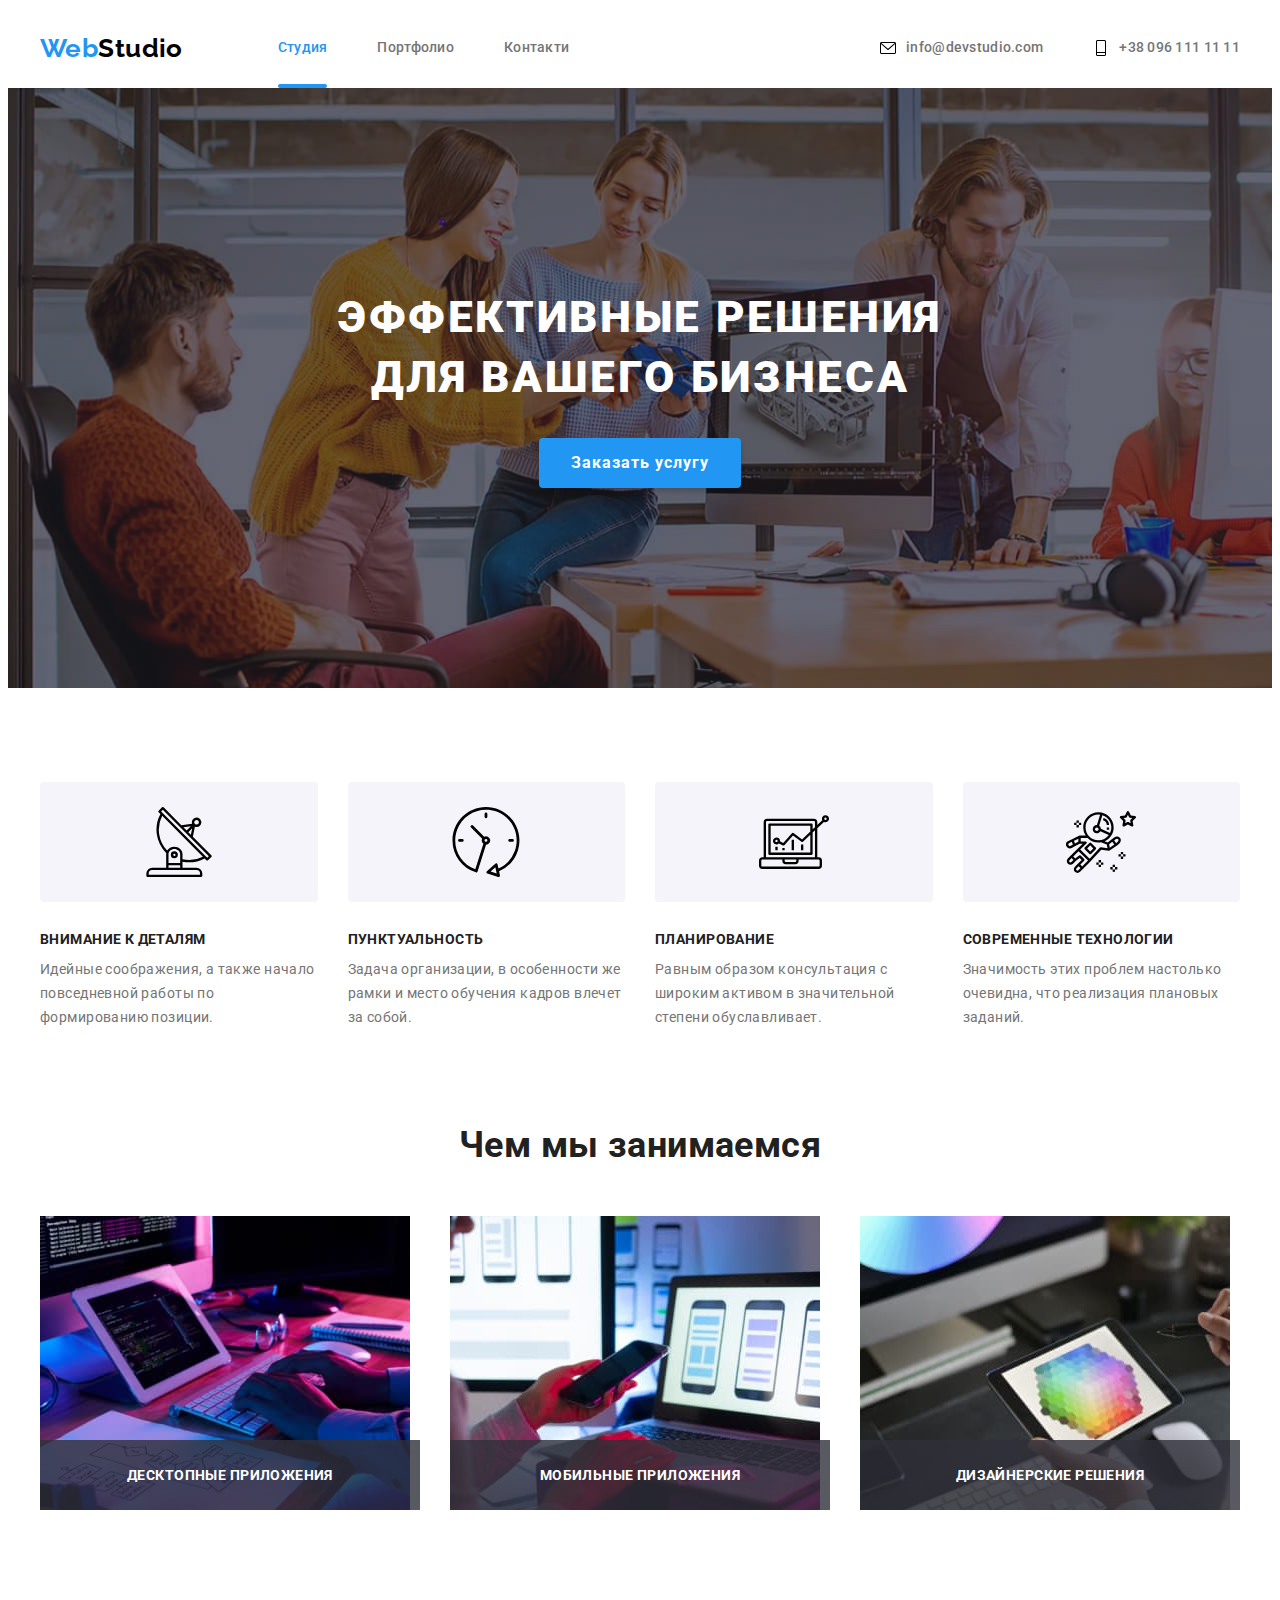
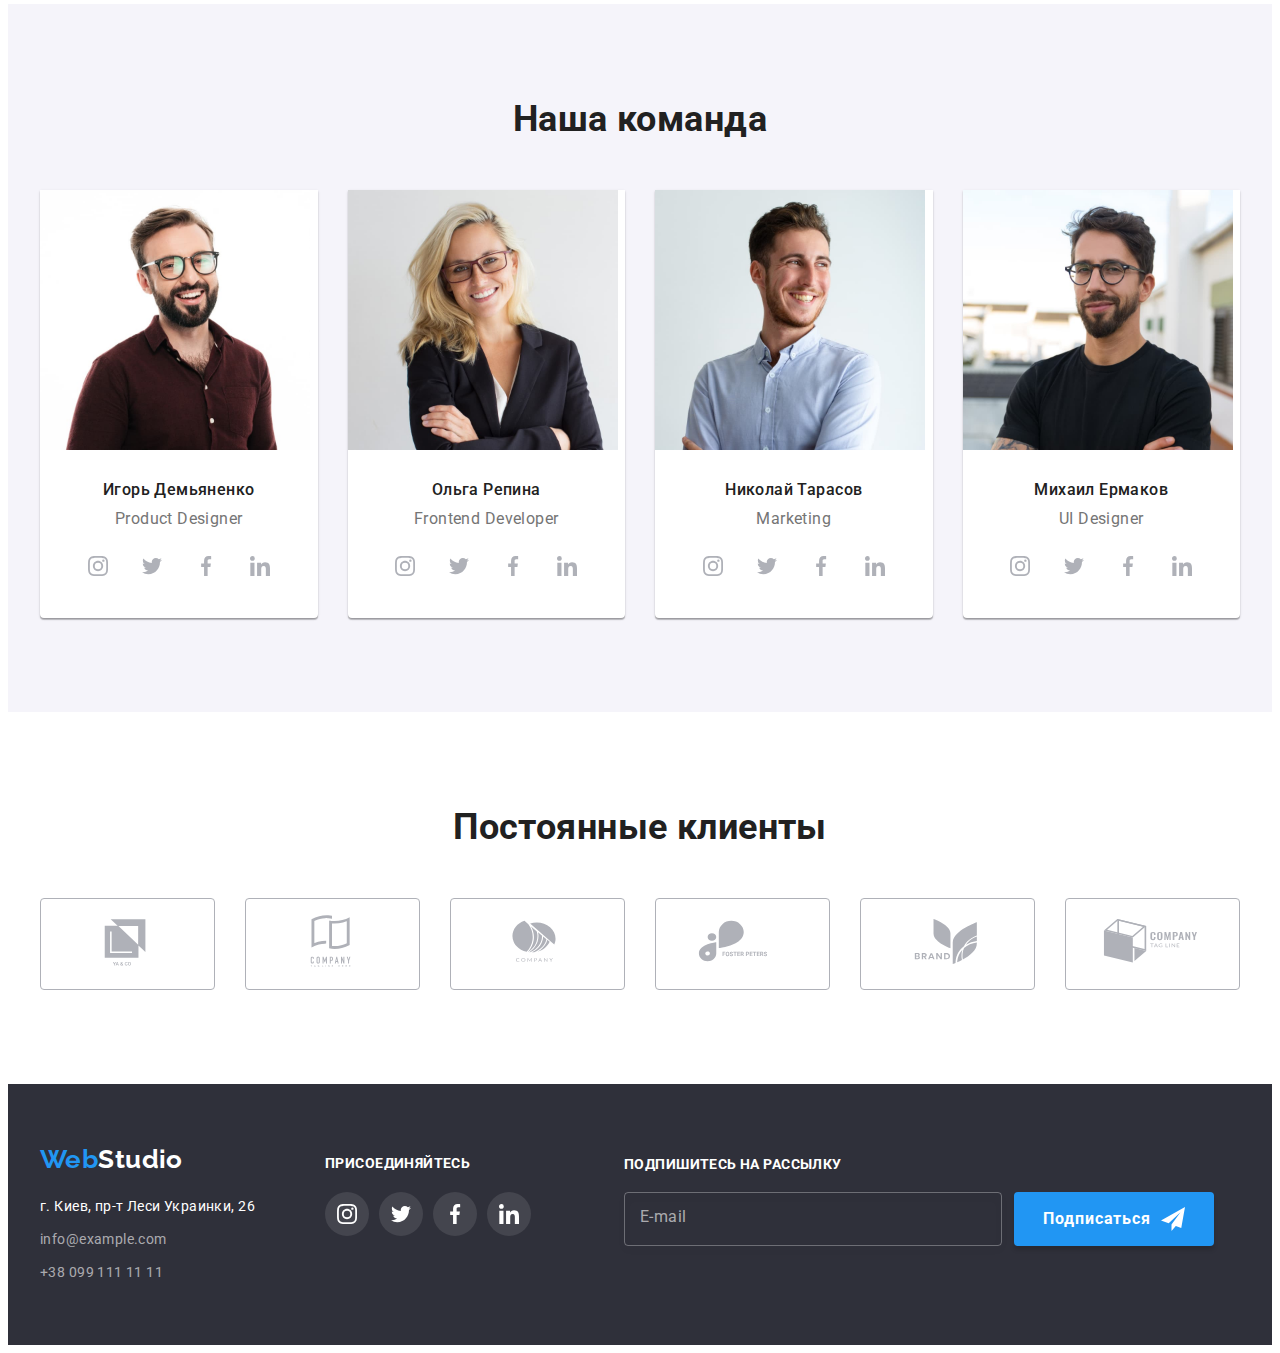
==== index.html @ a78d9d76 "Initial commit" ====
<!DOCTYPE html>
<html lang="ru">
  <head>
    <meta charset="UTF-8" />
    <meta http-equiv="X-UA-Compatible" content="IE=edge" />
    <meta name="viewport" content="width=device-width, initial-scale=1.0" />
    <link rel="preconnect" href="https://fonts.googleapis.com" />
    <link rel="preconnect" href="https://fonts.gstatic.com" crossorigin />
    <link
      href="https://fonts.googleapis.com/css2?family=Raleway:wght@700&family=Roboto:wght@400;500;700;900&display=swap"
      rel="stylesheet"
    />
    <link
      rel="stylesheet"
      href="https://cdnjs.cloudflare.com/ajax/libs/modern-normalize/1.1.0/modern-normalize.min.css"
      integrity="sha512-wpPYUAdjBVSE4KJnH1VR1HeZfpl1ub8YT/NKx4PuQ5NmX2tKuGu6U/JRp5y+Y8XG2tV+wKQpNHVUX03MfMFn9Q=="
      crossorigin="anonymous"
      referrerpolicy="no-referrer"
    />
    <!-- <link rel="stylesheet" href="./css/style.css" /> -->
    <link rel="stylesheet" href="./css/main.min.css" />
    <title>WebStudio</title>
  </head>
  <body>
    <header class="header">
      <div class="container">
        <nav class="menu">
          <a href="./index.html" class="logo"><span class="logo__color">Web</span>Studio</a>
          <ul class="nav__list">
            <li class="nav__item">
              <a href="/" class="nav__link nav__link-current">Студия</a>
            </li>
            <li class="nav__item">
              <a href="./portfolio.html" class="nav__link">Портфолио</a>
            </li>
            <li class="nav__item">
              <a href="/" class="nav__link">Контакти</a>
            </li>
          </ul>
        </nav>
        <ul class="contacts__list">
          <li class="contacts__item">
            <a href="mailto:info@devstudio.com" class="contacts__link">
              <svg class="contacts__icon" width="16" height="16">
                <use href="./images/icons.svg#mail"></use>
              </svg>
              info@devstudio.com
            </a>
          </li>
          <li class="contacts__item">
            <a href="tel:+380961111111" class="contacts__link">
              <svg class="contacts__icon" width="16" height="16">
                <use href="./images/icons.svg#phone"></use>
              </svg>
              +38 096 111 11 11
            </a>
          </li>
        </ul>
      </div>
    </header>
    <main>
      <section class="section solutions">
        <div class="container">
          <h1 class="solutions__title">Эффективные решения для вашего бизнеса</h1>
          <button type="button" class="btn solutions__btn" data-modal-open>Заказать услугу</button>
        </div>
      </section>
      <section class="section peculiarities">
        <div class="container">
          <h2 class="peculiarities__title peculiarities__title-visually-hidden">
            особености и преимущества
          </h2>
          <ul class="peculiarities__list">
            <li class="peculiarities__item">
              <div class="peculiarities__box">
                <svg class="peculiarities__icon">
                  <use href="./images/icons.svg#antenna"></use>
                </svg>
              </div>
              <h3 class="peculiarities__subtitle">Внимание к деталям</h3>
              <p class="peculiarities__text">
                Идейные соображения, а также начало повседневной работы по формированию позиции.
              </p>
            </li>
            <li class="peculiarities__item">
              <div class="peculiarities__box">
                <svg class="peculiarities__icon">
                  <use href="./images/icons.svg#clock"></use>
                </svg>
              </div>
              <h3 class="peculiarities__subtitle">Пунктуальность</h3>
              <p class="peculiarities__text">
                Задача организации, в особенности же рамки и место обучения кадров влечет за собой.
              </p>
            </li>
            <li class="peculiarities__item">
              <div class="peculiarities__box">
                <svg class="peculiarities__icon">
                  <use href="./images/icons.svg#diagram"></use>
                </svg>
              </div>
              <h3 class="peculiarities__subtitle">Планирование</h3>
              <p class="peculiarities__text">
                Равным образом консультация с широким активом в значительной степени обуславливает.
              </p>
            </li>
            <li class="peculiarities__item">
              <div class="peculiarities__box">
                <svg class="peculiarities__icon">
                  <use href="./images/icons.svg#astronaut"></use>
                </svg>
              </div>
              <h3 class="peculiarities__subtitle">Современные технологии</h3>
              <p class="peculiarities__text">
                Значимость этих проблем настолько очевидна, что реализация плановых заданий.
              </p>
            </li>
          </ul>
        </div>
      </section>
      <section class="section works">
        <div class="container">
          <h2 class="works__title">Чем мы занимаемся</h2>
          <ul class="works__list">
            <li class="works__item">
              <div class="works__thumb">
                <img src="./images/work1.jpg" class="works__img" alt="work_1" width="370" />
                <h3 class="works__descr">Десктопные приложения</h3>
              </div>
            </li>
            <li class="works__item">
              <div class="works__thumb">
                <img src="./images/work2.jpg" class="works__img" alt="work_2" width="370" />
                <h3 class="works__descr">Мобильные приложения</h3>
              </div>
            </li>
            <li class="works__item">
              <div class="works__thumb">
                <img src="./images/work3.jpg" class="works__img" alt="work_3" width="370" />
                <h3 class="works__descr">Дизайнерские решения</h3>
              </div>
            </li>
          </ul>
        </div>
      </section>
      <section class="section team">
        <div class="container">
          <h2 class="team__title">Наша команда</h2>
          <ul class="team__list">
            <li class="team__item">
              <img
                src="./images/team_member_1.jpg"
                alt="photo_of_member_1"
                width="270"
                class="team__photo"
              />
              <div class="team__footer">
                <h3 class="team__name">Игорь Демьяненко</h3>
                <p class="team__profession">Product Designer</p>
                <div class="team-social">
                  <ul class="social__list">
                    <li class="social__item">
                      <a
                        href="#"
                        class="social__link"
                        target="_blank"
                        rel="noopener nofollow noreferrer"
                      >
                        <svg class="social__icon" width="20" height="20">
                          <use href="./images/icons.svg#instagram"></use>
                        </svg>
                      </a>
                    </li>
                    <li class="social__item">
                      <a
                        href="#"
                        class="social__link"
                        target="_blank"
                        rel="noopener nofollow noreferrer"
                      >
                        <svg class="social__icon" width="20" height="20">
                          <use href="./images/icons.svg#twitter"></use>
                        </svg>
                      </a>
                    </li>
                    <li class="social__item">
                      <a
                        href="#"
                        class="social__link"
                        target="_blank"
                        rel="noopener nofollow noreferrer"
                      >
                        <svg class="social__icon" width="20" height="20">
                          <use href="./images/icons.svg#facebook"></use>
                        </svg>
                      </a>
                    </li>
                    <li class="social__item">
                      <a
                        href="#"
                        class="social__link"
                        target="_blank"
                        rel="noopener nofollow noreferrer"
                      >
                        <svg class="social__icon" width="20" height="20">
                          <use href="./images/icons.svg#linkedin"></use>
                        </svg>
                      </a>
                    </li>
                  </ul>
                </div>
              </div>
            </li>
            <li class="team__item">
              <img
                src="./images/team_member_2.jpg"
                alt="photo_of_member_2"
                width="270"
                class="team__photo"
              />
              <div class="team__footer">
                <h3 class="team__name">Ольга Репина</h3>
                <p class="team__profession">Frontend Developer</p>
                <div class="team-social">
                  <ul class="social__list">
                    <li class="social__item">
                      <a
                        href="#"
                        class="social__link"
                        target="_blank"
                        rel="noopener nofollow noreferrer"
                      >
                        <svg class="social__icon" width="20" height="20">
                          <use href="./images/icons.svg#instagram"></use>
                        </svg>
                      </a>
                    </li>
                    <li class="social__item">
                      <a
                        href="#"
                        class="social__link"
                        target="_blank"
                        rel="noopener nofollow noreferrer"
                      >
                        <svg class="social__icon" width="20" height="20">
                          <use href="./images/icons.svg#twitter"></use>
                        </svg>
                      </a>
                    </li>
                    <li class="social__item">
                      <a
                        href="#"
                        class="social__link"
                        target="_blank"
                        rel="noopener nofollow noreferrer"
                      >
                        <svg class="social__icon" width="20" height="20">
                          <use href="./images/icons.svg#facebook"></use>
                        </svg>
                      </a>
                    </li>
                    <li class="social__item">
                      <a
                        href="#"
                        class="social__link"
                        target="_blank"
                        rel="noopener nofollow noreferrer"
                      >
                        <svg class="social__icon" width="20" height="20">
                          <use href="./images/icons.svg#linkedin"></use>
                        </svg>
                      </a>
                    </li>
                  </ul>
                </div>
              </div>
            </li>
            <li class="team__item">
              <img
                src="./images/team_member_3.jpg"
                alt="photo_of_member_3"
                width="270"
                class="team__photo"
              />
              <div class="team__footer">
                <h3 class="team__name">Николай Тарасов</h3>
                <p class="team__profession">Marketing</p>
                <div class="team-social">
                  <ul class="social__list">
                    <li class="social__item">
                      <a
                        href="#"
                        class="social__link"
                        target="_blank"
                        rel="noopener nofollow noreferrer"
                      >
                        <svg class="social__icon" width="20" height="20">
                          <use href="./images/icons.svg#instagram"></use>
                        </svg>
                      </a>
                    </li>
                    <li class="social__item">
                      <a
                        href="#"
                        class="social__link"
                        target="_blank"
                        rel="noopener nofollow noreferrer"
                      >
                        <svg class="social__icon" width="20" height="20">
                          <use href="./images/icons.svg#twitter"></use>
                        </svg>
                      </a>
                    </li>
                    <li class="social__item">
                      <a
                        href="#"
                        class="social__link"
                        target="_blank"
                        rel="noopener nofollow noreferrer"
                      >
                        <svg class="social__icon" width="20" height="20">
                          <use href="./images/icons.svg#facebook"></use>
                        </svg>
                      </a>
                    </li>
                    <li class="social__item">
                      <a
                        href="#"
                        class="social__link"
                        target="_blank"
                        rel="noopener nofollow noreferrer"
                      >
                        <svg class="social__icon" width="20" height="20">
                          <use href="./images/icons.svg#linkedin"></use>
                        </svg>
                      </a>
                    </li>
                  </ul>
                </div>
              </div>
            </li>
            <li class="team__item">
              <img
                src="./images/team_member_4.jpg"
                alt="photo_of_member_4"
                width="270"
                class="team__photo"
              />
              <div class="team__footer">
                <h3 class="team__name">Михаил Ермаков</h3>
                <p class="team__profession">UI Designer</p>
                <div class="team__social">
                  <ul class="social__list">
                    <li class="social__item">
                      <a
                        href="#"
                        class="social__link"
                        target="_blank"
                        rel="noopener nofollow noreferrer"
                      >
                        <svg class="social__icon" width="20" height="20">
                          <use href="./images/icons.svg#instagram"></use>
                        </svg>
                      </a>
                    </li>
                    <li class="social__item">
                      <a
                        href="#"
                        class="social__link"
                        target="_blank"
                        rel="noopener nofollow noreferrer"
                      >
                        <svg class="social__icon" width="20" height="20">
                          <use href="./images/icons.svg#twitter"></use>
                        </svg>
                      </a>
                    </li>
                    <li class="social__item">
                      <a
                        href="#"
                        class="social__link"
                        target="_blank"
                        rel="noopener nofollow noreferrer"
                      >
                        <svg class="social__icon" width="20" height="20">
                          <use href="./images/icons.svg#facebook"></use>
                        </svg>
                      </a>
                    </li>
                    <li class="social__item">
                      <a
                        href="#"
                        class="social__link"
                        target="_blank"
                        rel="noopener nofollow noreferrer"
                      >
                        <svg class="social__icon" width="20" height="20">
                          <use href="./images/icons.svg#linkedin"></use>
                        </svg>
                      </a>
                    </li>
                  </ul>
                </div>
              </div>
            </li>
          </ul>
        </div>
      </section>
      <section class="section customers">
        <div class="container">
          <h2 class="customers__title">Постоянные клиенты</h2>
          <ul class="customers__list">
            <li class="customers__item">
              <a
                href="#"
                class="customers__link"
                target="_blank"
                rel="noopener nofollow noreferrer"
              >
                <svg class="customers__icon">
                  <use href="./images/icons.svg#customer-1"></use>
                </svg>
              </a>
            </li>
            <li class="customers__item">
              <a
                href="#"
                class="customers__link"
                target="_blank"
                rel="noopener nofollow noreferrer"
              >
                <svg class="customers__icon">
                  <use href="./images/icons.svg#customer-2"></use>
                </svg>
              </a>
            </li>
            <li class="customers__item">
              <a
                href="#"
                class="customers__link"
                target="_blank"
                rel="noopener nofollow noreferrer"
              >
                <svg class="customers__icon">
                  <use href="./images/icons.svg#customer-3"></use>
                </svg>
              </a>
            </li>
            <li class="customers__item">
              <a
                href="#"
                class="customers__link"
                target="_blank"
                rel="noopener nofollow noreferrer"
              >
                <svg class="customers__icon">
                  <use href="./images/icons.svg#customer-4"></use>
                </svg>
              </a>
            </li>
            <li class="customers__item">
              <a href="" class="customers__link" target="_blank" rel="noopener nofollow noreferrer">
                <svg class="customers__icon">
                  <use href="./images/icons.svg#customer-5"></use>
                </svg>
              </a>
            </li>
            <li class="customers__item">
              <a
                href="#"
                class="customers__link"
                target="_blank"
                rel="noopener nofollow noreferrer"
              >
                <svg class="customers__icon">
                  <use href="./images/icons.svg#customer-6"></use>
                </svg>
              </a>
            </li>
          </ul>
        </div>
      </section>
    </main>
    <footer class="footer">
      <div class="container">
        <div class="footer-address">
          <a href="./index.html" class="logo"><span class="logo__color">Web</span>Studio</a>
          <address>
            <ul class="footer-contacts__list">
              <li class="footer-contacts__item">
                <a
                  href="https://goo.gl/maps/piqngm7oDQpEDh6u6"
                  target="_blank"
                  rel="noopener nofollow noreferrer"
                  class="footer-contacts__link footer-contacts__link-address"
                >
                  г. Киев, пр-т Леси Украинки, 26</a
                >
              </li>
              <li class="footer-contacts__item">
                <a href="mailto:info@example.com" class="footer-contacts__link footer-mail link"
                  >info@example.com</a
                >
              </li>
              <li class="footer-contacts__item">
                <a href="tel:+380991111111" class="footer-contacts__link footer-phone link"
                  >+38 099 111 11 11</a
                >
              </li>
            </ul>
          </address>
        </div>
        <div class="footer-social">
          <h3 class="footer-social__title">Присоединяйтесь</h3>
          <ul class="footer-social__list">
            <li class="footer-social__item">
              <a
                href="#"
                class="footer-social__link"
                target="_blank"
                rel="noopener nofollow noreferrer"
              >
                <svg class="footer-social__icon" width="20" height="20">
                  <use href="./images/icons.svg#instagram"></use>
                </svg>
              </a>
            </li>
            <li class="footer-social__item">
              <a
                href="#"
                class="footer-social__link"
                target="_blank"
                rel="noopener nofollow noreferrer"
              >
                <svg class="footer-social__icon" width="20" height="20">
                  <use href="./images/icons.svg#twitter"></use>
                </svg>
              </a>
            </li>
            <li class="footer-social__item">
              <a
                href="#"
                class="footer-social__link"
                target="_blank"
                rel="noopener nofollow noreferrer"
              >
                <svg class="footer-social__icon" width="20" height="20">
                  <use href="./images/icons.svg#facebook"></use>
                </svg>
              </a>
            </li>
            <li class="footer-social__item">
              <a
                href="#"
                class="footer-social__link"
                target="_blank"
                rel="noopener nofollow noreferrer"
              >
                <svg class="footer-social__icon" width="20" height="20">
                  <use href="./images/icons.svg#linkedin"></use>
                </svg>
              </a>
            </li>
          </ul>
        </div>
        <div class="footer-subscribe">
          <h3 class="footer-subscribe__title">Подпишитесь на рассылку</h3>
          <form class="subscribe-form">
            <div class="subscribe-box">
              <input
                type="email"
                class="subscribe__input"
                placeholder=" "
                name="email"
                id="email"
                autocomplete="off"
              />
              <label for="email" class="subscribe__label">E-mail</label>
              <button class="subscribe__button" type="submit">
                <span class="subscribe__text">Подписаться</span>
                <svg class="subscribe__icon" width="24" height="24">
                  <use href="./images/icons.svg#telegram"></use>
                </svg>
              </button>
            </div>
          </form>
        </div>
      </div>
    </footer>
    <div class="backdrop is-hidden" data-modal>
      <div class="modal" data-modal>
        <svg class="modal__btn-close" width="30" height="30" data-modal-close>
          <use href="./images/icons.svg#close-small"></use>
        </svg>
        <form class="modal-form">
          <p class="form__title">Оставьте свои данные, мы вам перезвоним</p>
          <ul class="modal-form__list">
            <li class="modal-form__item">
              <label class="modal-form__label">
                <span class="modal-label__text">Имя</span>
                <span class="modal-form__item-box">
                  <input type="text" name="name" class="modal-form__input" />
                  <svg class="modal-form__icon" width="18" height="18">
                    <use href="./images/icons.svg#person"></use>
                  </svg>
                </span>
              </label>
            </li>
            <li class="modal-form__item">
              <label class="modal-form__label">
                <span class="modal-label__text">Телефон</span>
                <span class="modal-form__item-box">
                  <input type="tel" name="tel" class="modal-form__input" />
                  <svg class="modal-form__icon" width="18" height="18">
                    <use href="./images/icons.svg#phone-black"></use>
                  </svg>
                </span>
              </label>
            </li>
            <li class="modal-form__item">
              <label class="modal-form__label">
                <span class="modal-label__text">Почта</span>
                <span class="modal-form__item-box">
                  <input type="email" name="email" class="modal-form__input" />
                  <svg class="modal-form__icon" width="18" height="18">
                    <use href="./images/icons.svg#mail-black"></use>
                  </svg>
                </span>
              </label>
            </li>
            <li class="modal-form__item">
              <label class="modal-form__label">
                <span class="modal-label__text">Комментарий</span>
                <textarea
                  class="modal-form__textarea"
                  name="coment"
                  placeholder="Введите текст"
                  rows="10"
                  style="resize: none"
                ></textarea>
              </label>
            </li>
            <li>
              <label class="label-checkbox">
                <input
                  class="label-checkbox__item label-checkbox__item-visually-hidden"
                  type="checkbox"
                />
                <span class="label-checkbox__icon"></span>
                <span>Соглашаюсь с рассылкой и принимаю</span>
                <a href="#" class="label-checkbox__link" target="_blank">Условия договора</a>
              </label>
            </li>
          </ul>
          <button type="submit" class="modal-form__btn-submit">Отправить</button>
        </form>
      </div>
    </div>
    <script src="./js/modal.js"></script>
  </body>
</html>
---- css/style.css ----
:root {
  --primary-text-color: #212121;
  --secondary-text-color: #757575;
  --background-main-color: #fff;
  --accent-color: #2196f3;
  --white-color: #fff;
}

body {
  font-family: 'Roboto', sans-serif;
  font-size: 14px;
  line-height: 1.14;
  letter-spacing: 0.03em;
  color: var(--primary-text-color);
  background-color: var(--background-main-color);
}
.container {
  width: 1200px;
  padding: 0 15px;
  margin: 0 auto;
}
h1,
h2,
h3,
p,
ul {
  margin: 0;
  padding: 0;
}
img {
  display: block;
}
.link {
  text-decoration: none;
}
.list {
  list-style: none;
}
.btn {
  font-family: 'Roboto', sans-serif;
  font-weight: 700;
  font-size: 16px;
  line-height: 1.88;
  letter-spacing: 0.06em;

  color: var(--white-color);
  background-color: var(--accent-color);

  cursor: pointer;

  box-shadow: 0px 4px 4px rgba(0, 0, 0, 0.15);
  border-radius: 4px;
  border: none;
}
/**************** Header ***************/
.header > .container {
  display: flex;
}

.logo {
  font-family: 'Raleway', sans-serif;
  font-weight: 700;
  font-size: 26px;
  line-height: 1.19;
  color: #000000;
}

.logo span {
  color: var(--accent-color);
}

.menu,
.nav-menu,
.contacts {
  display: flex;
  align-items: center;
}

.contacts {
  margin-left: auto;
}

.nav-menu-item,
.contacts-item {
  list-style: none;
}

.nav-menu-item:not(:first-child),
.contacts-item:not(:first-child) {
  margin-left: 50px;
}

.nav-menu {
  margin-left: 95px;
}

.nav-menu-link {
  font-weight: 500;
  letter-spacing: 0.02em;
  color: inherit;

  display: inline-block;
  padding: 32px 0;
}

.nav-menu .link:hover,
.nav-menu .link:focus,
.contacts .link:hover,
.contacts .link:focus {
  color: var(--accent-color);
  transition: 250ms cubic-bezier(0.4, 0, 0.2, 1);
}
.nav-menu-link.current {
  position: relative;
}
.nav-menu-link.current::after {
  content: '';
  display: block;
  width: 100%;
  height: 4px;
  position: absolute;
  left: 0;
  bottom: 0;
  border-radius: 2px;
  background-color: var(--accent-color);
}

.contacts-link {
  font-weight: 500;
  letter-spacing: 0.02em;
  color: var(--secondary-text-color);

  display: inline-flex;
  padding: 32px 0;
}

.icon-contacts {
  width: 16px;
  height: 16px;
  margin-right: 10px;
}
.contacts .link:hover .icon-contacts,
.contacts .link:focus .icon-contacts {
  fill: var(--accent-color);
  transition: 250ms cubic-bezier(0.4, 0, 0.2, 1);
}

.nav-menu .current {
  color: var(--accent-color);
}
/*********************** Main-Studio ********************** */
.section {
  padding-top: 94px;
  padding-bottom: 94px;
}
/* **** Effective-solutions **** */
.effective-solutions {
  background: linear-gradient(to bottom, rgba(47, 48, 58, 0.4), rgba(47, 48, 58, 0.4)),
    url(../images/effective-solutions.jpg);
  background-repeat: no-repeat;
  background-size: cover;
  max-width: 1600px;

  text-align: center;

  margin: 0 auto;
  padding-top: 200px;
  padding-bottom: 200px;
}

.effective-solutions-title {
  font-weight: 900;
  font-size: 44px;
  line-height: 1.36;

  letter-spacing: 0.06em;
  text-transform: uppercase;

  color: var(--white-color);

  width: 693px;

  margin-bottom: 30px;
  margin-left: auto;
  margin-right: auto;
}

.effective-solutions-btn {
  padding: 10px 32px;
}

/********** our-peculiarities *********/

.visually-hidden {
  position: absolute;
  width: 1px;
  height: 1px;
  margin: -1px;
  border: 0;
  padding: 0;

  white-space: nowrap;
  clip-path: inset(100%);
  clip: rect(0 0 0 0);
  overflow: hidden;
}

.our-peculiarities-item {
  display: flex;
}

.peculiariti {
  list-style: none;
  width: calc((100% - 90px) / 4);
}
.peculiariti:not(:first-child) {
  margin-left: 30px;
}

.peculiariti-box {
  display: flex;
  height: 120px;
  justify-content: center;
  align-items: center;

  background-color: #f5f4fa;

  border-radius: 4px;

  margin-bottom: 30px;
}

.icon-peculiariti {
  width: 70px;
  height: 70px;
}

.peculiariti-title {
  font-size: 14px;
  text-transform: uppercase;

  margin-bottom: 10px;
}

.peculiariti-text {
  line-height: 1.71;
  color: var(--secondary-text-color);
}

/* ******** our-works ******** */
.our-works {
  padding-top: 0;
}

.section-title {
  font-size: 36px;
  line-height: 1.17;
  text-align: center;

  margin-bottom: 50px;
}

.our-works-example {
  list-style: none;
  display: flex;
}

.our-works-example-item {
  width: calc((100% - 60px) / 3);
  margin-right: 30px;
}

.our-works-example-item:nth-child(3n) {
  margin-right: 0;
}
.our-works-thumb {
  position: relative;
}

.our-works-descr {
  font-size: 14px;
  line-height: calc(16 / 14);
  text-align: center;
  text-transform: uppercase;
  padding-top: 27px;
  padding-bottom: 27px;
  color: var(--white-color);
  background-color: rgba(47, 48, 58, 0.8);
  position: absolute;
  width: 100%;
  left: 0;
  bottom: 0;
}

/* ********* our-team ******** */
.team-memders {
  display: flex;
}

.our-team {
  background-color: #f5f4fa;
}

.team-memders-item {
  text-align: center;

  background-color: var(--background-main-color);

  width: calc((100% - 90px) / 4);

  box-shadow: 0px 1px 3px rgba(0, 0, 0, 0.12), 0px 1px 1px rgba(0, 0, 0, 0.14),
    0px 2px 1px rgba(0, 0, 0, 0.2);
  border-radius: 0px 0px 4px 4px;
}

.team-memders-item:not(:first-child) {
  margin-left: 30px;
}

.team-members-item-footer {
  padding: 30px 0;
}

.team-member-name {
  font-weight: 500;
  font-size: 16px;
  line-height: 1.19;

  margin-bottom: 10px;
}

.team-member-profession {
  font-size: 16px;
  line-height: 1.19;
  color: var(--secondary-text-color);

  margin-bottom: 16px;
}

.team-member-social-list {
  display: flex;
  justify-content: center;

  list-style: none;
}

.social-network {
  width: 44px;
  height: 44px;

  border-radius: 50%;
}

.social-network:not(:first-child) {
  margin-left: 10px;
}
.social-network-link {
  display: inline-flex;
  padding: 12px;
  border-radius: inherit;
}

.icon-social-network {
  width: 20px;
  height: 20px;
  fill: #afb1b8;
}

.social-network:hover,
.social-network:focus {
  background-color: var(--accent-color);
  transition: 250ms cubic-bezier(0.4, 0, 0.2, 1);
}
.social-network:hover .icon-social-network,
.social-network:focus .icon-social-network {
  fill: var(--white-color);
  transition: 250ms cubic-bezier(0.4, 0, 0.2, 1);
}

/*************** regular-customers *******************/
.our-customers {
  display: flex;
  list-style: none;
}
.customer {
  border: 1px solid #afb1b8;
  border-radius: 4px;

  width: calc((100% - 150px) / 6);
  height: 92px;
}
.customer > .link {
  display: block;
  padding: 13px 32px;
}

.customer:hover,
.customer:focus {
  border-color: var(--accent-color);
}
.icon-customer {
  width: 106px;
  height: 60px;
  fill: #afb1b8;
}
.customer:hover .icon-customer,
.icon-customer:focus .icon-customer {
  fill: var(--accent-color);
}

.customer:not(:first-child) {
  margin-left: 30px;
}
/* *****************The end Main-studio ************ */

/* ***************** Main portfolio ******************** */
.portfolio-header {
  border-bottom: 1px solid #ececec;
}

.filter-buttons {
  list-style: none;
  display: flex;
  justify-content: center;

  margin-bottom: 50px;
}

.filter-buttons-item:not(:first-child) {
  margin-left: 8px;
}

.filter-button {
  font-family: 'Roboto', sans-serif;
  font-weight: 500;
  font-size: 16px;
  line-height: 1.6;

  background: #f5f4fa;
  border-radius: 4px;
  border: none;

  cursor: pointer;

  padding: 6px 22px;
}

.filter-button:hover,
.filter-buttons:focus {
  color: var(--white-color);
  background-color: var(--accent-color);

  box-shadow: 0px 3px 1px rgba(0, 0, 0, 0.1), 0px 1px 2px rgba(0, 0, 0, 0.08),
    0px 2px 2px rgba(0, 0, 0, 0.12);
  transition: 250ms cubic-bezier(0.4, 0, 0.2, 1);
}

.filter-button.active {
  color: var(--white-color);
  background-color: var(--accent-color);

  box-shadow: 0px 3px 1px rgba(0, 0, 0, 0.1), 0px 1px 2px rgba(0, 0, 0, 0.08),
    0px 2px 2px rgba(0, 0, 0, 0.12);
}

.portfolio-examples {
  list-style: none;

  display: flex;
  flex-wrap: wrap;
}

.portfolio-examples-item:not(:nth-child(3n + 1)) {
  margin-left: 30px;
}
.portfolio-examples-item:not(:nth-last-child(-n + 3)) {
  margin-bottom: 30px;
}

.portfolio-emamples-thumb {
  position: relative;
  overflow: hidden;
  pointer-events: none;
}

.portfolio-examples-descr {
  position: absolute;
  left: 0;
  bottom: 0;
  background: rgba(33, 150, 243, 0.9);
  padding: 63px 24px;

  font-size: 18px;
  line-height: calc(28 / 18);
  color: var(--white-color);

  transform: translateY(100%);
  transition: transform 250ms cubic-bezier(0.4, 0, 0.2, 1);
}

.portfolio-examples-item:hover .portfolio-examples-descr,
.portfolio-examples-item:focus .portfolio-examples-descr {
  transform: translateY(0);
  transition: transform 250ms cubic-bezier(0.4, 0, 0.2, 1);
}

.portfolio-example-item-footer {
  padding: 20px 24px;
  border-left: 1px solid #eeeeee;
  border-right: 1px solid #eeeeee;
  border-bottom: 1px solid #eeeeee;
}

.portfolio-examples-title {
  font-size: 18px;
  line-height: 2;
  letter-spacing: 0.06em;

  color: var(--primary-text-color);

  margin-bottom: 4px;
}
.portfolio-examples-text {
  font-size: 16px;
  line-height: 1.88;

  color: var(--secondary-text-color);
}
.portfolio-examples-item:hover,
.portfolio-examples-item:focus {
  box-shadow: 0px 1px 1px rgba(0, 0, 0, 0.12), 0px 4px 4px rgba(0, 0, 0, 0.06),
    1px 4px 6px rgba(0, 0, 0, 0.16);
  transition: 250ms cubic-bezier(0.4, 0, 0.2, 1);
}

/* ***************** The end Main-portfolio ************ */

/* ********************** Footer ******************** */
.footer {
  color: var(--white-color);
  background-color: #2f303a;

  padding-top: 60px;
  padding-bottom: 60px;
}
.footer-content {
  display: flex;
}

.footer .logo,
.footer .link {
  color: inherit;
}

.footer .logo {
  display: inline-block;
  margin-bottom: 20px;
}

.footer-contacts-item {
  font-style: normal;
  font-weight: 400;
  font-size: 14px;
  line-height: 1.71;
  list-style: none;

  margin-bottom: 9px;
}
.footer-contacts-item:last-child {
  margin-bottom: 0;
}

.footer-contacts-item .footer-mail,
.footer-contacts-item .footer-phone {
  color: rgba(255, 255, 255, 0.6);
}

.footer-contacts-item .footer-mail:hover,
.footer-contacts-item .footer-mail:focus,
.footer-contacts-item .footer-phone:hover,
.footer-contacts-item .footer-phone:focus {
  color: var(--accent-color);
  transition: 250ms cubic-bezier(0.4, 0, 0.2, 1);
}

.footer-social {
  margin-left: 70px;
}

.footer-social-title {
  font-size: 14px;
  line-height: 1.14;
  letter-spacing: 0.03em;
  text-transform: uppercase;

  margin-bottom: 20px;

  padding-top: 12px;
}

.footer-social-list {
  display: flex;
  list-style: none;
}

.footer-social-network {
  width: 44px;
  height: 44px;

  border-radius: 50%;

  background-color: rgba(255, 255, 255, 0.1);
}

.footer-social-network:hover,
.footer-social-network:focus {
  background-color: var(--accent-color);
  transition: 250ms cubic-bezier(0.4, 0, 0.2, 1);
}

.footer-social-network:not(:first-child) {
  margin-left: 10px;
}

.footer-social-link {
  display: inline-flex;
  padding: 12px;
  border-radius: inherit;
}
.icon-footer-social-newtork {
  width: 20px;
  height: 20px;
  fill: var(--white-color);
}

.footer-subscribe-title {
  margin-bottom: 20px;
  font-size: 14px;
  line-height: calc(16 / 14);
  text-transform: uppercase;
}
.subscribe-box {
  display: flex;
  position: relative;
}

.subscribe-label {
  position: absolute;
  top: 15px;
  left: 16px;
  font-size: 16px;
  line-height: 1.25;

  color: rgba(255, 255, 255, 0.6);

  transition: transform 250ms cubic-bezier(0.4, 0, 0.2, 1);
}

.subscribe-form-input {
  border: 1px solid rgba(255, 255, 255, 0.3);
  filter: drop-shadow(0px 4px 4px rgba(0, 0, 0, 0.15));
  border-radius: 4px;

  background-color: transparent;
  width: 358px;
  height: 50px;
  padding-left: 16px;
  color: rgba(255, 255, 255, 0.6);
  outline: none;
}
.subscribe-form-input:focus + .subscribe-label,
.subscribe-form-input:not(:placeholder-shown) + .subscribe-label {
  transform: translate(-16px, -35px);
  transition: transform 250ms cubic-bezier(0.4, 0, 0.2, 1);
}
.subscribe-form-button {
  display: flex;
  justify-content: center;
  align-items: center;

  width: 200px;
  margin-left: 12px;
}
.subscribe-form-icon {
  margin-left: 10px;
  fill: currentColor;
}

/* ------------- Modal ----------- */
.backdrop {
  position: fixed;
  top: 0;
  left: 0;
  width: 100%;
  height: 100%;

  background-color: rgba(0, 0, 0, 0.2);

  transition: 500ms cubic-bezier(0.4, 0, 0.2, 1);
}

.backdrop.is-hidden {
  opacity: 0;
  pointer-events: none;
  visibility: hidden;

  transition: 500ms cubic-bezier(0.4, 0, 0.2, 1);
}
.backdrop.is-hidden .modal {
  transform: translate(-50%, -50%) scale(1.2);
  transition: transform 500ms cubic-bezier(0.4, 0, 0.2, 1);
}
.modal {
  position: absolute;
  top: 50%;
  left: 50%;
  transform: translate(-50%, -50%) scale(1);
  width: 528px;

  background: var(--background-main-color);
  box-shadow: 0px 1px 3px rgba(0, 0, 0, 0.12), 0px 1px 1px rgba(0, 0, 0, 0.14),
    0px 2px 1px rgba(0, 0, 0, 0.2);

  border-radius: 4px;

  transition: transform 500ms cubic-bezier(0.4, 0, 0.2, 1);
  padding: 40px;
}

.close-btn {
  position: absolute;
  right: 8px;
  top: 8px;

  padding: 6px;

  border: 1px solid rgba(0, 0, 0, 0.1);
  border-radius: 50%;
  cursor: pointer;
}
.close-btn:hover,
.close-btn:focus {
  border-color: var(--accent-color);
  fill: var(--accent-color);
  transition: 250ms cubic-bezier(0.4, 0, 0.2, 1);
}
.form-title {
  font-weight: 700;
  font-size: 20px;
  line-height: 23px;
  text-align: center;
  letter-spacing: 0.03em;

  color: #212121;
  margin-bottom: 12px;
}
.form-list {
  display: flex;
  flex-direction: column;
  row-gap: 10px;
}

.form-label {
  font-weight: 400;
  font-size: 12px;
  line-height: calc(14 / 12);
  letter-spacing: 0.01em;

  color: var(--secondary-text-color);
}
.label-text {
  display: block;
  margin-bottom: 4px;
}
.form-item-box {
  position: relative;
}
.form-input {
  outline: none;
  width: 100%;

  color: var(--secondary-text-color);

  border: 1px solid rgba(33, 33, 33, 0.2);
  border-radius: 4px;
  padding-left: 35px;
}

.form-input:focus {
  border-color: var(--accent-color);
}
.form-input:focus + .input-icon {
  fill: var(--accent-color);
}

.form-item-box input {
  height: 40px;
}
.input-icon {
  position: absolute;
  top: 11px;
  left: 12px;
}
.form-textarea {
  padding: 12px 16px;
}
.label-checkbox {
  display: flex;
  align-items: center;

  font-size: 14px;
  line-height: 1.71;

  color: var(--secondary-text-color);

  margin-bottom: 30px;
}
.checkbox-icon {
  display: inline-block;
  width: 16px;
  height: 15px;

  border: 2px solid var(--primary-text-color);
  border-radius: 2px;

  margin-right: 8px;
}
.checkbox-item:checked + .checkbox-icon {
  background-color: var(--accent-color);
  background-image: url(../images/check.svg);
  border-color: var(--accent-color);

  /* ------- або з цими стилями------ */
  /* background-repeat: no-repeat; */
  /* background-position: top 2px left 2px; */
  /* /* background-origin: border-box; */
}

.modal-btn {
  display: block;
  padding: 10px 55px;
  margin: 0 auto;
}
.checkbox-link {
  display: inline-block;
  margin-left: 4px;

  color: var(--accent-color);
}
---- css/main.min.css ----
.modal-form__btn-submit,.subscribe__button,.solutions__btn{font-family:"Roboto",sans-serif;font-weight:700;font-size:16px;line-height:1.88;letter-spacing:.06em;color:#fff;background-color:#2196f3;cursor:pointer;box-shadow:0px 4px 4px rgba(0,0,0,.15);border-radius:4px;border:none}.footer .logo,.logo{font-family:"Raleway",sans-serif;font-weight:700;font-size:26px;line-height:1.19;color:#000}.label-checkbox__item-visually-hidden,.peculiarities__title-visually-hidden{position:absolute;width:1px;height:1px;margin:-1px;border:0;padding:0;white-space:nowrap;clip-path:inset(100%);clip:rect(0 0 0 0);overflow:hidden}h1,h2,h3,p,ul{margin:0;padding:0}img{display:block}ul,a{text-decoration:none}ul{list-style:none}body{font-family:"Roboto",sans-serif;font-size:14px;line-height:1.14;letter-spacing:.03em;color:#212121;background-color:#fff}.container{width:1200px;padding:0 15px;margin:0 auto}.section{padding-top:94px;padding-bottom:94px}.header>.container{display:flex}.logo__color{color:#2196f3}.menu,.nav__list,.contacts__list{display:flex;align-items:center}.nav__list,.contacts__list{gap:50px}.nav__list{margin-left:95px}.contacts__list{margin-left:auto}.nav__link,.contacts__link{font-weight:500;letter-spacing:.02em;color:#757575;display:inline-flex;padding:32px 0;transition:color 250ms cubic-bezier(0.4, 0, 0.2, 1)}.nav__link:hover,.nav__link:focus,.contacts__link:hover,.contacts__link:focus{color:#2196f3}.nav__link:hover .contacts__icon,.nav__link:focus .contacts__icon,.contacts__link:hover .contacts__icon,.contacts__link:focus .contacts__icon{fill:currentColor}.nav__link-current{position:relative;color:#2196f3}.nav__link-current::after{content:"";display:block;width:100%;height:4px;position:absolute;left:0;bottom:0;border-radius:2px;background-color:#2196f3}.contacts__icon{margin-right:10px;transition:fill 250ms cubic-bezier(0.4, 0, 0.2, 1)}.solutions{background:linear-gradient(to bottom, rgba(47, 48, 58, 0.4), rgba(47, 48, 58, 0.4)),url(../images/effective-solutions.jpg);background-repeat:no-repeat;background-size:cover;max-width:1600px;text-align:center;margin:0 auto;padding-top:200px;padding-bottom:200px}.solutions__title{font-weight:900;font-size:44px;line-height:1.36;letter-spacing:.06em;text-transform:uppercase;color:#fff;width:693px;margin-bottom:30px;margin-left:auto;margin-right:auto}.solutions__btn{padding:10px 32px}.peculiarities__list{display:flex;gap:30px}.peculiarities__item{width:calc((100% - 90px)/4)}.peculiarities__box{display:flex;height:120px;justify-content:center;align-items:center;background-color:#f5f4fa;border-radius:4px;margin-bottom:30px}.peculiarities__icon{width:70px;height:70px}.peculiarities__subtitle{font-size:14px;text-transform:uppercase;margin-bottom:10px}.peculiarities__text{line-height:1.71;color:#757575}.works{padding-top:0}.works__title{font-size:36px;line-height:1.17;text-align:center;margin-bottom:50px}.works__list{display:flex;gap:30px}.works__item{width:calc((100% - 60px)/3)}.works__thumb{position:relative}.works__descr{font-size:14px;line-height:1.1428571429;text-align:center;text-transform:uppercase;padding-top:27px;padding-bottom:27px;color:#fff;background-color:rgba(47,48,58,.8);position:absolute;width:100%;left:0;bottom:0}.team{background-color:#f5f4fa}.team__title{font-size:36px;line-height:1.17;text-align:center;margin-bottom:50px}.team__list{display:flex;gap:30px}.team__item{text-align:center;background-color:#fff;width:calc((100% - 90px)/4);box-shadow:0px 1px 3px rgba(0,0,0,.12),0px 1px 1px rgba(0,0,0,.14),0px 2px 1px rgba(0,0,0,.2);border-radius:0px 0px 4px 4px}.team__footer{padding:30px 0}.team__name{font-weight:500;font-size:16px;line-height:1.19;margin-bottom:10px}.team__profession{font-size:16px;line-height:1.19;color:#757575;margin-bottom:16px}.social__list{display:flex;justify-content:center;gap:10px}.social__item{display:flex}.social__link{display:inline-flex;justify-content:center;align-items:center;width:44px;height:44px;border-radius:50%;transition:background-color 250ms cubic-bezier(0.4, 0, 0.2, 1)}.social__link:hover,.social__link:focus{background-color:#2196f3}.social__link:hover .social__icon,.social__link:focus .social__icon{fill:#fff}.social__icon{fill:#afb1b8;transition:fill 250ms cubic-bezier(0.4, 0, 0.2, 1)}.customers{display:flex}.customers__title{font-size:36px;line-height:1.17;text-align:center;margin-bottom:50px}.customers__list{display:flex;gap:30px}.customers__item{width:calc((100% - 150px)/6)}.customers__link{display:block;padding:13px 32px;border:1px solid #afb1b8;border-radius:4px;transition:border-color 250ms cubic-bezier(0.4, 0, 0.2, 1)}.customers__link:hover{border-color:#2196f3}.customers__link:hover .customers__icon{fill:#2196f3}.customers__icon{width:106px;height:60px;fill:#afb1b8;transition:fill 250ms cubic-bezier(0.4, 0, 0.2, 1)}.footer{color:#fff;background-color:#2f303a;padding-top:60px;padding-bottom:60px}.footer>.container{display:flex}.footer .logo{display:inline-block;margin-bottom:20px;color:inherit}address{font-style:normal}.footer-contacts__item{font-style:normal;font-weight:400;font-size:14px;line-height:1.71;list-style:none;margin-bottom:9px}.footer-contacts__item:last-child{margin-bottom:0}.footer-contacts__link{color:rgba(255,255,255,.6)}.footer-contacts__link-address{color:inherit}.footer-social{margin-left:70px}.footer-social__title{font-size:14px;line-height:1.14;letter-spacing:.03em;text-transform:uppercase;margin-bottom:20px;padding-top:12px}.footer-social__list{display:flex;gap:10px}.footer-social__link{display:inline-flex;width:44px;height:44px;justify-content:center;align-items:center;border-radius:50%;background-color:rgba(255,255,255,.1);transition:background-color 250ms cubic-bezier(0.4, 0, 0.2, 1)}.footer-social__link:hover,.footer-social__link:focus{background-color:#2196f3}.footer-social__icon{width:20px;height:20px;fill:#fff}.footer-subscribe{margin-left:93px;padding-top:12px}.footer-subscribe__title{margin-bottom:20px;font-size:14px;line-height:1.1428571429;text-transform:uppercase}.subscribe-box{display:flex;position:relative}.subscribe__input{border:1px solid rgba(255,255,255,.3);filter:drop-shadow(0px 4px 4px rgba(0, 0, 0, 0.15));border-radius:4px;background-color:rgba(0,0,0,0);width:358px;height:50px;padding-left:16px;color:rgba(255,255,255,.6);outline:none}.subscribe__input:focus+.subscribe__label,.subscribe__input:not(:placeholder-shown)+.subscribe__label{transform:translate(-16px, -35px)}.subscribe__label{position:absolute;top:15px;left:16px;font-size:16px;line-height:1.25;color:rgba(255,255,255,.6);transition:transform 250ms cubic-bezier(0.4, 0, 0.2, 1)}.subscribe__button{display:flex;justify-content:center;align-items:center;width:200px;margin-left:12px}.subscribe__icon{margin-left:10px;fill:currentColor}.backdrop{position:fixed;top:0;left:0;width:100%;height:100%;background-color:rgba(0,0,0,.2);transition:background-color 250ms cubic-bezier(0.4, 0, 0.2, 1),opacity 250ms cubic-bezier(0.4, 0, 0.2, 1),visibility 250ms cubic-bezier(0.4, 0, 0.2, 1)}.backdrop.is-hidden{opacity:0;pointer-events:none;visibility:hidden}.backdrop.is-hidden .modal{transform:translate(-50%, -50%) scale(1.2)}.modal{position:absolute;top:50%;left:50%;transform:translate(-50%, -50%) scale(1);width:528px;background:#fff;box-shadow:0px 1px 3px rgba(0,0,0,.12),0px 1px 1px rgba(0,0,0,.14),0px 2px 1px rgba(0,0,0,.2);border-radius:4px;padding:40px;transition:transform 250ms cubic-bezier(0.4, 0, 0.2, 1)}.modal__btn-close{position:absolute;right:8px;top:8px;padding:6px;border:1px solid rgba(0,0,0,.1);border-radius:50%;cursor:pointer;transition:border-color 250ms cubic-bezier(0.4, 0, 0.2, 1),fill 250ms cubic-bezier(0.4, 0, 0.2, 1)}.modal__btn-close:hover,.modal__btn-close:focus{border-color:#2196f3;fill:#2196f3}.form__title{font-weight:700;font-size:20px;line-height:23px;text-align:center;letter-spacing:.03em;color:#212121;margin-bottom:12px}.modal-form__list{display:flex;flex-direction:column;row-gap:10px}.modal-form__label{font-weight:400;font-size:12px;line-height:1.1666666667;letter-spacing:.01em;color:#757575}.modal-label__text{display:block;margin-bottom:4px}.modal-form__item-box{display:block;position:relative}.modal-form__input,.modal-form__textarea{outline:none;width:100%;height:40px;color:#757575;border:1px solid rgba(33,33,33,.2);border-radius:4px;padding-left:35px;transition:border-color #2196f3,fill #2196f3}.modal-form__input:focus,.modal-form__input:focus+.modal-form__icon,.modal-form__textarea:focus,.modal-form__textarea:focus+.modal-form__icon{border-color:#2196f3;fill:#2196f3}.modal-form__icon{position:absolute;top:11px;left:12px}.modal-form__textarea{padding:12px 16px;height:120px}.label-checkbox{display:flex;align-items:center;justify-content:center;font-size:14px;line-height:1.71;color:#757575;margin-bottom:30px}.label-checkbox__icon{display:inline-block;width:16px;height:15px;border:2px solid #212121;border-radius:2px;margin-right:8px}.label-checkbox__item:checked+.label-checkbox__icon{background-color:#2196f3;background-image:url(../images/check.svg);border-color:#2196f3}.label-checkbox__link{display:inline-block;margin-left:4px;color:#2196f3;text-decoration:underline}.modal-form__btn-submit{display:block;padding:10px 55px;margin:0 auto}.portfolio{border-top:1px solid #ececec}.potfolio__title{font-size:36px;line-height:1.17;text-align:center;margin-bottom:50px}.filter__list{list-style:none;display:flex;justify-content:center;gap:8px;margin-bottom:50px}.filter__button{font-family:"Roboto",sans-serif;font-weight:500;font-size:16px;line-height:1.6;background:#f5f4fa;border-radius:4px;border:none;cursor:pointer;padding:6px 22px}.filter__button:hover,.filter__button:focus{color:#fff;background-color:#2196f3;box-shadow:0px 3px 1px rgba(0,0,0,.1),0px 1px 2px rgba(0,0,0,.08),0px 2px 2px rgba(0,0,0,.12);transition:color 250ms cubic-bezier(0.4, 0, 0.2, 1),background-color 250ms cubic-bezier(0.4, 0, 0.2, 1)}.filter__button-active{color:#fff;background-color:#2196f3;box-shadow:0px 3px 1px rgba(0,0,0,.1),0px 1px 2px rgba(0,0,0,.08),0px 2px 2px rgba(0,0,0,.12)}.examples__list{display:flex;flex-wrap:wrap;gap:30px}.examples__item{transition:box-shadow 250ms cubic-bezier(0.4, 0, 0.2, 1)}.examples__item:hover,.examples__item:focus{box-shadow:0px 1px 1px rgba(0,0,0,.12),0px 4px 4px rgba(0,0,0,.06),1px 4px 6px rgba(0,0,0,.16);transition:box-shadow 250ms cubic-bezier(0.4, 0, 0.2, 1)}.examples__item:hover .examples__descr,.examples__item:focus .examples__descr{transform:translateY(0);transition:transform 250ms cubic-bezier(0.4, 0, 0.2, 1)}.examples__thumb{position:relative;overflow:hidden;pointer-events:none}.examples__descr{position:absolute;left:0;bottom:0;background:rgba(33,150,243,.9);padding:63px 24px;font-size:18px;line-height:1.5555555556;color:#fff;transform:translateY(101%);transition:transform 250ms cubic-bezier(0.4, 0, 0.2, 1)}.examples__footer{padding:20px 24px;border-left:1px solid #eee;border-right:1px solid #eee;border-bottom:1px solid #eee}.examples__title{font-size:18px;line-height:2;letter-spacing:.06em;color:#212121;margin-bottom:4px}.examples__text{font-size:16px;line-height:1.88;color:#757575}/*# sourceMappingURL=main.min.css.map */
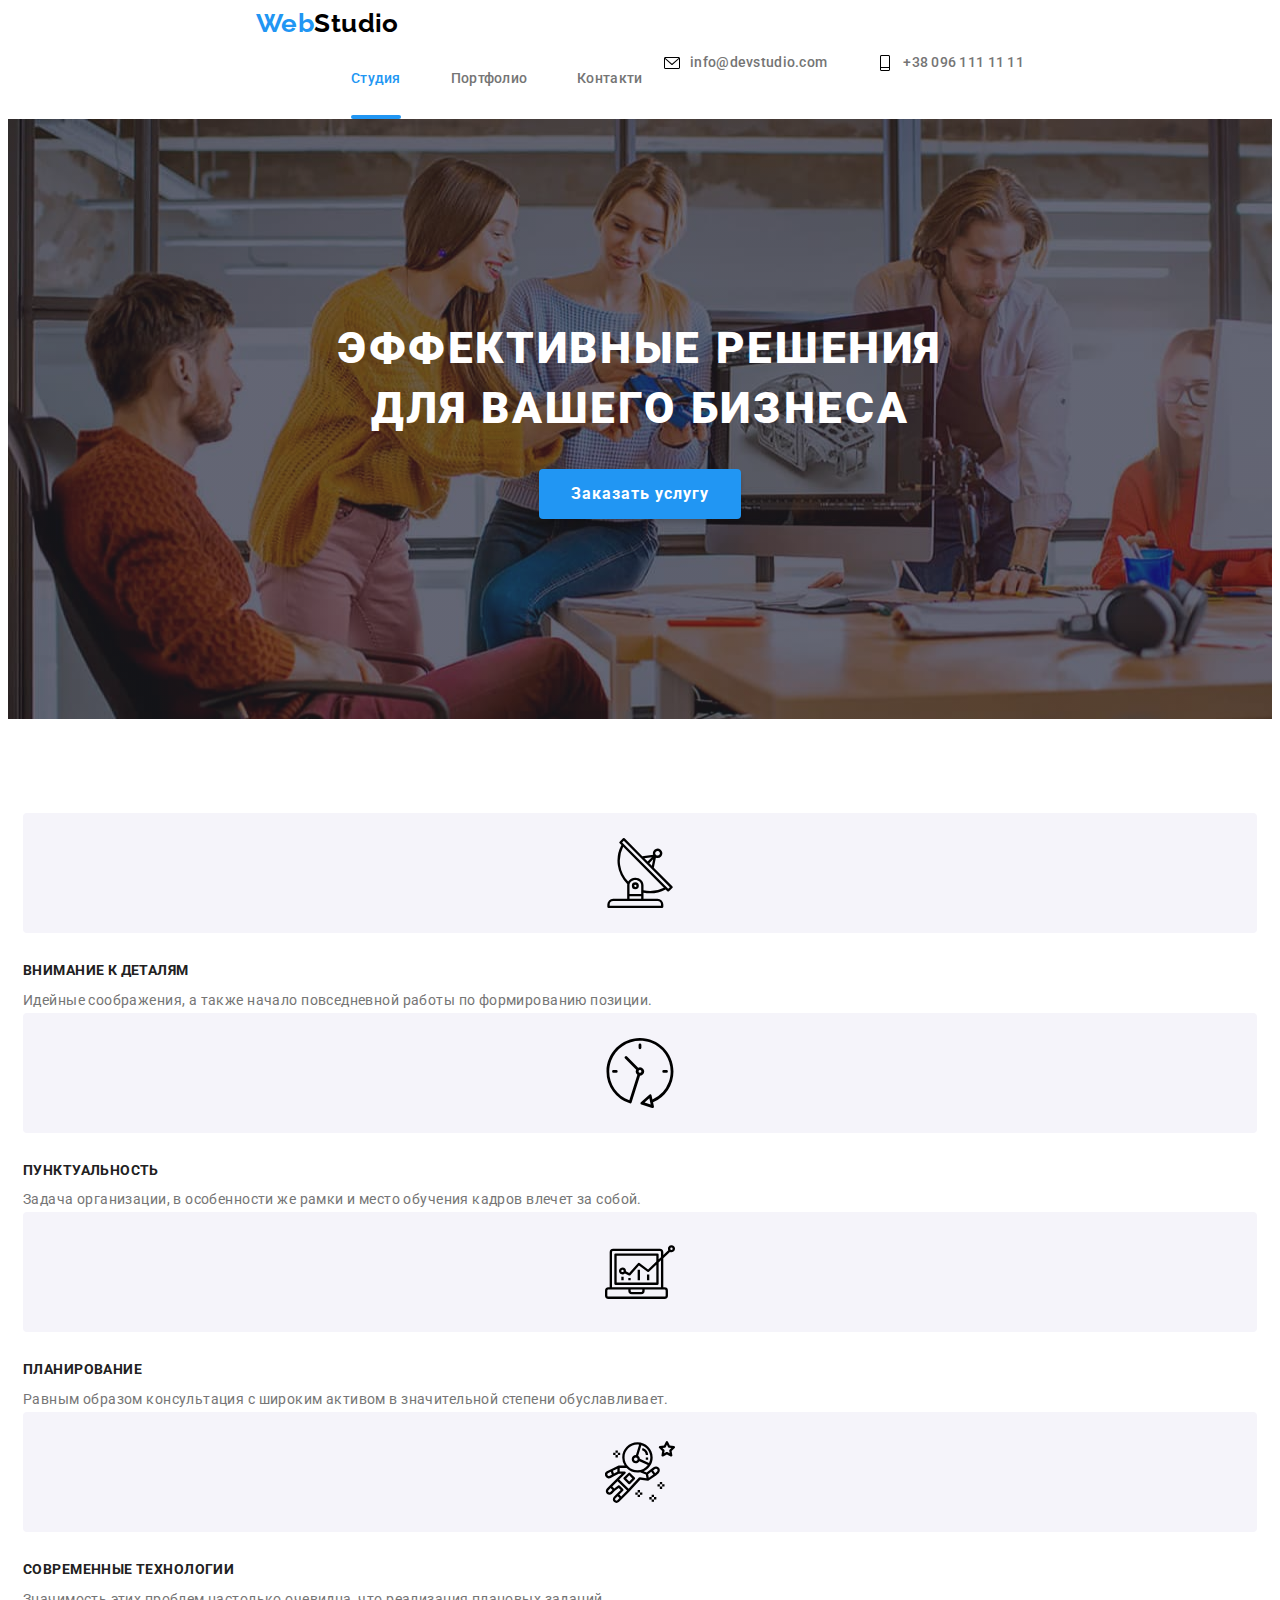
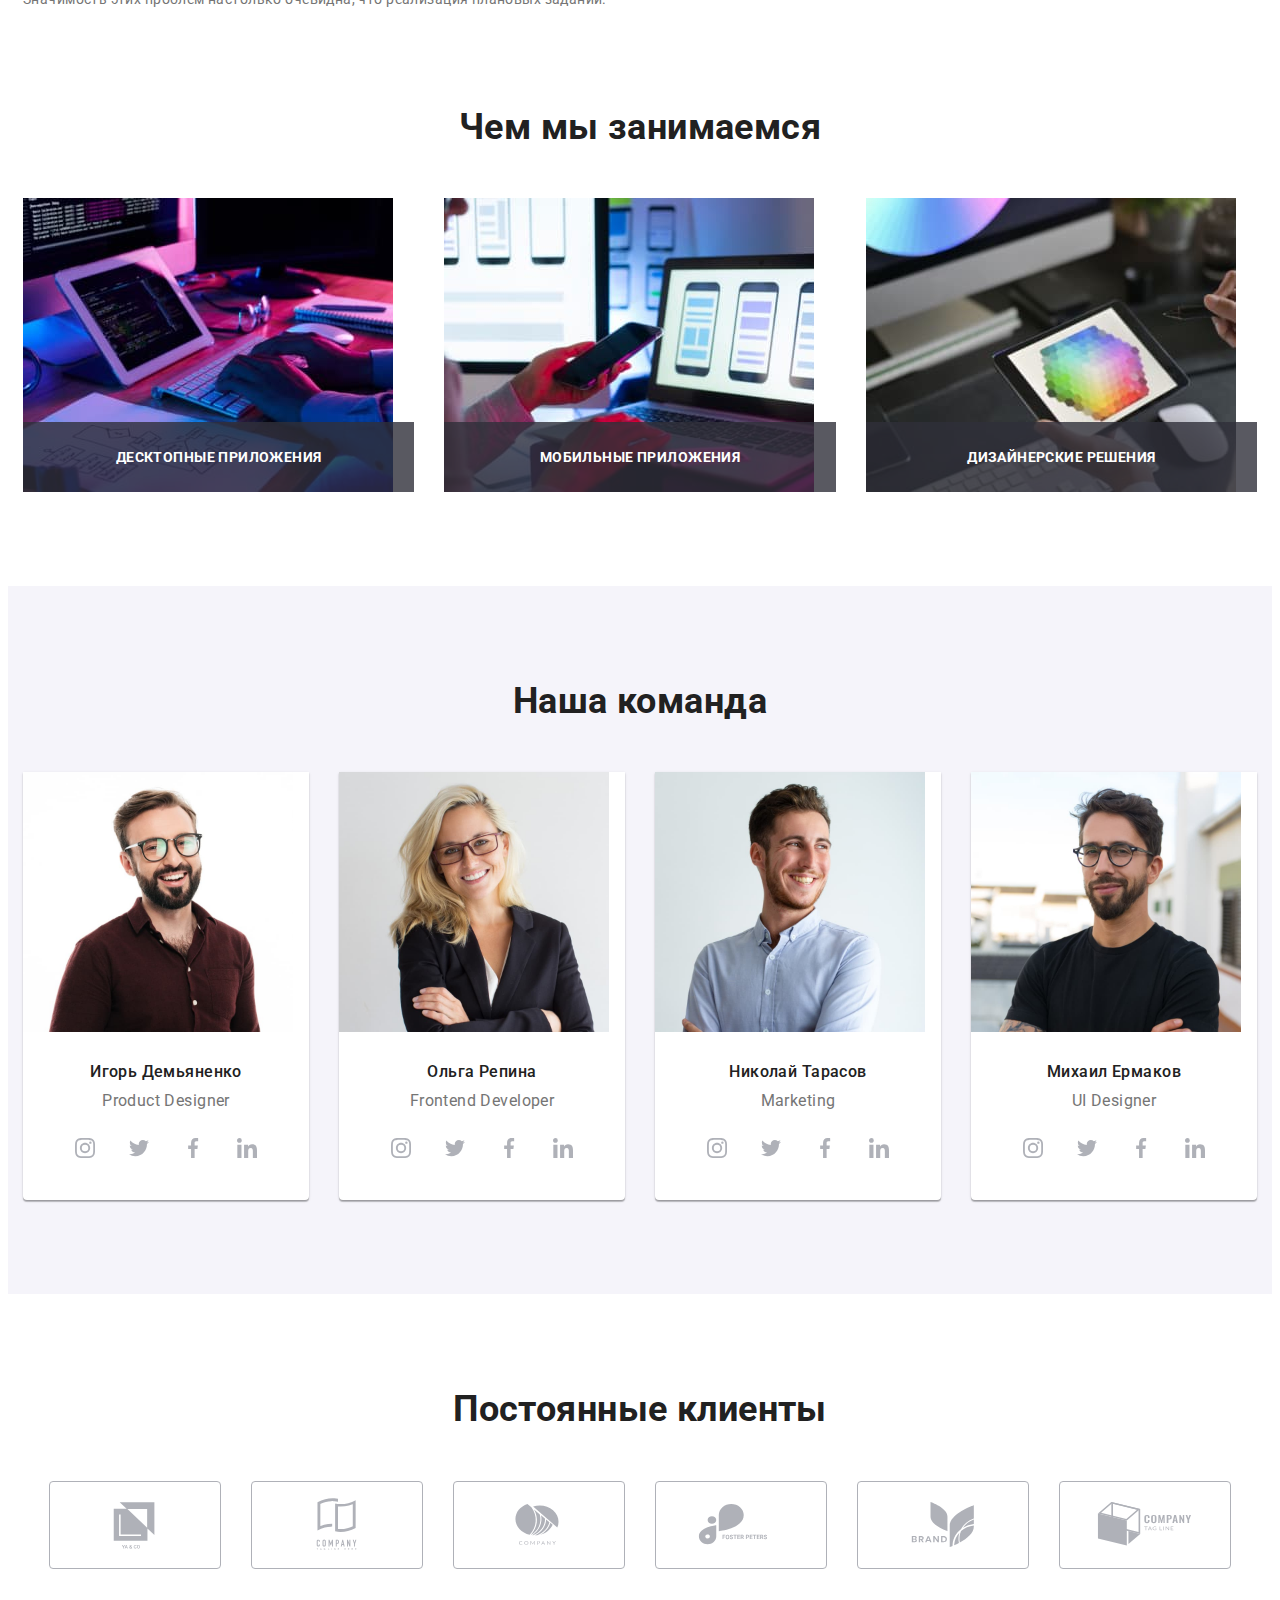
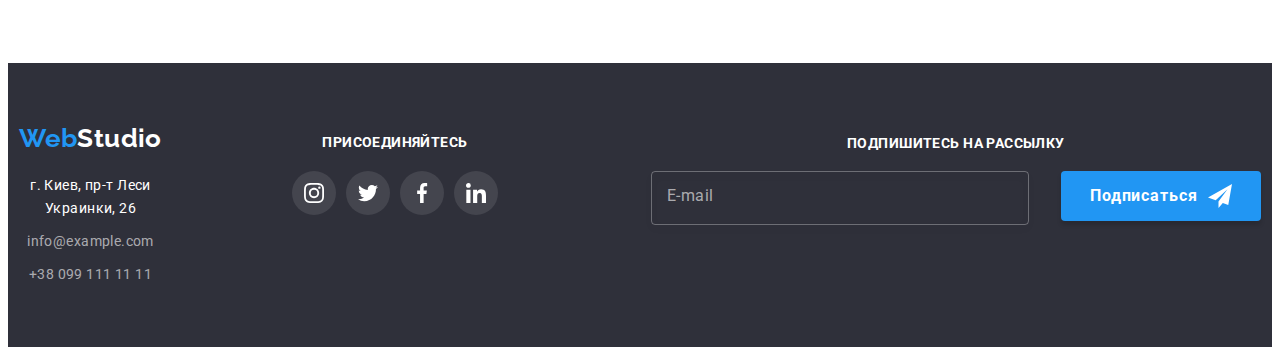
==== commit e5d75427: "add some classes and ruls for media screen" ====
--- a/index.html
+++ b/index.html
@@ -23,7 +23,7 @@
   </head>
   <body>
     <header class="header">
-      <div class="container">
+      <div class="container header__container">
         <nav class="menu">
           <a href="./index.html" class="logo"><span class="logo__color">Web</span>Studio</a>
           <ul class="nav__list">
@@ -482,9 +482,11 @@
       </section>
     </main>
     <footer class="footer">
-      <div class="container">
+      <div class="container footer__container">
         <div class="footer-address">
-          <a href="./index.html" class="logo"><span class="logo__color">Web</span>Studio</a>
+          <a href="./index.html" class="logo footer__logo"
+            ><span class="logo__color">Web</span>Studio</a
+          >
           <address>
             <ul class="footer-contacts__list">
               <li class="footer-contacts__item">
--- a/css/main.min.css
+++ b/css/main.min.css
@@ -1 +1 @@
-.modal-form__btn-submit,.subscribe__button,.solutions__btn{font-family:"Roboto",sans-serif;font-weight:700;font-size:16px;line-height:1.88;letter-spacing:.06em;color:#fff;background-color:#2196f3;cursor:pointer;box-shadow:0px 4px 4px rgba(0,0,0,.15);border-radius:4px;border:none}.footer .logo,.logo{font-family:"Raleway",sans-serif;font-weight:700;font-size:26px;line-height:1.19;color:#000}.label-checkbox__item-visually-hidden,.peculiarities__title-visually-hidden{position:absolute;width:1px;height:1px;margin:-1px;border:0;padding:0;white-space:nowrap;clip-path:inset(100%);clip:rect(0 0 0 0);overflow:hidden}h1,h2,h3,p,ul{margin:0;padding:0}img{display:block}ul,a{text-decoration:none}ul{list-style:none}body{font-family:"Roboto",sans-serif;font-size:14px;line-height:1.14;letter-spacing:.03em;color:#212121;background-color:#fff}.container{width:1200px;padding:0 15px;margin:0 auto}.section{padding-top:94px;padding-bottom:94px}.header>.container{display:flex}.logo__color{color:#2196f3}.menu,.nav__list,.contacts__list{display:flex;align-items:center}.nav__list,.contacts__list{gap:50px}.nav__list{margin-left:95px}.contacts__list{margin-left:auto}.nav__link,.contacts__link{font-weight:500;letter-spacing:.02em;color:#757575;display:inline-flex;padding:32px 0;transition:color 250ms cubic-bezier(0.4, 0, 0.2, 1)}.nav__link:hover,.nav__link:focus,.contacts__link:hover,.contacts__link:focus{color:#2196f3}.nav__link:hover .contacts__icon,.nav__link:focus .contacts__icon,.contacts__link:hover .contacts__icon,.contacts__link:focus .contacts__icon{fill:currentColor}.nav__link-current{position:relative;color:#2196f3}.nav__link-current::after{content:"";display:block;width:100%;height:4px;position:absolute;left:0;bottom:0;border-radius:2px;background-color:#2196f3}.contacts__icon{margin-right:10px;transition:fill 250ms cubic-bezier(0.4, 0, 0.2, 1)}.solutions{background:linear-gradient(to bottom, rgba(47, 48, 58, 0.4), rgba(47, 48, 58, 0.4)),url(../images/effective-solutions.jpg);background-repeat:no-repeat;background-size:cover;max-width:1600px;text-align:center;margin:0 auto;padding-top:200px;padding-bottom:200px}.solutions__title{font-weight:900;font-size:44px;line-height:1.36;letter-spacing:.06em;text-transform:uppercase;color:#fff;width:693px;margin-bottom:30px;margin-left:auto;margin-right:auto}.solutions__btn{padding:10px 32px}.peculiarities__list{display:flex;gap:30px}.peculiarities__item{width:calc((100% - 90px)/4)}.peculiarities__box{display:flex;height:120px;justify-content:center;align-items:center;background-color:#f5f4fa;border-radius:4px;margin-bottom:30px}.peculiarities__icon{width:70px;height:70px}.peculiarities__subtitle{font-size:14px;text-transform:uppercase;margin-bottom:10px}.peculiarities__text{line-height:1.71;color:#757575}.works{padding-top:0}.works__title{font-size:36px;line-height:1.17;text-align:center;margin-bottom:50px}.works__list{display:flex;gap:30px}.works__item{width:calc((100% - 60px)/3)}.works__thumb{position:relative}.works__descr{font-size:14px;line-height:1.1428571429;text-align:center;text-transform:uppercase;padding-top:27px;padding-bottom:27px;color:#fff;background-color:rgba(47,48,58,.8);position:absolute;width:100%;left:0;bottom:0}.team{background-color:#f5f4fa}.team__title{font-size:36px;line-height:1.17;text-align:center;margin-bottom:50px}.team__list{display:flex;gap:30px}.team__item{text-align:center;background-color:#fff;width:calc((100% - 90px)/4);box-shadow:0px 1px 3px rgba(0,0,0,.12),0px 1px 1px rgba(0,0,0,.14),0px 2px 1px rgba(0,0,0,.2);border-radius:0px 0px 4px 4px}.team__footer{padding:30px 0}.team__name{font-weight:500;font-size:16px;line-height:1.19;margin-bottom:10px}.team__profession{font-size:16px;line-height:1.19;color:#757575;margin-bottom:16px}.social__list{display:flex;justify-content:center;gap:10px}.social__item{display:flex}.social__link{display:inline-flex;justify-content:center;align-items:center;width:44px;height:44px;border-radius:50%;transition:background-color 250ms cubic-bezier(0.4, 0, 0.2, 1)}.social__link:hover,.social__link:focus{background-color:#2196f3}.social__link:hover .social__icon,.social__link:focus .social__icon{fill:#fff}.social__icon{fill:#afb1b8;transition:fill 250ms cubic-bezier(0.4, 0, 0.2, 1)}.customers{display:flex}.customers__title{font-size:36px;line-height:1.17;text-align:center;margin-bottom:50px}.customers__list{display:flex;gap:30px}.customers__item{width:calc((100% - 150px)/6)}.customers__link{display:block;padding:13px 32px;border:1px solid #afb1b8;border-radius:4px;transition:border-color 250ms cubic-bezier(0.4, 0, 0.2, 1)}.customers__link:hover{border-color:#2196f3}.customers__link:hover .customers__icon{fill:#2196f3}.customers__icon{width:106px;height:60px;fill:#afb1b8;transition:fill 250ms cubic-bezier(0.4, 0, 0.2, 1)}.footer{color:#fff;background-color:#2f303a;padding-top:60px;padding-bottom:60px}.footer>.container{display:flex}.footer .logo{display:inline-block;margin-bottom:20px;color:inherit}address{font-style:normal}.footer-contacts__item{font-style:normal;font-weight:400;font-size:14px;line-height:1.71;list-style:none;margin-bottom:9px}.footer-contacts__item:last-child{margin-bottom:0}.footer-contacts__link{color:rgba(255,255,255,.6)}.footer-contacts__link-address{color:inherit}.footer-social{margin-left:70px}.footer-social__title{font-size:14px;line-height:1.14;letter-spacing:.03em;text-transform:uppercase;margin-bottom:20px;padding-top:12px}.footer-social__list{display:flex;gap:10px}.footer-social__link{display:inline-flex;width:44px;height:44px;justify-content:center;align-items:center;border-radius:50%;background-color:rgba(255,255,255,.1);transition:background-color 250ms cubic-bezier(0.4, 0, 0.2, 1)}.footer-social__link:hover,.footer-social__link:focus{background-color:#2196f3}.footer-social__icon{width:20px;height:20px;fill:#fff}.footer-subscribe{margin-left:93px;padding-top:12px}.footer-subscribe__title{margin-bottom:20px;font-size:14px;line-height:1.1428571429;text-transform:uppercase}.subscribe-box{display:flex;position:relative}.subscribe__input{border:1px solid rgba(255,255,255,.3);filter:drop-shadow(0px 4px 4px rgba(0, 0, 0, 0.15));border-radius:4px;background-color:rgba(0,0,0,0);width:358px;height:50px;padding-left:16px;color:rgba(255,255,255,.6);outline:none}.subscribe__input:focus+.subscribe__label,.subscribe__input:not(:placeholder-shown)+.subscribe__label{transform:translate(-16px, -35px)}.subscribe__label{position:absolute;top:15px;left:16px;font-size:16px;line-height:1.25;color:rgba(255,255,255,.6);transition:transform 250ms cubic-bezier(0.4, 0, 0.2, 1)}.subscribe__button{display:flex;justify-content:center;align-items:center;width:200px;margin-left:12px}.subscribe__icon{margin-left:10px;fill:currentColor}.backdrop{position:fixed;top:0;left:0;width:100%;height:100%;background-color:rgba(0,0,0,.2);transition:background-color 250ms cubic-bezier(0.4, 0, 0.2, 1),opacity 250ms cubic-bezier(0.4, 0, 0.2, 1),visibility 250ms cubic-bezier(0.4, 0, 0.2, 1)}.backdrop.is-hidden{opacity:0;pointer-events:none;visibility:hidden}.backdrop.is-hidden .modal{transform:translate(-50%, -50%) scale(1.2)}.modal{position:absolute;top:50%;left:50%;transform:translate(-50%, -50%) scale(1);width:528px;background:#fff;box-shadow:0px 1px 3px rgba(0,0,0,.12),0px 1px 1px rgba(0,0,0,.14),0px 2px 1px rgba(0,0,0,.2);border-radius:4px;padding:40px;transition:transform 250ms cubic-bezier(0.4, 0, 0.2, 1)}.modal__btn-close{position:absolute;right:8px;top:8px;padding:6px;border:1px solid rgba(0,0,0,.1);border-radius:50%;cursor:pointer;transition:border-color 250ms cubic-bezier(0.4, 0, 0.2, 1),fill 250ms cubic-bezier(0.4, 0, 0.2, 1)}.modal__btn-close:hover,.modal__btn-close:focus{border-color:#2196f3;fill:#2196f3}.form__title{font-weight:700;font-size:20px;line-height:23px;text-align:center;letter-spacing:.03em;color:#212121;margin-bottom:12px}.modal-form__list{display:flex;flex-direction:column;row-gap:10px}.modal-form__label{font-weight:400;font-size:12px;line-height:1.1666666667;letter-spacing:.01em;color:#757575}.modal-label__text{display:block;margin-bottom:4px}.modal-form__item-box{display:block;position:relative}.modal-form__input,.modal-form__textarea{outline:none;width:100%;height:40px;color:#757575;border:1px solid rgba(33,33,33,.2);border-radius:4px;padding-left:35px;transition:border-color #2196f3,fill #2196f3}.modal-form__input:focus,.modal-form__input:focus+.modal-form__icon,.modal-form__textarea:focus,.modal-form__textarea:focus+.modal-form__icon{border-color:#2196f3;fill:#2196f3}.modal-form__icon{position:absolute;top:11px;left:12px}.modal-form__textarea{padding:12px 16px;height:120px}.label-checkbox{display:flex;align-items:center;justify-content:center;font-size:14px;line-height:1.71;color:#757575;margin-bottom:30px}.label-checkbox__icon{display:inline-block;width:16px;height:15px;border:2px solid #212121;border-radius:2px;margin-right:8px}.label-checkbox__item:checked+.label-checkbox__icon{background-color:#2196f3;background-image:url(../images/check.svg);border-color:#2196f3}.label-checkbox__link{display:inline-block;margin-left:4px;color:#2196f3;text-decoration:underline}.modal-form__btn-submit{display:block;padding:10px 55px;margin:0 auto}.portfolio{border-top:1px solid #ececec}.potfolio__title{font-size:36px;line-height:1.17;text-align:center;margin-bottom:50px}.filter__list{list-style:none;display:flex;justify-content:center;gap:8px;margin-bottom:50px}.filter__button{font-family:"Roboto",sans-serif;font-weight:500;font-size:16px;line-height:1.6;background:#f5f4fa;border-radius:4px;border:none;cursor:pointer;padding:6px 22px}.filter__button:hover,.filter__button:focus{color:#fff;background-color:#2196f3;box-shadow:0px 3px 1px rgba(0,0,0,.1),0px 1px 2px rgba(0,0,0,.08),0px 2px 2px rgba(0,0,0,.12);transition:color 250ms cubic-bezier(0.4, 0, 0.2, 1),background-color 250ms cubic-bezier(0.4, 0, 0.2, 1)}.filter__button-active{color:#fff;background-color:#2196f3;box-shadow:0px 3px 1px rgba(0,0,0,.1),0px 1px 2px rgba(0,0,0,.08),0px 2px 2px rgba(0,0,0,.12)}.examples__list{display:flex;flex-wrap:wrap;gap:30px}.examples__item{transition:box-shadow 250ms cubic-bezier(0.4, 0, 0.2, 1)}.examples__item:hover,.examples__item:focus{box-shadow:0px 1px 1px rgba(0,0,0,.12),0px 4px 4px rgba(0,0,0,.06),1px 4px 6px rgba(0,0,0,.16);transition:box-shadow 250ms cubic-bezier(0.4, 0, 0.2, 1)}.examples__item:hover .examples__descr,.examples__item:focus .examples__descr{transform:translateY(0);transition:transform 250ms cubic-bezier(0.4, 0, 0.2, 1)}.examples__thumb{position:relative;overflow:hidden;pointer-events:none}.examples__descr{position:absolute;left:0;bottom:0;background:rgba(33,150,243,.9);padding:63px 24px;font-size:18px;line-height:1.5555555556;color:#fff;transform:translateY(101%);transition:transform 250ms cubic-bezier(0.4, 0, 0.2, 1)}.examples__footer{padding:20px 24px;border-left:1px solid #eee;border-right:1px solid #eee;border-bottom:1px solid #eee}.examples__title{font-size:18px;line-height:2;letter-spacing:.06em;color:#212121;margin-bottom:4px}.examples__text{font-size:16px;line-height:1.88;color:#757575}/*# sourceMappingURL=main.min.css.map */+.modal-form__btn-submit,.subscribe__button,.solutions__btn{font-family:"Roboto",sans-serif;font-weight:700;font-size:16px;line-height:1.88;letter-spacing:.06em;color:#fff;background-color:#2196f3;cursor:pointer;box-shadow:0px 4px 4px rgba(0,0,0,.15);border-radius:4px;border:none}.footer__logo,.logo{font-family:"Raleway",sans-serif;font-weight:700;font-size:26px;line-height:1.19;color:#000}.label-checkbox__item-visually-hidden,.peculiarities__title-visually-hidden{position:absolute;width:1px;height:1px;margin:-1px;border:0;padding:0;white-space:nowrap;clip-path:inset(100%);clip:rect(0 0 0 0);overflow:hidden}.customers__title,.team__title{font-size:28px;line-height:1.1785714286;text-align:center;margin-bottom:30px}h1,h2,h3,p,ul{margin:0;padding:0}img{display:block}ul,a{text-decoration:none}ul{list-style:none}body{font-family:"Roboto",sans-serif;font-size:14px;line-height:1.14;letter-spacing:.03em;color:#212121;background-color:#fff}.container{padding:0 15px;margin:0 auto}@media screen and (max-width: 768px){.container{max-width:480px}}.section{padding-top:60px;padding-bottom:60px}@media screen and (min-width: 1200px){.section{padding-top:94px;padding-bottom:94px}}.header__container{display:flex}@media screen and (max-width: 480px){.header__container{max-width:480px}}@media screen and (min-width: 768px){.header__container{width:768px}}.logo__color{color:#2196f3}@media screen and (max-width: 768px){.logo{display:block;padding:16px 0 16px 0}}.nav__list,.contacts__list{display:none}@media screen and (min-width: 768px){.nav__list,.contacts__list{display:flex;align-items:center}}.nav__list,.contacts__list{gap:50px}.nav__list{margin-left:95px}.contacts__list{margin-left:auto}.nav__link,.contacts__link{font-weight:500;letter-spacing:.02em;color:#757575;display:inline-flex;padding:32px 0;transition:color 250ms cubic-bezier(0.4, 0, 0.2, 1)}.nav__link:hover,.nav__link:focus,.contacts__link:hover,.contacts__link:focus{color:#2196f3}.nav__link:hover .contacts__icon,.nav__link:focus .contacts__icon,.contacts__link:hover .contacts__icon,.contacts__link:focus .contacts__icon{fill:currentColor}.nav__link-current{position:relative;color:#2196f3}.nav__link-current::after{content:"";display:block;width:100%;height:4px;position:absolute;left:0;bottom:0;border-radius:2px;background-color:#2196f3}.contacts__icon{margin-right:10px;transition:fill 250ms cubic-bezier(0.4, 0, 0.2, 1)}.solutions{background:linear-gradient(to bottom, rgba(47, 48, 58, 0.4), rgba(47, 48, 58, 0.4)),url("../images/efective-solutions/effective-solutions480.jpg");background-size:cover;background-repeat:no-repeat;margin:0 auto;text-align:center}@media(min-device-pixel-ratio: 2),(min-resolution: 192dpi),(min-resolution: 2dppx){.solutions{background-image:linear-gradient(to bottom, rgba(47, 48, 58, 0.4), rgba(47, 48, 58, 0.4)),url("../images/efective-solutions/effective-solutions480@2x.jpg")}}@media screen and (min-width: 768px){.solutions{background:linear-gradient(to bottom, rgba(47, 48, 58, 0.4), rgba(47, 48, 58, 0.4)),url("../images/efective-solutions/effective-solutions.jpg");max-width:1600px;padding-top:200px;padding-bottom:200px}}.solutions__title{font-weight:900;font-size:26px;line-height:1.62;letter-spacing:.06em;text-transform:uppercase;color:#fff;margin-bottom:30px;margin-left:auto;margin-right:auto}@media screen and (min-width: 768px){.solutions__title{width:360px}}@media screen and (min-width: 1200px){.solutions__title{font-size:44px;line-height:1.36;width:693px}}.solutions__btn{padding:10px 32px}@media screen and (min-widht: 768px){.peculiarities__list{display:flex;gap:30px}}@media screen and (max-width: 768px){.peculiarities__item:not(:last-child){margin-bottom:30px}}@media screen and (min-widht: 1200px){.peculiarities__item{width:calc((100% - 90px)/4)}}.peculiarities__box{display:flex;height:120px;justify-content:center;align-items:center;background-color:#f5f4fa;border-radius:4px;margin-bottom:30px}.peculiarities__icon{width:70px;height:70px}.peculiarities__subtitle{font-size:14px;text-transform:uppercase;margin-bottom:10px}.peculiarities__text{line-height:1.71;color:#757575}.works{display:none;padding-top:0}@media screen and (min-width: 1200px){.works{display:block}}.works__title{font-size:36px;line-height:1.17;text-align:center;margin-bottom:50px}.works__list{display:flex;gap:30px}.works__item{width:calc((100% - 60px)/3)}.works__thumb{position:relative}.works__descr{font-size:14px;line-height:1.1428571429;text-align:center;text-transform:uppercase;padding-top:27px;padding-bottom:27px;color:#fff;background-color:rgba(47,48,58,.8);position:absolute;width:100%;left:0;bottom:0}.team{background-color:#f5f4fa}@media screen and (min-width: 1200px){.team__title{font-size:36px;line-height:1.17;margin-bottom:50px}}.team__list{display:flex;gap:30px;flex-direction:column}@media screen and (min-width: 768px){.team__list{flex-direction:row}}.team__item{text-align:center;background-color:#fff;width:100%;box-shadow:0px 1px 3px rgba(0,0,0,.12),0px 1px 1px rgba(0,0,0,.14),0px 2px 1px rgba(0,0,0,.2);border-radius:0px 0px 4px 4px}@media screen and (min-width: 768px){.team__item{width:calc((100% - 30px)/2)}}@media screen and (min-width: 1200px){.team__item{width:calc((100% - 90px)/4)}}.team__footer{padding:30px 0}.team__name{font-weight:500;font-size:16px;line-height:1.19;margin-bottom:10px}.team__profession{font-size:16px;line-height:1.19;color:#757575;margin-bottom:16px}.social__list{display:flex;justify-content:center;gap:10px}.social__item{display:flex}.social__link{display:inline-flex;justify-content:center;align-items:center;width:44px;height:44px;border-radius:50%;transition:background-color 250ms cubic-bezier(0.4, 0, 0.2, 1)}.social__link:hover,.social__link:focus{background-color:#2196f3}.social__link:hover .social__icon,.social__link:focus .social__icon{fill:#fff}.social__icon{fill:#afb1b8;transition:fill 250ms cubic-bezier(0.4, 0, 0.2, 1)}.customers{display:flex}@media screen and (min-width: 1200px){.customers__title{font-size:36px;line-height:1.17;margin-bottom:50px}}.customers__list{display:flex;gap:30px;flex-wrap:wrap}.customers__item{width:calc((100% - 30px)/2)}@media screen and (min-width: 768px){.customers__item{width:calc((100% - 60px)/3)}}@media screen and (min-width: 1200px){.customers__item{width:calc((100% - 150px)/6)}}.customers__link{display:flex;justify-content:center;padding:13px 32px;border:1px solid #afb1b8;border-radius:4px;transition:border-color 250ms cubic-bezier(0.4, 0, 0.2, 1)}.customers__link:hover{border-color:#2196f3}.customers__link:hover .customers__icon{fill:#2196f3}.customers__icon{width:106px;height:60px;fill:#afb1b8;transition:fill 250ms cubic-bezier(0.4, 0, 0.2, 1)}.footer{color:#fff;background-color:#2f303a;padding-top:60px;padding-bottom:60px}.footer__container{display:flex;gap:60px;flex-direction:column;justify-content:center}@media screen and (min-width: 768px){.footer__container{flex-direction:row}}.footer__logo{display:inline-block;margin-bottom:20px;color:inherit}.footer-address{text-align:center}address{font-style:normal}.footer-contacts__item{font-style:normal;font-weight:400;font-size:14px;line-height:1.71;list-style:none;margin-bottom:9px}.footer-contacts__item:last-child{margin-bottom:0}.footer-contacts__link{color:rgba(255,255,255,.6)}.footer-contacts__link-address{color:inherit}.footer-social{text-align:center}@media screen and (min-width: 1200px){.footer-social{margin-left:70px}}.footer-social__title{font-size:14px;line-height:1.14;letter-spacing:.03em;text-transform:uppercase;margin-bottom:20px;padding-top:12px}.footer-social__list{display:flex;gap:10px;justify-content:center}.footer-social__link{display:inline-flex;width:44px;height:44px;justify-content:center;align-items:center;border-radius:50%;background-color:rgba(255,255,255,.1);transition:background-color 250ms cubic-bezier(0.4, 0, 0.2, 1)}.footer-social__link:hover,.footer-social__link:focus{background-color:#2196f3}.footer-social__icon{width:20px;height:20px;fill:#fff}.footer-subscribe{padding-top:12px;text-align:center}@media screen and (min-width: 1200px){.footer-subscribe{margin-left:93px}}.footer-subscribe__title{margin-bottom:20px;font-size:14px;line-height:1.1428571429;text-transform:uppercase}.subscribe-box{display:flex;position:relative;flex-direction:column;gap:20px}@media screen and (min-width: 1200px){.subscribe-box{flex-direction:row}}.subscribe__input{border:1px solid rgba(255,255,255,.3);filter:drop-shadow(0px 4px 4px rgba(0, 0, 0, 0.15));border-radius:4px;background-color:rgba(0,0,0,0);width:100%;height:50px;padding-left:16px;color:rgba(255,255,255,.6);outline:none}.subscribe__input:focus+.subscribe__label,.subscribe__input:not(:placeholder-shown)+.subscribe__label{transform:translate(-16px, -35px)}@media screen and (min-width: 768px){.subscribe__input{width:450px}}@media screen and (min-width: 1200px){.subscribe__input{width:358px}}.subscribe__label{position:absolute;top:15px;left:16px;font-size:16px;line-height:1.25;color:rgba(255,255,255,.6);transition:transform 250ms cubic-bezier(0.4, 0, 0.2, 1)}.subscribe__button{display:flex;justify-content:center;align-items:center;width:200px;height:50px;margin:0 auto}@media screen and (min-width: 1200px){.subscribe__button{margin-left:12px}}.subscribe__icon{margin-left:10px;fill:currentColor}.backdrop{position:fixed;top:0;left:0;width:100%;height:100%;background-color:rgba(0,0,0,.2);transition:background-color 250ms cubic-bezier(0.4, 0, 0.2, 1),opacity 250ms cubic-bezier(0.4, 0, 0.2, 1),visibility 250ms cubic-bezier(0.4, 0, 0.2, 1)}.backdrop.is-hidden{opacity:0;pointer-events:none;visibility:hidden}.backdrop.is-hidden .modal{transform:translate(-50%, -50%) scale(1.2)}.modal{position:absolute;top:50%;left:50%;transform:translate(-50%, -50%) scale(1);width:100%;background:#fff;box-shadow:0px 1px 3px rgba(0,0,0,.12),0px 1px 1px rgba(0,0,0,.14),0px 2px 1px rgba(0,0,0,.2);border-radius:4px;padding:40px;transition:transform 250ms cubic-bezier(0.4, 0, 0.2, 1)}@media screen and (min-width: 480px)and (max-width: 1200px){.modal{width:450px}}@media screen and (min-width: 1200px){.modal{max-width:528px}}.modal__btn-close{position:absolute;right:8px;top:25px;padding:6px;border:1px solid rgba(0,0,0,.1);border-radius:50%;cursor:pointer;transition:border-color 250ms cubic-bezier(0.4, 0, 0.2, 1),fill 250ms cubic-bezier(0.4, 0, 0.2, 1)}.modal__btn-close:hover,.modal__btn-close:focus{border-color:#2196f3;fill:#2196f3}@media screen and (min-width: 768px){.modal__btn-close{top:8px}}.form__title{font-weight:700;font-size:20px;line-height:23px;text-align:center;letter-spacing:.03em;color:#212121;margin-bottom:12px}.modal-form__list{display:flex;flex-direction:column;row-gap:10px}.modal-form__label{font-weight:400;font-size:12px;line-height:1.1666666667;letter-spacing:.01em;color:#757575}.modal-label__text{display:block;margin-bottom:4px}.modal-form__item-box{display:block;position:relative}.modal-form__input,.modal-form__textarea{outline:none;width:100%;height:40px;color:#757575;border:1px solid rgba(33,33,33,.2);border-radius:4px;padding-left:35px;transition:border-color #2196f3,fill #2196f3}.modal-form__input:focus,.modal-form__input:focus+.modal-form__icon,.modal-form__textarea:focus,.modal-form__textarea:focus+.modal-form__icon{border-color:#2196f3;fill:#2196f3}.modal-form__icon{position:absolute;top:11px;left:12px}.modal-form__textarea{padding:12px 16px;height:120px}.label-checkbox{display:flex;align-items:center;justify-content:center;font-size:14px;line-height:1.71;color:#757575;margin-bottom:30px}.label-checkbox__icon{display:inline-block;width:16px;height:15px;border:2px solid #212121;border-radius:2px;margin-right:8px}.label-checkbox__item:checked+.label-checkbox__icon{background-color:#2196f3;background-image:url(../images/check.svg);border-color:#2196f3}.label-checkbox__link{display:inline-block;margin-left:4px;color:#2196f3;text-decoration:underline}.modal-form__btn-submit{display:block;padding:10px 55px;margin:0 auto}.portfolio{border-top:1px solid #ececec}.potfolio__title{font-size:36px;line-height:1.17;text-align:center;margin-bottom:50px}.filter__list{list-style:none;display:flex;justify-content:center;gap:8px;margin-bottom:50px}.filter__button{font-family:"Roboto",sans-serif;font-weight:500;font-size:16px;line-height:1.6;background:#f5f4fa;border-radius:4px;border:none;cursor:pointer;padding:6px 22px}.filter__button:hover,.filter__button:focus{color:#fff;background-color:#2196f3;box-shadow:0px 3px 1px rgba(0,0,0,.1),0px 1px 2px rgba(0,0,0,.08),0px 2px 2px rgba(0,0,0,.12);transition:color 250ms cubic-bezier(0.4, 0, 0.2, 1),background-color 250ms cubic-bezier(0.4, 0, 0.2, 1)}.filter__button-active{color:#fff;background-color:#2196f3;box-shadow:0px 3px 1px rgba(0,0,0,.1),0px 1px 2px rgba(0,0,0,.08),0px 2px 2px rgba(0,0,0,.12)}.examples__list{display:flex;flex-wrap:wrap;gap:30px}.examples__item{transition:box-shadow 250ms cubic-bezier(0.4, 0, 0.2, 1)}.examples__item:hover,.examples__item:focus{box-shadow:0px 1px 1px rgba(0,0,0,.12),0px 4px 4px rgba(0,0,0,.06),1px 4px 6px rgba(0,0,0,.16);transition:box-shadow 250ms cubic-bezier(0.4, 0, 0.2, 1)}.examples__item:hover .examples__descr,.examples__item:focus .examples__descr{transform:translateY(0);transition:transform 250ms cubic-bezier(0.4, 0, 0.2, 1)}.examples__thumb{position:relative;overflow:hidden;pointer-events:none}.examples__descr{position:absolute;left:0;bottom:0;background:rgba(33,150,243,.9);padding:63px 24px;font-size:18px;line-height:1.5555555556;color:#fff;transform:translateY(101%);transition:transform 250ms cubic-bezier(0.4, 0, 0.2, 1)}.examples__footer{padding:20px 24px;border-left:1px solid #eee;border-right:1px solid #eee;border-bottom:1px solid #eee}.examples__title{font-size:18px;line-height:2;letter-spacing:.06em;color:#212121;margin-bottom:4px}.examples__text{font-size:16px;line-height:1.88;color:#757575}/*# sourceMappingURL=main.min.css.map */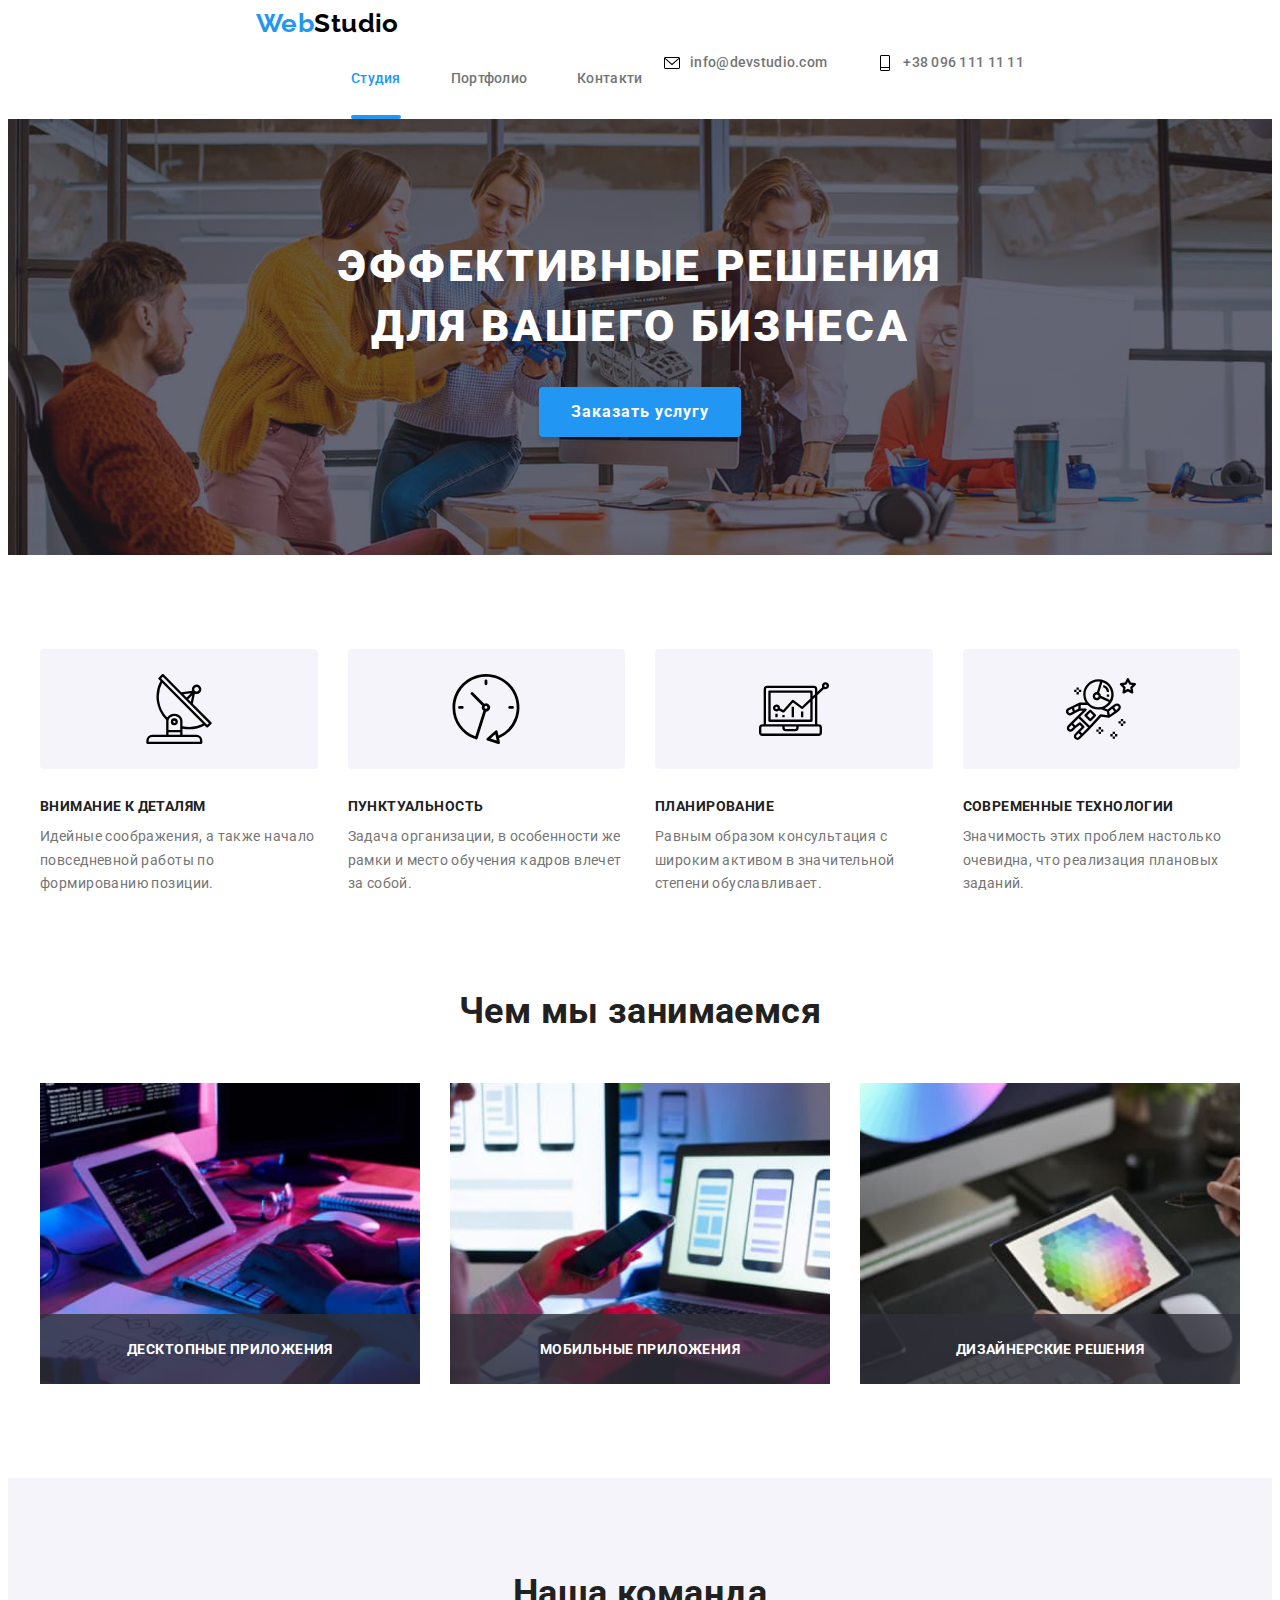
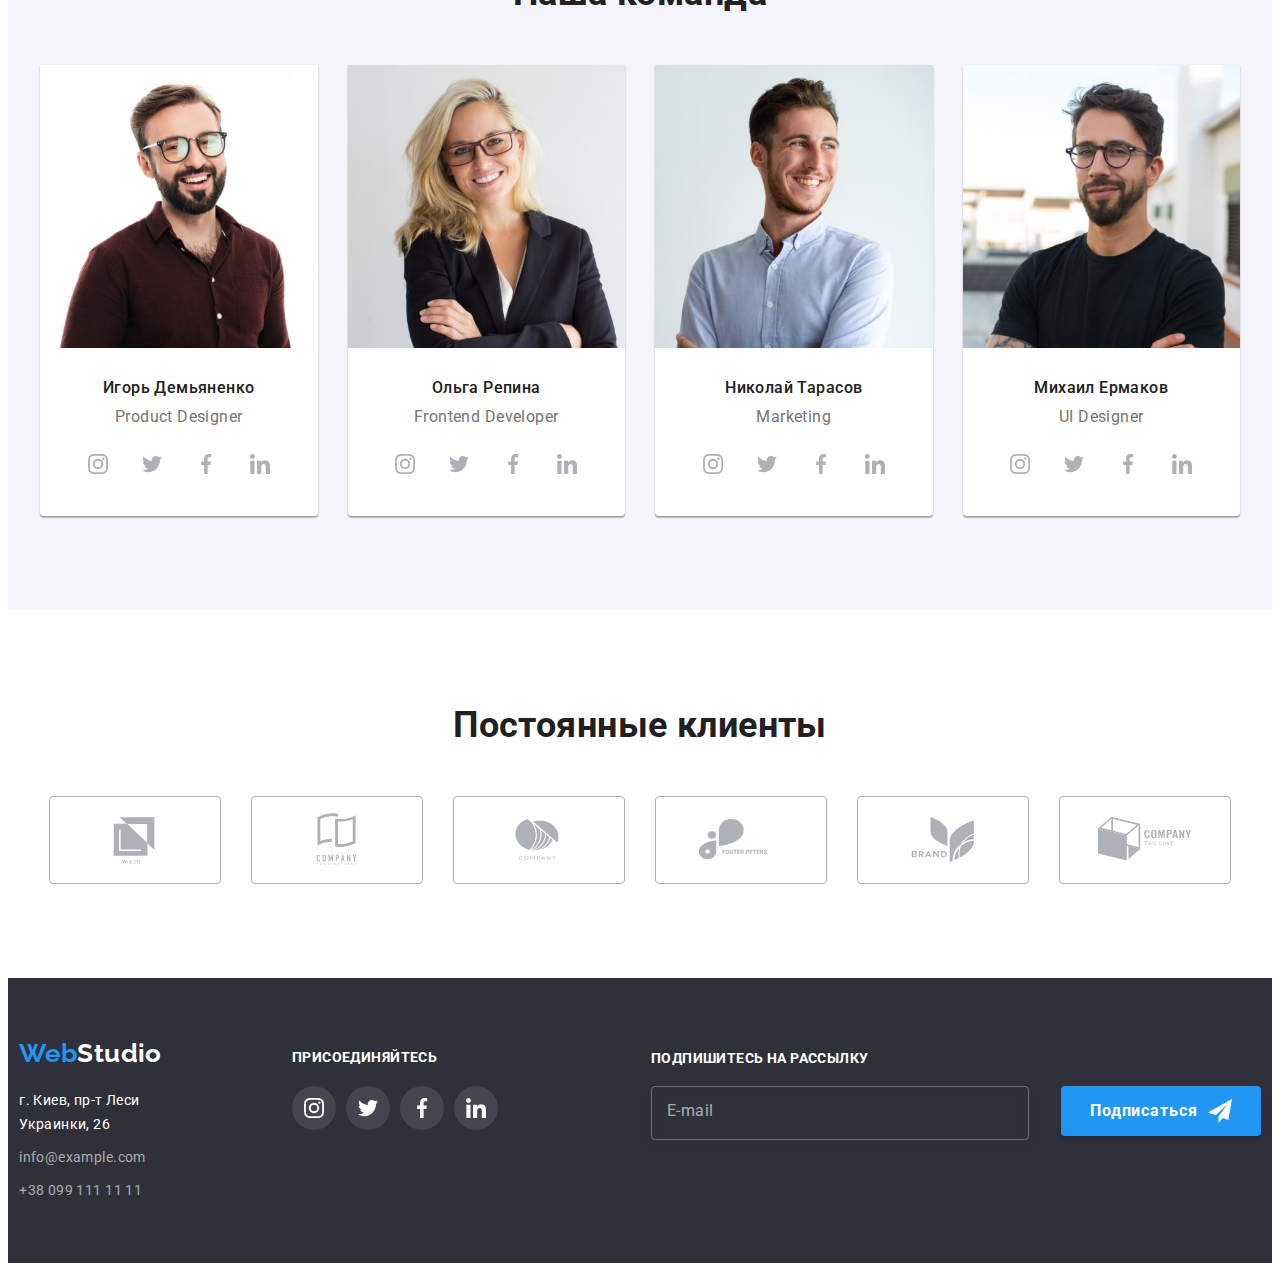
==== commit 95bfd1d0: "." ====
--- a/index.html
+++ b/index.html
@@ -149,9 +149,13 @@
           <ul class="team__list">
             <li class="team__item">
               <img
-                src="./images/team_member_1.jpg"
+                srcset="
+                  ./images/team_member/team_member_1.jpg    1x,
+                  ./images/team_member/team_member_1@2x.jpg 2x
+                "
+                src="./images/team_member/team_member_1.jpg"
                 alt="photo_of_member_1"
-                width="270"
+                width=""
                 class="team__photo"
               />
               <div class="team__footer">
@@ -213,9 +217,13 @@
             </li>
             <li class="team__item">
               <img
-                src="./images/team_member_2.jpg"
+                srcset="
+                  ./images/team_member/team_member_2.jpg    1x,
+                  ./images/team_member/team_member_2@2x.jpg 2x
+                "
+                src="./images/team_member/team_member_2.jpg"
                 alt="photo_of_member_2"
-                width="270"
+                width=""
                 class="team__photo"
               />
               <div class="team__footer">
@@ -277,9 +285,13 @@
             </li>
             <li class="team__item">
               <img
-                src="./images/team_member_3.jpg"
+                srcset="
+                  ./images/team_member/team_member_3.jpg    1x,
+                  ./images/team_member/team_member_3@2x.jpg 2x
+                "
+                src="./images/team_member/team_member_3.jpg"
                 alt="photo_of_member_3"
-                width="270"
+                width=""
                 class="team__photo"
               />
               <div class="team__footer">
@@ -341,9 +353,13 @@
             </li>
             <li class="team__item">
               <img
-                src="./images/team_member_4.jpg"
+                srcset="
+                  ./images/team_member/team_member_4.jpg    1x,
+                  ./images/team_member/team_member_4@2x.jpg 2x
+                "
+                src="./images/team_member/team_member_4.jpg"
                 alt="photo_of_member_4"
-                width="270"
+                width=""
                 class="team__photo"
               />
               <div class="team__footer">
@@ -649,7 +665,7 @@
                   type="checkbox"
                 />
                 <span class="label-checkbox__icon"></span>
-                <span>Соглашаюсь с рассылкой и принимаю</span>
+                <span>Соглашаюсь с рассылкой и принимаю&nbsp</span>
                 <a href="#" class="label-checkbox__link" target="_blank">Условия договора</a>
               </label>
             </li>
--- a/css/main.min.css
+++ b/css/main.min.css
@@ -1 +1 @@
-.modal-form__btn-submit,.subscribe__button,.solutions__btn{font-family:"Roboto",sans-serif;font-weight:700;font-size:16px;line-height:1.88;letter-spacing:.06em;color:#fff;background-color:#2196f3;cursor:pointer;box-shadow:0px 4px 4px rgba(0,0,0,.15);border-radius:4px;border:none}.footer__logo,.logo{font-family:"Raleway",sans-serif;font-weight:700;font-size:26px;line-height:1.19;color:#000}.label-checkbox__item-visually-hidden,.peculiarities__title-visually-hidden{position:absolute;width:1px;height:1px;margin:-1px;border:0;padding:0;white-space:nowrap;clip-path:inset(100%);clip:rect(0 0 0 0);overflow:hidden}.customers__title,.team__title{font-size:28px;line-height:1.1785714286;text-align:center;margin-bottom:30px}h1,h2,h3,p,ul{margin:0;padding:0}img{display:block}ul,a{text-decoration:none}ul{list-style:none}body{font-family:"Roboto",sans-serif;font-size:14px;line-height:1.14;letter-spacing:.03em;color:#212121;background-color:#fff}.container{padding:0 15px;margin:0 auto}@media screen and (max-width: 768px){.container{max-width:480px}}.section{padding-top:60px;padding-bottom:60px}@media screen and (min-width: 1200px){.section{padding-top:94px;padding-bottom:94px}}.header__container{display:flex}@media screen and (max-width: 480px){.header__container{max-width:480px}}@media screen and (min-width: 768px){.header__container{width:768px}}.logo__color{color:#2196f3}@media screen and (max-width: 768px){.logo{display:block;padding:16px 0 16px 0}}.nav__list,.contacts__list{display:none}@media screen and (min-width: 768px){.nav__list,.contacts__list{display:flex;align-items:center}}.nav__list,.contacts__list{gap:50px}.nav__list{margin-left:95px}.contacts__list{margin-left:auto}.nav__link,.contacts__link{font-weight:500;letter-spacing:.02em;color:#757575;display:inline-flex;padding:32px 0;transition:color 250ms cubic-bezier(0.4, 0, 0.2, 1)}.nav__link:hover,.nav__link:focus,.contacts__link:hover,.contacts__link:focus{color:#2196f3}.nav__link:hover .contacts__icon,.nav__link:focus .contacts__icon,.contacts__link:hover .contacts__icon,.contacts__link:focus .contacts__icon{fill:currentColor}.nav__link-current{position:relative;color:#2196f3}.nav__link-current::after{content:"";display:block;width:100%;height:4px;position:absolute;left:0;bottom:0;border-radius:2px;background-color:#2196f3}.contacts__icon{margin-right:10px;transition:fill 250ms cubic-bezier(0.4, 0, 0.2, 1)}.solutions{background:linear-gradient(to bottom, rgba(47, 48, 58, 0.4), rgba(47, 48, 58, 0.4)),url("../images/efective-solutions/effective-solutions480.jpg");background-size:cover;background-repeat:no-repeat;margin:0 auto;text-align:center}@media(min-device-pixel-ratio: 2),(min-resolution: 192dpi),(min-resolution: 2dppx){.solutions{background-image:linear-gradient(to bottom, rgba(47, 48, 58, 0.4), rgba(47, 48, 58, 0.4)),url("../images/efective-solutions/effective-solutions480@2x.jpg")}}@media screen and (min-width: 768px){.solutions{background:linear-gradient(to bottom, rgba(47, 48, 58, 0.4), rgba(47, 48, 58, 0.4)),url("../images/efective-solutions/effective-solutions.jpg");max-width:1600px;padding-top:200px;padding-bottom:200px}}.solutions__title{font-weight:900;font-size:26px;line-height:1.62;letter-spacing:.06em;text-transform:uppercase;color:#fff;margin-bottom:30px;margin-left:auto;margin-right:auto}@media screen and (min-width: 768px){.solutions__title{width:360px}}@media screen and (min-width: 1200px){.solutions__title{font-size:44px;line-height:1.36;width:693px}}.solutions__btn{padding:10px 32px}@media screen and (min-widht: 768px){.peculiarities__list{display:flex;gap:30px}}@media screen and (max-width: 768px){.peculiarities__item:not(:last-child){margin-bottom:30px}}@media screen and (min-widht: 1200px){.peculiarities__item{width:calc((100% - 90px)/4)}}.peculiarities__box{display:flex;height:120px;justify-content:center;align-items:center;background-color:#f5f4fa;border-radius:4px;margin-bottom:30px}.peculiarities__icon{width:70px;height:70px}.peculiarities__subtitle{font-size:14px;text-transform:uppercase;margin-bottom:10px}.peculiarities__text{line-height:1.71;color:#757575}.works{display:none;padding-top:0}@media screen and (min-width: 1200px){.works{display:block}}.works__title{font-size:36px;line-height:1.17;text-align:center;margin-bottom:50px}.works__list{display:flex;gap:30px}.works__item{width:calc((100% - 60px)/3)}.works__thumb{position:relative}.works__descr{font-size:14px;line-height:1.1428571429;text-align:center;text-transform:uppercase;padding-top:27px;padding-bottom:27px;color:#fff;background-color:rgba(47,48,58,.8);position:absolute;width:100%;left:0;bottom:0}.team{background-color:#f5f4fa}@media screen and (min-width: 1200px){.team__title{font-size:36px;line-height:1.17;margin-bottom:50px}}.team__list{display:flex;gap:30px;flex-direction:column}@media screen and (min-width: 768px){.team__list{flex-direction:row}}.team__item{text-align:center;background-color:#fff;width:100%;box-shadow:0px 1px 3px rgba(0,0,0,.12),0px 1px 1px rgba(0,0,0,.14),0px 2px 1px rgba(0,0,0,.2);border-radius:0px 0px 4px 4px}@media screen and (min-width: 768px){.team__item{width:calc((100% - 30px)/2)}}@media screen and (min-width: 1200px){.team__item{width:calc((100% - 90px)/4)}}.team__footer{padding:30px 0}.team__name{font-weight:500;font-size:16px;line-height:1.19;margin-bottom:10px}.team__profession{font-size:16px;line-height:1.19;color:#757575;margin-bottom:16px}.social__list{display:flex;justify-content:center;gap:10px}.social__item{display:flex}.social__link{display:inline-flex;justify-content:center;align-items:center;width:44px;height:44px;border-radius:50%;transition:background-color 250ms cubic-bezier(0.4, 0, 0.2, 1)}.social__link:hover,.social__link:focus{background-color:#2196f3}.social__link:hover .social__icon,.social__link:focus .social__icon{fill:#fff}.social__icon{fill:#afb1b8;transition:fill 250ms cubic-bezier(0.4, 0, 0.2, 1)}.customers{display:flex}@media screen and (min-width: 1200px){.customers__title{font-size:36px;line-height:1.17;margin-bottom:50px}}.customers__list{display:flex;gap:30px;flex-wrap:wrap}.customers__item{width:calc((100% - 30px)/2)}@media screen and (min-width: 768px){.customers__item{width:calc((100% - 60px)/3)}}@media screen and (min-width: 1200px){.customers__item{width:calc((100% - 150px)/6)}}.customers__link{display:flex;justify-content:center;padding:13px 32px;border:1px solid #afb1b8;border-radius:4px;transition:border-color 250ms cubic-bezier(0.4, 0, 0.2, 1)}.customers__link:hover{border-color:#2196f3}.customers__link:hover .customers__icon{fill:#2196f3}.customers__icon{width:106px;height:60px;fill:#afb1b8;transition:fill 250ms cubic-bezier(0.4, 0, 0.2, 1)}.footer{color:#fff;background-color:#2f303a;padding-top:60px;padding-bottom:60px}.footer__container{display:flex;gap:60px;flex-direction:column;justify-content:center}@media screen and (min-width: 768px){.footer__container{flex-direction:row}}.footer__logo{display:inline-block;margin-bottom:20px;color:inherit}.footer-address{text-align:center}address{font-style:normal}.footer-contacts__item{font-style:normal;font-weight:400;font-size:14px;line-height:1.71;list-style:none;margin-bottom:9px}.footer-contacts__item:last-child{margin-bottom:0}.footer-contacts__link{color:rgba(255,255,255,.6)}.footer-contacts__link-address{color:inherit}.footer-social{text-align:center}@media screen and (min-width: 1200px){.footer-social{margin-left:70px}}.footer-social__title{font-size:14px;line-height:1.14;letter-spacing:.03em;text-transform:uppercase;margin-bottom:20px;padding-top:12px}.footer-social__list{display:flex;gap:10px;justify-content:center}.footer-social__link{display:inline-flex;width:44px;height:44px;justify-content:center;align-items:center;border-radius:50%;background-color:rgba(255,255,255,.1);transition:background-color 250ms cubic-bezier(0.4, 0, 0.2, 1)}.footer-social__link:hover,.footer-social__link:focus{background-color:#2196f3}.footer-social__icon{width:20px;height:20px;fill:#fff}.footer-subscribe{padding-top:12px;text-align:center}@media screen and (min-width: 1200px){.footer-subscribe{margin-left:93px}}.footer-subscribe__title{margin-bottom:20px;font-size:14px;line-height:1.1428571429;text-transform:uppercase}.subscribe-box{display:flex;position:relative;flex-direction:column;gap:20px}@media screen and (min-width: 1200px){.subscribe-box{flex-direction:row}}.subscribe__input{border:1px solid rgba(255,255,255,.3);filter:drop-shadow(0px 4px 4px rgba(0, 0, 0, 0.15));border-radius:4px;background-color:rgba(0,0,0,0);width:100%;height:50px;padding-left:16px;color:rgba(255,255,255,.6);outline:none}.subscribe__input:focus+.subscribe__label,.subscribe__input:not(:placeholder-shown)+.subscribe__label{transform:translate(-16px, -35px)}@media screen and (min-width: 768px){.subscribe__input{width:450px}}@media screen and (min-width: 1200px){.subscribe__input{width:358px}}.subscribe__label{position:absolute;top:15px;left:16px;font-size:16px;line-height:1.25;color:rgba(255,255,255,.6);transition:transform 250ms cubic-bezier(0.4, 0, 0.2, 1)}.subscribe__button{display:flex;justify-content:center;align-items:center;width:200px;height:50px;margin:0 auto}@media screen and (min-width: 1200px){.subscribe__button{margin-left:12px}}.subscribe__icon{margin-left:10px;fill:currentColor}.backdrop{position:fixed;top:0;left:0;width:100%;height:100%;background-color:rgba(0,0,0,.2);transition:background-color 250ms cubic-bezier(0.4, 0, 0.2, 1),opacity 250ms cubic-bezier(0.4, 0, 0.2, 1),visibility 250ms cubic-bezier(0.4, 0, 0.2, 1)}.backdrop.is-hidden{opacity:0;pointer-events:none;visibility:hidden}.backdrop.is-hidden .modal{transform:translate(-50%, -50%) scale(1.2)}.modal{position:absolute;top:50%;left:50%;transform:translate(-50%, -50%) scale(1);width:100%;background:#fff;box-shadow:0px 1px 3px rgba(0,0,0,.12),0px 1px 1px rgba(0,0,0,.14),0px 2px 1px rgba(0,0,0,.2);border-radius:4px;padding:40px;transition:transform 250ms cubic-bezier(0.4, 0, 0.2, 1)}@media screen and (min-width: 480px)and (max-width: 1200px){.modal{width:450px}}@media screen and (min-width: 1200px){.modal{max-width:528px}}.modal__btn-close{position:absolute;right:8px;top:25px;padding:6px;border:1px solid rgba(0,0,0,.1);border-radius:50%;cursor:pointer;transition:border-color 250ms cubic-bezier(0.4, 0, 0.2, 1),fill 250ms cubic-bezier(0.4, 0, 0.2, 1)}.modal__btn-close:hover,.modal__btn-close:focus{border-color:#2196f3;fill:#2196f3}@media screen and (min-width: 768px){.modal__btn-close{top:8px}}.form__title{font-weight:700;font-size:20px;line-height:23px;text-align:center;letter-spacing:.03em;color:#212121;margin-bottom:12px}.modal-form__list{display:flex;flex-direction:column;row-gap:10px}.modal-form__label{font-weight:400;font-size:12px;line-height:1.1666666667;letter-spacing:.01em;color:#757575}.modal-label__text{display:block;margin-bottom:4px}.modal-form__item-box{display:block;position:relative}.modal-form__input,.modal-form__textarea{outline:none;width:100%;height:40px;color:#757575;border:1px solid rgba(33,33,33,.2);border-radius:4px;padding-left:35px;transition:border-color #2196f3,fill #2196f3}.modal-form__input:focus,.modal-form__input:focus+.modal-form__icon,.modal-form__textarea:focus,.modal-form__textarea:focus+.modal-form__icon{border-color:#2196f3;fill:#2196f3}.modal-form__icon{position:absolute;top:11px;left:12px}.modal-form__textarea{padding:12px 16px;height:120px}.label-checkbox{display:flex;align-items:center;justify-content:center;font-size:14px;line-height:1.71;color:#757575;margin-bottom:30px}.label-checkbox__icon{display:inline-block;width:16px;height:15px;border:2px solid #212121;border-radius:2px;margin-right:8px}.label-checkbox__item:checked+.label-checkbox__icon{background-color:#2196f3;background-image:url(../images/check.svg);border-color:#2196f3}.label-checkbox__link{display:inline-block;margin-left:4px;color:#2196f3;text-decoration:underline}.modal-form__btn-submit{display:block;padding:10px 55px;margin:0 auto}.portfolio{border-top:1px solid #ececec}.potfolio__title{font-size:36px;line-height:1.17;text-align:center;margin-bottom:50px}.filter__list{list-style:none;display:flex;justify-content:center;gap:8px;margin-bottom:50px}.filter__button{font-family:"Roboto",sans-serif;font-weight:500;font-size:16px;line-height:1.6;background:#f5f4fa;border-radius:4px;border:none;cursor:pointer;padding:6px 22px}.filter__button:hover,.filter__button:focus{color:#fff;background-color:#2196f3;box-shadow:0px 3px 1px rgba(0,0,0,.1),0px 1px 2px rgba(0,0,0,.08),0px 2px 2px rgba(0,0,0,.12);transition:color 250ms cubic-bezier(0.4, 0, 0.2, 1),background-color 250ms cubic-bezier(0.4, 0, 0.2, 1)}.filter__button-active{color:#fff;background-color:#2196f3;box-shadow:0px 3px 1px rgba(0,0,0,.1),0px 1px 2px rgba(0,0,0,.08),0px 2px 2px rgba(0,0,0,.12)}.examples__list{display:flex;flex-wrap:wrap;gap:30px}.examples__item{transition:box-shadow 250ms cubic-bezier(0.4, 0, 0.2, 1)}.examples__item:hover,.examples__item:focus{box-shadow:0px 1px 1px rgba(0,0,0,.12),0px 4px 4px rgba(0,0,0,.06),1px 4px 6px rgba(0,0,0,.16);transition:box-shadow 250ms cubic-bezier(0.4, 0, 0.2, 1)}.examples__item:hover .examples__descr,.examples__item:focus .examples__descr{transform:translateY(0);transition:transform 250ms cubic-bezier(0.4, 0, 0.2, 1)}.examples__thumb{position:relative;overflow:hidden;pointer-events:none}.examples__descr{position:absolute;left:0;bottom:0;background:rgba(33,150,243,.9);padding:63px 24px;font-size:18px;line-height:1.5555555556;color:#fff;transform:translateY(101%);transition:transform 250ms cubic-bezier(0.4, 0, 0.2, 1)}.examples__footer{padding:20px 24px;border-left:1px solid #eee;border-right:1px solid #eee;border-bottom:1px solid #eee}.examples__title{font-size:18px;line-height:2;letter-spacing:.06em;color:#212121;margin-bottom:4px}.examples__text{font-size:16px;line-height:1.88;color:#757575}/*# sourceMappingURL=main.min.css.map */+.modal-form__btn-submit,.subscribe__button,.solutions__btn{font-family:"Roboto",sans-serif;font-weight:700;font-size:16px;line-height:1.88;letter-spacing:.06em;color:#fff;background-color:#2196f3;cursor:pointer;box-shadow:0px 4px 4px rgba(0,0,0,.15);border-radius:4px;border:none}.footer__logo,.logo{font-family:"Raleway",sans-serif;font-weight:700;font-size:26px;line-height:1.19;color:#000}.label-checkbox__item-visually-hidden,.peculiarities__title-visually-hidden{position:absolute;width:1px;height:1px;margin:-1px;border:0;padding:0;white-space:nowrap;clip-path:inset(100%);clip:rect(0 0 0 0);overflow:hidden}.customers__title,.team__title{font-size:28px;line-height:1.1785714286;text-align:center;margin-bottom:30px}h1,h2,h3,p,ul{margin:0;padding:0}img{display:block;width:100%}ul,a{text-decoration:none}ul{list-style:none}body{font-family:"Roboto",sans-serif;font-size:14px;line-height:1.14;letter-spacing:.03em;color:#212121;background-color:#fff}.container{padding:0 15px;margin:0 auto}@media screen and (max-width: 768px){.container{max-width:480px}}@media screen and (min-width: 768px){.container{max-width:768px}}@media screen and (min-width: 1200px){.container{max-width:1200px}}.section{padding-top:60px;padding-bottom:60px}@media screen and (min-width: 1200px){.section{padding-top:94px;padding-bottom:94px}}.header__container{display:flex}@media screen and (max-width: 480px){.header__container{max-width:480px}}@media screen and (min-width: 768px){.header__container{width:768px}}.logo__color{color:#2196f3}@media screen and (max-width: 768px){.logo{display:block;padding:16px 0 16px 0}}.nav__list,.contacts__list{display:none}@media screen and (min-width: 768px){.nav__list,.contacts__list{display:flex;align-items:center}}.nav__list,.contacts__list{gap:50px}.nav__list{margin-left:95px}.contacts__list{margin-left:auto}.nav__link,.contacts__link{font-weight:500;letter-spacing:.02em;color:#757575;display:inline-flex;padding:32px 0;transition:color 250ms cubic-bezier(0.4, 0, 0.2, 1)}.nav__link:hover,.nav__link:focus,.contacts__link:hover,.contacts__link:focus{color:#2196f3}.nav__link:hover .contacts__icon,.nav__link:focus .contacts__icon,.contacts__link:hover .contacts__icon,.contacts__link:focus .contacts__icon{fill:currentColor}.nav__link-current{position:relative;color:#2196f3}.nav__link-current::after{content:"";display:block;width:100%;height:4px;position:absolute;left:0;bottom:0;border-radius:2px;background-color:#2196f3}.contacts__icon{margin-right:10px;transition:fill 250ms cubic-bezier(0.4, 0, 0.2, 1)}.solutions{background:linear-gradient(to bottom, rgba(47, 48, 58, 0.4), rgba(47, 48, 58, 0.4)),url("../images/solutions/solutions480.jpg");background-size:cover;background-repeat:no-repeat;margin:0 auto;text-align:center;padding-top:118px;padding-bottom:118px}@media(min-device-pixel-ratio: 2),(min-resolution: 192dpi),(min-resolution: 2dppx){.solutions{background-image:linear-gradient(to bottom, rgba(47, 48, 58, 0.4), rgba(47, 48, 58, 0.4)),url("../images/solutions/solutions480@2x.jpg")}}@media screen and (min-width: 768px){.solutions{background:linear-gradient(to bottom, rgba(47, 48, 58, 0.4), rgba(47, 48, 58, 0.4)),url("../images/solutions/solutions768.jpg")}}@media screen and (min-width: 768px)and (min-device-pixel-ratio: 2),screen and (min-width: 768px)and (min-resolution: 192dpi),screen and (min-width: 768px)and (min-resolution: 2dppx){.solutions{background-image:linear-gradient(to bottom, rgba(47, 48, 58, 0.4), rgba(47, 48, 58, 0.4)),url("../images/solutions/solutions768@2x.jpg")}}@media screen and (min-width: 768px){.solutions{background:linear-gradient(to bottom, rgba(47, 48, 58, 0.4), rgba(47, 48, 58, 0.4)),url("../images/solutions/solutions1600.jpg");max-width:1600px;background-size:cover;background-repeat:no-repeat;background-size:cover;background-repeat:no-repeat}}@media screen and (min-width: 768px)and (min-device-pixel-ratio: 2),screen and (min-width: 768px)and (min-resolution: 192dpi),screen and (min-width: 768px)and (min-resolution: 2dppx){.solutions{background-image:linear-gradient(to bottom, rgba(47, 48, 58, 0.4), rgba(47, 48, 58, 0.4)),url("../images/solutions/solutions1600@2x.jpg")}}.solutions__title{font-weight:900;font-size:26px;line-height:1.62;letter-spacing:.06em;text-transform:uppercase;color:#fff;margin-bottom:30px;margin-left:auto;margin-right:auto}@media screen and (min-width: 768px){.solutions__title{width:360px}}@media screen and (min-width: 1200px){.solutions__title{font-size:44px;line-height:1.36;width:693px}}.solutions__btn{padding:10px 32px}@media screen and (min-width: 768px){.peculiarities__list{display:flex;gap:30px;flex-wrap:wrap}}@media screen and (max-width: 767px){.peculiarities__item:not(:last-child){margin-bottom:30px}}@media screen and (min-width: 768px){.peculiarities__item{width:calc((100% - 30px)/2)}}@media screen and (min-width: 1200px){.peculiarities__item{width:calc((100% - 90px)/4)}}.peculiarities__box{display:flex;height:120px;justify-content:center;align-items:center;background-color:#f5f4fa;border-radius:4px;margin-bottom:30px}.peculiarities__icon{width:70px;height:70px}.peculiarities__subtitle{font-size:14px;text-transform:uppercase;text-align:center;margin-bottom:10px}@media screen and (min-width: 767px){.peculiarities__subtitle{text-align:left}}.peculiarities__text{line-height:1.71;color:#757575}.works{display:none;padding-top:0}@media screen and (min-width: 1200px){.works{display:block}}.works__title{font-size:36px;line-height:1.17;text-align:center;margin-bottom:50px}.works__list{display:flex;gap:30px}.works__item{width:calc((100% - 60px)/3)}.works__thumb{position:relative}.works__descr{font-size:14px;line-height:1.1428571429;text-align:center;text-transform:uppercase;padding-top:27px;padding-bottom:27px;color:#fff;background-color:rgba(47,48,58,.8);position:absolute;width:100%;left:0;bottom:0}.team{background-color:#f5f4fa}@media screen and (min-width: 1200px){.team__title{font-size:36px;line-height:1.17;margin-bottom:50px}}.team__list{display:flex;gap:30px;flex-direction:column}@media screen and (min-width: 768px){.team__list{flex-direction:row;flex-wrap:wrap}}.team__item{text-align:center;background-color:#fff;width:100%;box-shadow:0px 1px 3px rgba(0,0,0,.12),0px 1px 1px rgba(0,0,0,.14),0px 2px 1px rgba(0,0,0,.2);border-radius:0px 0px 4px 4px}@media screen and (min-width: 768px){.team__item{width:calc((100% - 30px)/2)}}@media screen and (min-width: 1200px){.team__item{width:calc((100% - 90px)/4)}}.team__footer{padding:30px 0}.team__name{font-weight:500;font-size:16px;line-height:1.19;margin-bottom:10px}.team__profession{font-size:16px;line-height:1.19;color:#757575;margin-bottom:16px}.social__list{display:flex;justify-content:center;gap:10px}.social__item{display:flex}.social__link{display:inline-flex;justify-content:center;align-items:center;width:44px;height:44px;border-radius:50%;transition:background-color 250ms cubic-bezier(0.4, 0, 0.2, 1)}.social__link:hover,.social__link:focus{background-color:#2196f3}.social__link:hover .social__icon,.social__link:focus .social__icon{fill:#fff}.social__icon{fill:#afb1b8;transition:fill 250ms cubic-bezier(0.4, 0, 0.2, 1)}.customers{display:flex}@media screen and (min-width: 1200px){.customers__title{font-size:36px;line-height:1.17;margin-bottom:50px}}.customers__list{display:flex;gap:30px;flex-wrap:wrap}.customers__item{width:calc((100% - 30px)/2)}@media screen and (min-width: 768px){.customers__item{width:calc((100% - 60px)/3)}}@media screen and (min-width: 1200px){.customers__item{width:calc((100% - 150px)/6)}}.customers__link{display:flex;justify-content:center;padding:13px 32px;border:1px solid #afb1b8;border-radius:4px;transition:border-color 250ms cubic-bezier(0.4, 0, 0.2, 1)}.customers__link:hover{border-color:#2196f3}.customers__link:hover .customers__icon{fill:#2196f3}.customers__icon{width:106px;height:60px;fill:#afb1b8;transition:fill 250ms cubic-bezier(0.4, 0, 0.2, 1)}.footer{color:#fff;background-color:#2f303a;padding-top:60px;padding-bottom:60px}.footer__container{display:flex;gap:60px;flex-direction:column;justify-content:center}@media screen and (min-width: 768px){.footer__container{flex-direction:row}}.footer__logo{display:inline-block;margin-bottom:20px;color:inherit}.footer-address{text-align:center}@media screen and (min-width: 1200px){.footer-address{text-align:left}}address{font-style:normal}.footer-contacts__item{font-style:normal;font-weight:400;font-size:14px;line-height:1.71;list-style:none;margin-bottom:9px}.footer-contacts__item:last-child{margin-bottom:0}.footer-contacts__link{color:rgba(255,255,255,.6)}.footer-contacts__link-address{color:inherit}.footer-social{text-align:center}@media screen and (min-width: 1200px){.footer-social{margin-left:70px;text-align:left}}.footer-social__title{font-size:14px;line-height:1.14;letter-spacing:.03em;text-transform:uppercase;margin-bottom:20px;padding-top:12px}.footer-social__list{display:flex;gap:10px;justify-content:center}.footer-social__link{display:inline-flex;width:44px;height:44px;justify-content:center;align-items:center;border-radius:50%;background-color:rgba(255,255,255,.1);transition:background-color 250ms cubic-bezier(0.4, 0, 0.2, 1)}.footer-social__link:hover,.footer-social__link:focus{background-color:#2196f3}.footer-social__icon{width:20px;height:20px;fill:#fff}.footer-subscribe{padding-top:12px;text-align:center}@media screen and (min-width: 1200px){.footer-subscribe{margin-left:93px;text-align:left}}.footer-subscribe__title{margin-bottom:20px;font-size:14px;line-height:1.1428571429;text-transform:uppercase}.subscribe-box{display:flex;position:relative;flex-direction:column;gap:20px}@media screen and (min-width: 1200px){.subscribe-box{flex-direction:row}}.subscribe__input{border:1px solid rgba(255,255,255,.3);filter:drop-shadow(0px 4px 4px rgba(0, 0, 0, 0.15));border-radius:4px;background-color:rgba(0,0,0,0);width:100%;height:50px;padding-left:16px;color:rgba(255,255,255,.6);outline:none}.subscribe__input:focus+.subscribe__label,.subscribe__input:not(:placeholder-shown)+.subscribe__label{transform:translate(-16px, -35px)}@media screen and (min-width: 768px){.subscribe__input{width:450px}}@media screen and (min-width: 1200px){.subscribe__input{width:358px}}.subscribe__label{position:absolute;top:15px;left:16px;font-size:16px;line-height:1.25;color:rgba(255,255,255,.6);transition:transform 250ms cubic-bezier(0.4, 0, 0.2, 1)}.subscribe__button{display:flex;justify-content:center;align-items:center;width:200px;height:50px;margin:0 auto}@media screen and (min-width: 1200px){.subscribe__button{margin-left:12px}}.subscribe__icon{margin-left:10px;fill:currentColor}.backdrop{position:fixed;top:0;left:0;width:100%;height:100%;background-color:rgba(0,0,0,.2);transition:background-color 250ms cubic-bezier(0.4, 0, 0.2, 1),opacity 250ms cubic-bezier(0.4, 0, 0.2, 1),visibility 250ms cubic-bezier(0.4, 0, 0.2, 1)}.backdrop.is-hidden{opacity:0;pointer-events:none;visibility:hidden}.backdrop.is-hidden .modal{transform:translate(-50%, -50%) scale(1.2)}.modal{position:absolute;top:50%;left:50%;transform:translate(-50%, -50%) scale(1);width:100%;background:#fff;box-shadow:0px 1px 3px rgba(0,0,0,.12),0px 1px 1px rgba(0,0,0,.14),0px 2px 1px rgba(0,0,0,.2);border-radius:4px;padding:40px;transition:transform 250ms cubic-bezier(0.4, 0, 0.2, 1)}@media screen and (min-width: 480px)and (max-width: 1200px){.modal{width:450px}}@media screen and (min-width: 1200px){.modal{max-width:528px}}.modal__btn-close{position:absolute;right:8px;top:8px;padding:6px;border:1px solid rgba(0,0,0,.1);border-radius:50%;cursor:pointer;transition:border-color 250ms cubic-bezier(0.4, 0, 0.2, 1),fill 250ms cubic-bezier(0.4, 0, 0.2, 1)}.modal__btn-close:hover,.modal__btn-close:focus{border-color:#2196f3;fill:#2196f3}.form__title{font-weight:700;font-size:20px;line-height:23px;text-align:center;letter-spacing:.03em;color:#212121;margin-bottom:12px}.modal-form__list{display:flex;flex-direction:column;row-gap:10px}.modal-form__label{font-weight:400;font-size:12px;line-height:1.1666666667;letter-spacing:.01em;color:#757575}.modal-label__text{display:block;margin-bottom:4px}.modal-form__item-box{display:block;position:relative}.modal-form__input,.modal-form__textarea{outline:none;width:100%;height:40px;color:#757575;border:1px solid rgba(33,33,33,.2);border-radius:4px;padding-left:35px;transition:border-color #2196f3,fill #2196f3}.modal-form__input:focus,.modal-form__input:focus+.modal-form__icon,.modal-form__textarea:focus,.modal-form__textarea:focus+.modal-form__icon{border-color:#2196f3;fill:#2196f3}.modal-form__icon{position:absolute;top:11px;left:12px}.modal-form__textarea{padding:12px 16px;height:120px}.label-checkbox{display:flex;align-items:center;justify-content:center;font-size:12px;line-height:1.1666666667;color:#757575;margin-bottom:30px}@media screen and (min-width: 1200px){.label-checkbox{font-size:14px;line-height:1.71}}.label-checkbox__icon{display:inline-block;width:16px;height:15px;border:2px solid #212121;border-radius:2px;margin-right:8px}.label-checkbox__item:checked+.label-checkbox__icon{background-color:#2196f3;background-image:url(../images/check.svg);border-color:#2196f3}.label-checkbox__link{display:inline-block;color:#2196f3;text-decoration:underline}.modal-form__btn-submit{display:block;padding:10px 55px;margin:0 auto}.portfolio{border-top:1px solid #ececec}.potfolio__title{font-size:36px;line-height:1.17;text-align:center;margin-bottom:50px}.filter__list{list-style:none;display:flex;justify-content:center;gap:8px;margin-bottom:50px}.filter__button{font-family:"Roboto",sans-serif;font-weight:500;font-size:16px;line-height:1.6;background:#f5f4fa;border-radius:4px;border:none;cursor:pointer;padding:6px 22px}.filter__button:hover,.filter__button:focus{color:#fff;background-color:#2196f3;box-shadow:0px 3px 1px rgba(0,0,0,.1),0px 1px 2px rgba(0,0,0,.08),0px 2px 2px rgba(0,0,0,.12);transition:color 250ms cubic-bezier(0.4, 0, 0.2, 1),background-color 250ms cubic-bezier(0.4, 0, 0.2, 1)}.filter__button-active{color:#fff;background-color:#2196f3;box-shadow:0px 3px 1px rgba(0,0,0,.1),0px 1px 2px rgba(0,0,0,.08),0px 2px 2px rgba(0,0,0,.12)}.examples__list{display:flex;flex-wrap:wrap;gap:30px}.examples__item{transition:box-shadow 250ms cubic-bezier(0.4, 0, 0.2, 1)}.examples__item:hover,.examples__item:focus{box-shadow:0px 1px 1px rgba(0,0,0,.12),0px 4px 4px rgba(0,0,0,.06),1px 4px 6px rgba(0,0,0,.16);transition:box-shadow 250ms cubic-bezier(0.4, 0, 0.2, 1)}.examples__item:hover .examples__descr,.examples__item:focus .examples__descr{transform:translateY(0);transition:transform 250ms cubic-bezier(0.4, 0, 0.2, 1)}.examples__thumb{position:relative;overflow:hidden;pointer-events:none}.examples__descr{position:absolute;left:0;bottom:0;background:rgba(33,150,243,.9);padding:63px 24px;font-size:18px;line-height:1.5555555556;color:#fff;transform:translateY(101%);transition:transform 250ms cubic-bezier(0.4, 0, 0.2, 1)}.examples__footer{padding:20px 24px;border-left:1px solid #eee;border-right:1px solid #eee;border-bottom:1px solid #eee}.examples__title{font-size:18px;line-height:2;letter-spacing:.06em;color:#212121;margin-bottom:4px}.examples__text{font-size:16px;line-height:1.88;color:#757575}/*# sourceMappingURL=main.min.css.map */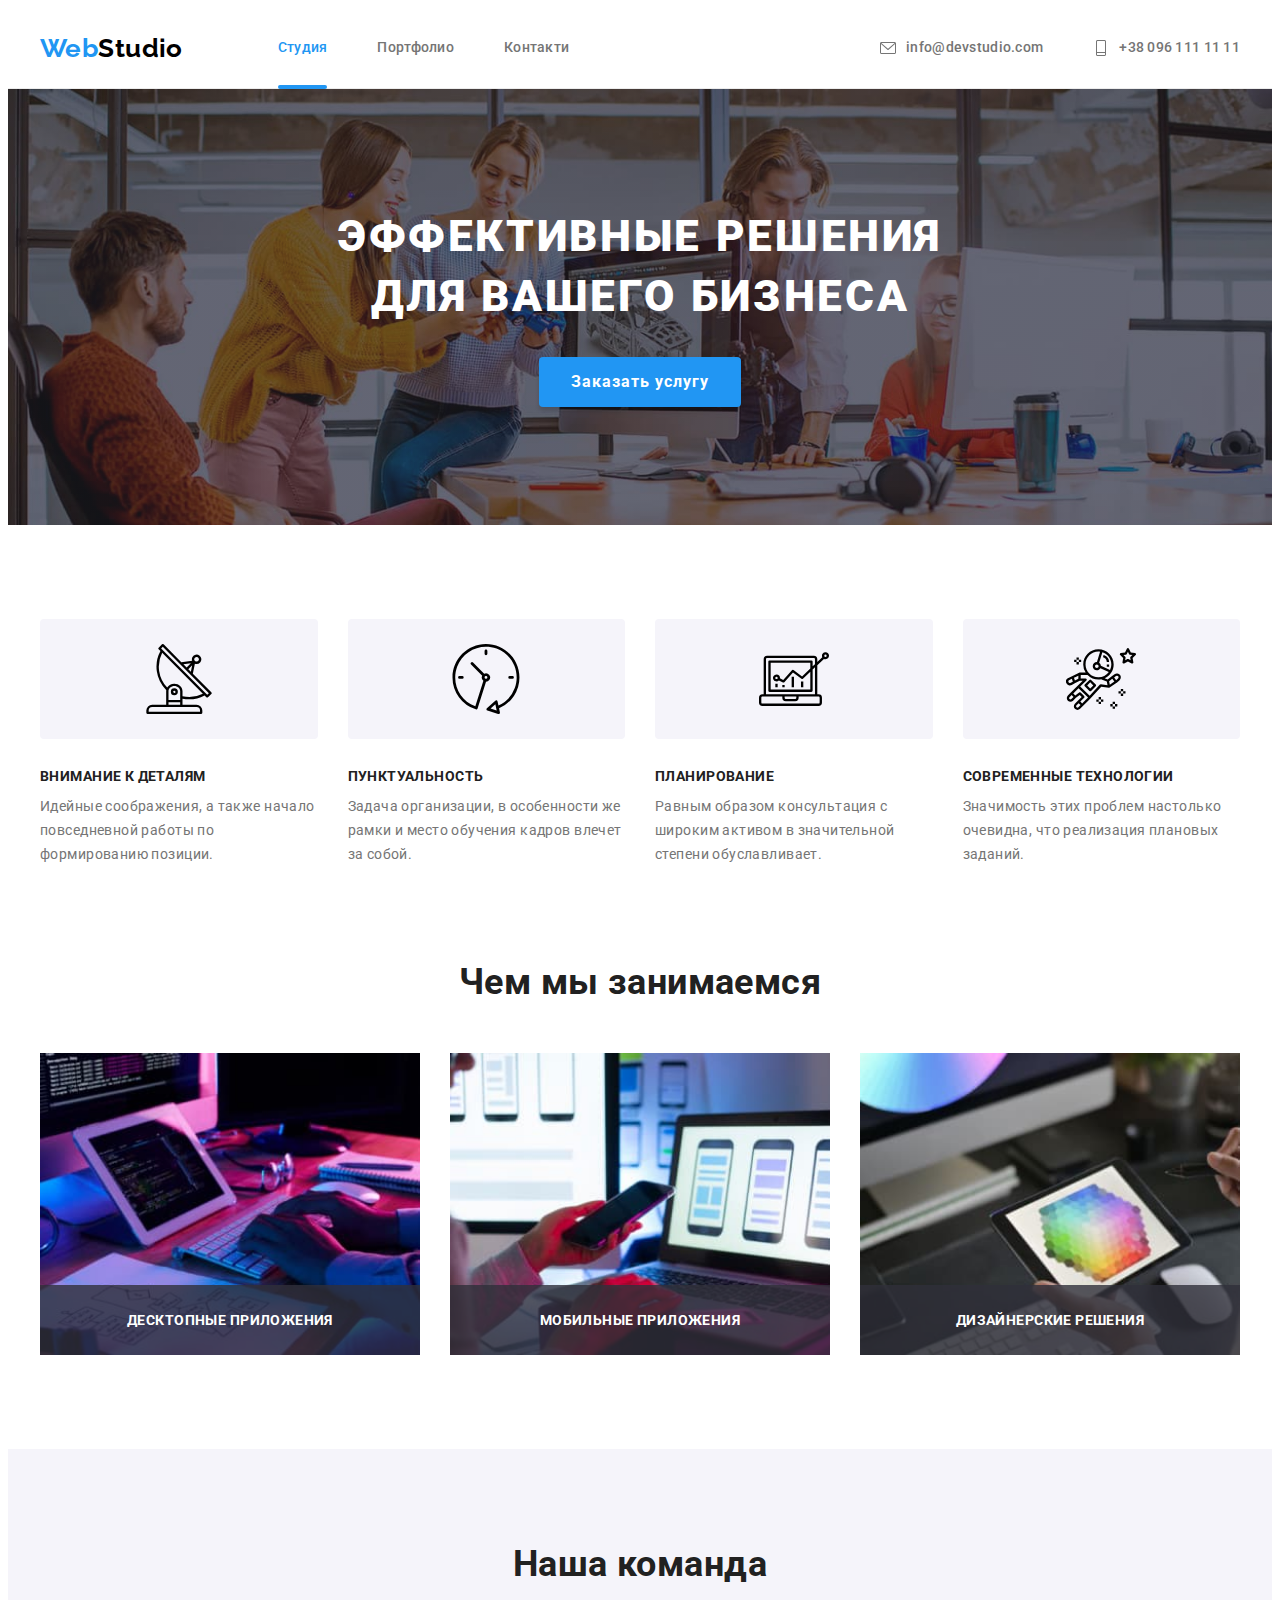
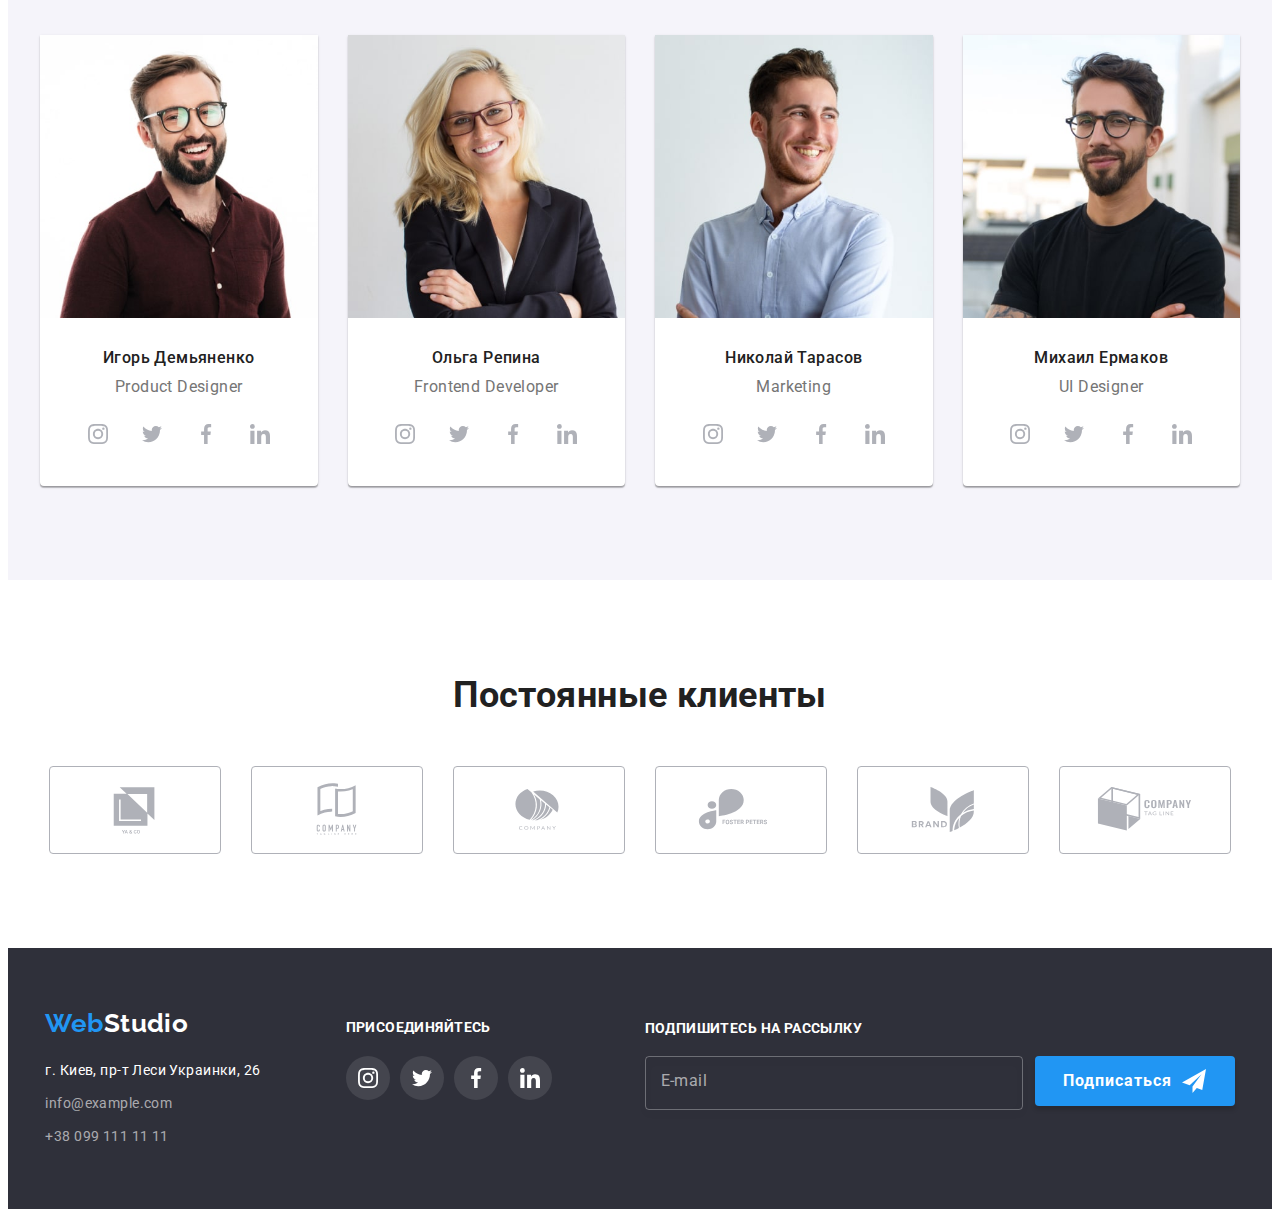
==== commit 6848a7ce: "add menu-mobile" ====
--- a/index.html
+++ b/index.html
@@ -17,7 +17,6 @@
       crossorigin="anonymous"
       referrerpolicy="no-referrer"
     />
-    <!-- <link rel="stylesheet" href="./css/style.css" /> -->
     <link rel="stylesheet" href="./css/main.min.css" />
     <title>WebStudio</title>
   </head>
@@ -56,6 +55,18 @@
             </a>
           </li>
         </ul>
+        <button
+          type="button"
+          class="menu-mobile__open"
+          width="40"
+          height="40"
+          data-mobile-menu-open
+          aria-expanded="кнопка мобильного меню"
+        >
+          <svg class="menu-mobile__icon" width="40" height="40">
+            <use href="./images/icons.svg#mobile-menu"></use>
+          </svg>
+        </button>
       </div>
     </header>
     <main>
@@ -605,10 +616,42 @@
         </div>
       </div>
     </footer>
+    <div class="menu-mobile is-hidden" data-mobile-menu-modal>
+      <button type="button" class="menu-mobile__close" data-mobile-menu-close>
+        <svg class="menu-mobile__icon" width="40" height="40">
+          <use href="./images/icons.svg#close-menu"></use>
+        </svg>
+      </button>
+      <ul class="mobile-nav__list">
+        <li class="mobile-nav__item">
+          <a href="./index.html" class="mobile-nav__link mobile-nav__link-current">Студия</a>
+        </li>
+        <li class="mobile-nav__item">
+          <a href="./portfolio.html" class="mobile-nav__link">Портфолио</a>
+        </li>
+        <li class="mobile-nav__item">
+          <a href="/" class="mobile-nav__link">Контакти</a>
+        </li>
+      </ul>
+      <ul class="mobile-contacts__list">
+        <li class="mobile-contacts__item">
+          <a href="tel:+380961111111" class="mobile-contacts__link mobile-contacts__link--phone"> +38 096 111 11 11 </a>
+        </li>
+        <li class="mobile-contacts__item">
+          <a href="mailto:info@devstudio.com" class="mobile-contacts__link mobile-contacts__link--mail"> info@devstudio.com </a>
+        </li>
+      </ul>
+      <ul class="mobile-social__list">
+        <li class="mobile-social__item"><a href="#" class="mobile-social__link">Instagram</a></li>
+        <li class="mobile-social__item"><a href="#" class="mobile-social__link">Twitter</a></li>
+        <li class="mobile-social__item"><a href="#" class="mobile-social__link">Facebook</a></li>
+        <li class="mobile-social__item"><a href="#" class="mobile-social__link">LinkedIn</a></li>
+      </ul>
+    </div>
     <div class="backdrop is-hidden" data-modal>
-      <div class="modal" data-modal>
+      <div class="modal">
         <svg class="modal__btn-close" width="30" height="30" data-modal-close>
-          <use href="./images/icons.svg#close-small"></use>
+          <use href="./images/icons.svg#close-modal"></use>
         </svg>
         <form class="modal-form">
           <p class="form__title">Оставьте свои данные, мы вам перезвоним</p>
@@ -674,6 +717,7 @@
         </form>
       </div>
     </div>
+    <script src="./js/menu-mobile.js"></script>
     <script src="./js/modal.js"></script>
   </body>
 </html>
--- a/css/main.min.css
+++ b/css/main.min.css
@@ -1 +1 @@
-.modal-form__btn-submit,.subscribe__button,.solutions__btn{font-family:"Roboto",sans-serif;font-weight:700;font-size:16px;line-height:1.88;letter-spacing:.06em;color:#fff;background-color:#2196f3;cursor:pointer;box-shadow:0px 4px 4px rgba(0,0,0,.15);border-radius:4px;border:none}.footer__logo,.logo{font-family:"Raleway",sans-serif;font-weight:700;font-size:26px;line-height:1.19;color:#000}.label-checkbox__item-visually-hidden,.peculiarities__title-visually-hidden{position:absolute;width:1px;height:1px;margin:-1px;border:0;padding:0;white-space:nowrap;clip-path:inset(100%);clip:rect(0 0 0 0);overflow:hidden}.customers__title,.team__title{font-size:28px;line-height:1.1785714286;text-align:center;margin-bottom:30px}h1,h2,h3,p,ul{margin:0;padding:0}img{display:block;width:100%}ul,a{text-decoration:none}ul{list-style:none}body{font-family:"Roboto",sans-serif;font-size:14px;line-height:1.14;letter-spacing:.03em;color:#212121;background-color:#fff}.container{padding:0 15px;margin:0 auto}@media screen and (max-width: 768px){.container{max-width:480px}}@media screen and (min-width: 768px){.container{max-width:768px}}@media screen and (min-width: 1200px){.container{max-width:1200px}}.section{padding-top:60px;padding-bottom:60px}@media screen and (min-width: 1200px){.section{padding-top:94px;padding-bottom:94px}}.header__container{display:flex}@media screen and (max-width: 480px){.header__container{max-width:480px}}@media screen and (min-width: 768px){.header__container{width:768px}}.logo__color{color:#2196f3}@media screen and (max-width: 768px){.logo{display:block;padding:16px 0 16px 0}}.nav__list,.contacts__list{display:none}@media screen and (min-width: 768px){.nav__list,.contacts__list{display:flex;align-items:center}}.nav__list,.contacts__list{gap:50px}.nav__list{margin-left:95px}.contacts__list{margin-left:auto}.nav__link,.contacts__link{font-weight:500;letter-spacing:.02em;color:#757575;display:inline-flex;padding:32px 0;transition:color 250ms cubic-bezier(0.4, 0, 0.2, 1)}.nav__link:hover,.nav__link:focus,.contacts__link:hover,.contacts__link:focus{color:#2196f3}.nav__link:hover .contacts__icon,.nav__link:focus .contacts__icon,.contacts__link:hover .contacts__icon,.contacts__link:focus .contacts__icon{fill:currentColor}.nav__link-current{position:relative;color:#2196f3}.nav__link-current::after{content:"";display:block;width:100%;height:4px;position:absolute;left:0;bottom:0;border-radius:2px;background-color:#2196f3}.contacts__icon{margin-right:10px;transition:fill 250ms cubic-bezier(0.4, 0, 0.2, 1)}.solutions{background:linear-gradient(to bottom, rgba(47, 48, 58, 0.4), rgba(47, 48, 58, 0.4)),url("../images/solutions/solutions480.jpg");background-size:cover;background-repeat:no-repeat;margin:0 auto;text-align:center;padding-top:118px;padding-bottom:118px}@media(min-device-pixel-ratio: 2),(min-resolution: 192dpi),(min-resolution: 2dppx){.solutions{background-image:linear-gradient(to bottom, rgba(47, 48, 58, 0.4), rgba(47, 48, 58, 0.4)),url("../images/solutions/solutions480@2x.jpg")}}@media screen and (min-width: 768px){.solutions{background:linear-gradient(to bottom, rgba(47, 48, 58, 0.4), rgba(47, 48, 58, 0.4)),url("../images/solutions/solutions768.jpg")}}@media screen and (min-width: 768px)and (min-device-pixel-ratio: 2),screen and (min-width: 768px)and (min-resolution: 192dpi),screen and (min-width: 768px)and (min-resolution: 2dppx){.solutions{background-image:linear-gradient(to bottom, rgba(47, 48, 58, 0.4), rgba(47, 48, 58, 0.4)),url("../images/solutions/solutions768@2x.jpg")}}@media screen and (min-width: 768px){.solutions{background:linear-gradient(to bottom, rgba(47, 48, 58, 0.4), rgba(47, 48, 58, 0.4)),url("../images/solutions/solutions1600.jpg");max-width:1600px;background-size:cover;background-repeat:no-repeat;background-size:cover;background-repeat:no-repeat}}@media screen and (min-width: 768px)and (min-device-pixel-ratio: 2),screen and (min-width: 768px)and (min-resolution: 192dpi),screen and (min-width: 768px)and (min-resolution: 2dppx){.solutions{background-image:linear-gradient(to bottom, rgba(47, 48, 58, 0.4), rgba(47, 48, 58, 0.4)),url("../images/solutions/solutions1600@2x.jpg")}}.solutions__title{font-weight:900;font-size:26px;line-height:1.62;letter-spacing:.06em;text-transform:uppercase;color:#fff;margin-bottom:30px;margin-left:auto;margin-right:auto}@media screen and (min-width: 768px){.solutions__title{width:360px}}@media screen and (min-width: 1200px){.solutions__title{font-size:44px;line-height:1.36;width:693px}}.solutions__btn{padding:10px 32px}@media screen and (min-width: 768px){.peculiarities__list{display:flex;gap:30px;flex-wrap:wrap}}@media screen and (max-width: 767px){.peculiarities__item:not(:last-child){margin-bottom:30px}}@media screen and (min-width: 768px){.peculiarities__item{width:calc((100% - 30px)/2)}}@media screen and (min-width: 1200px){.peculiarities__item{width:calc((100% - 90px)/4)}}.peculiarities__box{display:flex;height:120px;justify-content:center;align-items:center;background-color:#f5f4fa;border-radius:4px;margin-bottom:30px}.peculiarities__icon{width:70px;height:70px}.peculiarities__subtitle{font-size:14px;text-transform:uppercase;text-align:center;margin-bottom:10px}@media screen and (min-width: 767px){.peculiarities__subtitle{text-align:left}}.peculiarities__text{line-height:1.71;color:#757575}.works{display:none;padding-top:0}@media screen and (min-width: 1200px){.works{display:block}}.works__title{font-size:36px;line-height:1.17;text-align:center;margin-bottom:50px}.works__list{display:flex;gap:30px}.works__item{width:calc((100% - 60px)/3)}.works__thumb{position:relative}.works__descr{font-size:14px;line-height:1.1428571429;text-align:center;text-transform:uppercase;padding-top:27px;padding-bottom:27px;color:#fff;background-color:rgba(47,48,58,.8);position:absolute;width:100%;left:0;bottom:0}.team{background-color:#f5f4fa}@media screen and (min-width: 1200px){.team__title{font-size:36px;line-height:1.17;margin-bottom:50px}}.team__list{display:flex;gap:30px;flex-direction:column}@media screen and (min-width: 768px){.team__list{flex-direction:row;flex-wrap:wrap}}.team__item{text-align:center;background-color:#fff;width:100%;box-shadow:0px 1px 3px rgba(0,0,0,.12),0px 1px 1px rgba(0,0,0,.14),0px 2px 1px rgba(0,0,0,.2);border-radius:0px 0px 4px 4px}@media screen and (min-width: 768px){.team__item{width:calc((100% - 30px)/2)}}@media screen and (min-width: 1200px){.team__item{width:calc((100% - 90px)/4)}}.team__footer{padding:30px 0}.team__name{font-weight:500;font-size:16px;line-height:1.19;margin-bottom:10px}.team__profession{font-size:16px;line-height:1.19;color:#757575;margin-bottom:16px}.social__list{display:flex;justify-content:center;gap:10px}.social__item{display:flex}.social__link{display:inline-flex;justify-content:center;align-items:center;width:44px;height:44px;border-radius:50%;transition:background-color 250ms cubic-bezier(0.4, 0, 0.2, 1)}.social__link:hover,.social__link:focus{background-color:#2196f3}.social__link:hover .social__icon,.social__link:focus .social__icon{fill:#fff}.social__icon{fill:#afb1b8;transition:fill 250ms cubic-bezier(0.4, 0, 0.2, 1)}.customers{display:flex}@media screen and (min-width: 1200px){.customers__title{font-size:36px;line-height:1.17;margin-bottom:50px}}.customers__list{display:flex;gap:30px;flex-wrap:wrap}.customers__item{width:calc((100% - 30px)/2)}@media screen and (min-width: 768px){.customers__item{width:calc((100% - 60px)/3)}}@media screen and (min-width: 1200px){.customers__item{width:calc((100% - 150px)/6)}}.customers__link{display:flex;justify-content:center;padding:13px 32px;border:1px solid #afb1b8;border-radius:4px;transition:border-color 250ms cubic-bezier(0.4, 0, 0.2, 1)}.customers__link:hover{border-color:#2196f3}.customers__link:hover .customers__icon{fill:#2196f3}.customers__icon{width:106px;height:60px;fill:#afb1b8;transition:fill 250ms cubic-bezier(0.4, 0, 0.2, 1)}.footer{color:#fff;background-color:#2f303a;padding-top:60px;padding-bottom:60px}.footer__container{display:flex;gap:60px;flex-direction:column;justify-content:center}@media screen and (min-width: 768px){.footer__container{flex-direction:row}}.footer__logo{display:inline-block;margin-bottom:20px;color:inherit}.footer-address{text-align:center}@media screen and (min-width: 1200px){.footer-address{text-align:left}}address{font-style:normal}.footer-contacts__item{font-style:normal;font-weight:400;font-size:14px;line-height:1.71;list-style:none;margin-bottom:9px}.footer-contacts__item:last-child{margin-bottom:0}.footer-contacts__link{color:rgba(255,255,255,.6)}.footer-contacts__link-address{color:inherit}.footer-social{text-align:center}@media screen and (min-width: 1200px){.footer-social{margin-left:70px;text-align:left}}.footer-social__title{font-size:14px;line-height:1.14;letter-spacing:.03em;text-transform:uppercase;margin-bottom:20px;padding-top:12px}.footer-social__list{display:flex;gap:10px;justify-content:center}.footer-social__link{display:inline-flex;width:44px;height:44px;justify-content:center;align-items:center;border-radius:50%;background-color:rgba(255,255,255,.1);transition:background-color 250ms cubic-bezier(0.4, 0, 0.2, 1)}.footer-social__link:hover,.footer-social__link:focus{background-color:#2196f3}.footer-social__icon{width:20px;height:20px;fill:#fff}.footer-subscribe{padding-top:12px;text-align:center}@media screen and (min-width: 1200px){.footer-subscribe{margin-left:93px;text-align:left}}.footer-subscribe__title{margin-bottom:20px;font-size:14px;line-height:1.1428571429;text-transform:uppercase}.subscribe-box{display:flex;position:relative;flex-direction:column;gap:20px}@media screen and (min-width: 1200px){.subscribe-box{flex-direction:row}}.subscribe__input{border:1px solid rgba(255,255,255,.3);filter:drop-shadow(0px 4px 4px rgba(0, 0, 0, 0.15));border-radius:4px;background-color:rgba(0,0,0,0);width:100%;height:50px;padding-left:16px;color:rgba(255,255,255,.6);outline:none}.subscribe__input:focus+.subscribe__label,.subscribe__input:not(:placeholder-shown)+.subscribe__label{transform:translate(-16px, -35px)}@media screen and (min-width: 768px){.subscribe__input{width:450px}}@media screen and (min-width: 1200px){.subscribe__input{width:358px}}.subscribe__label{position:absolute;top:15px;left:16px;font-size:16px;line-height:1.25;color:rgba(255,255,255,.6);transition:transform 250ms cubic-bezier(0.4, 0, 0.2, 1)}.subscribe__button{display:flex;justify-content:center;align-items:center;width:200px;height:50px;margin:0 auto}@media screen and (min-width: 1200px){.subscribe__button{margin-left:12px}}.subscribe__icon{margin-left:10px;fill:currentColor}.backdrop{position:fixed;top:0;left:0;width:100%;height:100%;background-color:rgba(0,0,0,.2);transition:background-color 250ms cubic-bezier(0.4, 0, 0.2, 1),opacity 250ms cubic-bezier(0.4, 0, 0.2, 1),visibility 250ms cubic-bezier(0.4, 0, 0.2, 1)}.backdrop.is-hidden{opacity:0;pointer-events:none;visibility:hidden}.backdrop.is-hidden .modal{transform:translate(-50%, -50%) scale(1.2)}.modal{position:absolute;top:50%;left:50%;transform:translate(-50%, -50%) scale(1);width:100%;background:#fff;box-shadow:0px 1px 3px rgba(0,0,0,.12),0px 1px 1px rgba(0,0,0,.14),0px 2px 1px rgba(0,0,0,.2);border-radius:4px;padding:40px;transition:transform 250ms cubic-bezier(0.4, 0, 0.2, 1)}@media screen and (min-width: 480px)and (max-width: 1200px){.modal{width:450px}}@media screen and (min-width: 1200px){.modal{max-width:528px}}.modal__btn-close{position:absolute;right:8px;top:8px;padding:6px;border:1px solid rgba(0,0,0,.1);border-radius:50%;cursor:pointer;transition:border-color 250ms cubic-bezier(0.4, 0, 0.2, 1),fill 250ms cubic-bezier(0.4, 0, 0.2, 1)}.modal__btn-close:hover,.modal__btn-close:focus{border-color:#2196f3;fill:#2196f3}.form__title{font-weight:700;font-size:20px;line-height:23px;text-align:center;letter-spacing:.03em;color:#212121;margin-bottom:12px}.modal-form__list{display:flex;flex-direction:column;row-gap:10px}.modal-form__label{font-weight:400;font-size:12px;line-height:1.1666666667;letter-spacing:.01em;color:#757575}.modal-label__text{display:block;margin-bottom:4px}.modal-form__item-box{display:block;position:relative}.modal-form__input,.modal-form__textarea{outline:none;width:100%;height:40px;color:#757575;border:1px solid rgba(33,33,33,.2);border-radius:4px;padding-left:35px;transition:border-color #2196f3,fill #2196f3}.modal-form__input:focus,.modal-form__input:focus+.modal-form__icon,.modal-form__textarea:focus,.modal-form__textarea:focus+.modal-form__icon{border-color:#2196f3;fill:#2196f3}.modal-form__icon{position:absolute;top:11px;left:12px}.modal-form__textarea{padding:12px 16px;height:120px}.label-checkbox{display:flex;align-items:center;justify-content:center;font-size:12px;line-height:1.1666666667;color:#757575;margin-bottom:30px}@media screen and (min-width: 1200px){.label-checkbox{font-size:14px;line-height:1.71}}.label-checkbox__icon{display:inline-block;width:16px;height:15px;border:2px solid #212121;border-radius:2px;margin-right:8px}.label-checkbox__item:checked+.label-checkbox__icon{background-color:#2196f3;background-image:url(../images/check.svg);border-color:#2196f3}.label-checkbox__link{display:inline-block;color:#2196f3;text-decoration:underline}.modal-form__btn-submit{display:block;padding:10px 55px;margin:0 auto}.portfolio{border-top:1px solid #ececec}.potfolio__title{font-size:36px;line-height:1.17;text-align:center;margin-bottom:50px}.filter__list{list-style:none;display:flex;justify-content:center;gap:8px;margin-bottom:50px}.filter__button{font-family:"Roboto",sans-serif;font-weight:500;font-size:16px;line-height:1.6;background:#f5f4fa;border-radius:4px;border:none;cursor:pointer;padding:6px 22px}.filter__button:hover,.filter__button:focus{color:#fff;background-color:#2196f3;box-shadow:0px 3px 1px rgba(0,0,0,.1),0px 1px 2px rgba(0,0,0,.08),0px 2px 2px rgba(0,0,0,.12);transition:color 250ms cubic-bezier(0.4, 0, 0.2, 1),background-color 250ms cubic-bezier(0.4, 0, 0.2, 1)}.filter__button-active{color:#fff;background-color:#2196f3;box-shadow:0px 3px 1px rgba(0,0,0,.1),0px 1px 2px rgba(0,0,0,.08),0px 2px 2px rgba(0,0,0,.12)}.examples__list{display:flex;flex-wrap:wrap;gap:30px}.examples__item{transition:box-shadow 250ms cubic-bezier(0.4, 0, 0.2, 1)}.examples__item:hover,.examples__item:focus{box-shadow:0px 1px 1px rgba(0,0,0,.12),0px 4px 4px rgba(0,0,0,.06),1px 4px 6px rgba(0,0,0,.16);transition:box-shadow 250ms cubic-bezier(0.4, 0, 0.2, 1)}.examples__item:hover .examples__descr,.examples__item:focus .examples__descr{transform:translateY(0);transition:transform 250ms cubic-bezier(0.4, 0, 0.2, 1)}.examples__thumb{position:relative;overflow:hidden;pointer-events:none}.examples__descr{position:absolute;left:0;bottom:0;background:rgba(33,150,243,.9);padding:63px 24px;font-size:18px;line-height:1.5555555556;color:#fff;transform:translateY(101%);transition:transform 250ms cubic-bezier(0.4, 0, 0.2, 1)}.examples__footer{padding:20px 24px;border-left:1px solid #eee;border-right:1px solid #eee;border-bottom:1px solid #eee}.examples__title{font-size:18px;line-height:2;letter-spacing:.06em;color:#212121;margin-bottom:4px}.examples__text{font-size:16px;line-height:1.88;color:#757575}/*# sourceMappingURL=main.min.css.map */+.modal-form__btn-submit,.subscribe__button,.solutions__btn{font-family:"Roboto",sans-serif;font-weight:700;font-size:16px;line-height:1.88;letter-spacing:.06em;color:#fff;background-color:#2196f3;cursor:pointer;-webkit-box-shadow:0px 4px 4px rgba(0,0,0,.15);box-shadow:0px 4px 4px rgba(0,0,0,.15);border-radius:4px;border:none}.footer__logo,.logo{font-family:"Raleway",sans-serif;font-weight:700;font-size:26px;line-height:1.19;color:#000}.potfolio__title-visually-hidden,.label-checkbox__item-visually-hidden,.peculiarities__title-visually-hidden{position:absolute;width:1px;height:1px;margin:-1px;border:0;padding:0;white-space:nowrap;-webkit-clip-path:inset(100%);clip-path:inset(100%);clip:rect(0 0 0 0);overflow:hidden}.customers__title,.team__title{font-size:28px;line-height:1.1785714286;text-align:center;margin-bottom:30px}h1,h2,h3,p,ul{margin:0;padding:0}img{display:block;width:100%}ul,a{text-decoration:none}ul{list-style:none}body{font-family:"Roboto",sans-serif;font-size:14px;line-height:1.14;letter-spacing:.03em;color:#212121;background-color:#fff}.container{padding:0 15px;margin:0 auto}@media screen and (max-width: 768px){.container{max-width:480px}}@media screen and (min-width: 768px){.container{max-width:768px}}@media screen and (min-width: 1200px){.container{max-width:1200px}}.section{padding-top:60px;padding-bottom:60px}@media screen and (min-width: 1200px){.section{padding-top:94px;padding-bottom:94px}}.header{border-bottom:1px solid #ececec}.header__container{display:-webkit-box;display:-ms-flexbox;display:flex}.logo__color{color:#2196f3}@media screen and (max-width: 768px){.logo{display:block;padding:16px 0 16px 0}}.nav__list,.contacts__list{display:none}@media screen and (min-width: 768px){.nav__list,.contacts__list{display:-webkit-box;display:-ms-flexbox;display:flex;-webkit-box-align:center;-ms-flex-align:center;align-items:center}}.menu{position:relative;display:-webkit-box;display:-ms-flexbox;display:flex;-webkit-box-align:center;-ms-flex-align:center;align-items:center}.nav__list{gap:50px}.nav__list{margin-left:95px}.contacts__list{margin-left:auto;-webkit-box-orient:vertical;-webkit-box-direction:normal;-ms-flex-direction:column;flex-direction:column;-webkit-box-pack:center;-ms-flex-pack:center;justify-content:center;gap:10px;-webkit-box-align:start;-ms-flex-align:start;align-items:flex-start}@media screen and (min-width: 1200px){.contacts__list{-webkit-box-orient:horizontal;-webkit-box-direction:normal;-ms-flex-direction:row;flex-direction:row;-webkit-box-align:center;-ms-flex-align:center;align-items:center;gap:50px}}.nav__link{font-weight:500;letter-spacing:.02em;color:#757575;display:-webkit-inline-box;display:-ms-inline-flexbox;display:inline-flex;padding:32px 0;-webkit-transition:color 250ms cubic-bezier(0.4, 0, 0.2, 1);transition:color 250ms cubic-bezier(0.4, 0, 0.2, 1)}.nav__link:hover,.nav__link:focus{color:#2196f3}.nav__link:hover .contacts__icon,.nav__link:focus .contacts__icon{fill:currentColor}.contacts__link{font-weight:500;letter-spacing:.02em;color:#757575;display:-webkit-inline-box;display:-ms-inline-flexbox;display:inline-flex;-webkit-transition:color 250ms cubic-bezier(0.4, 0, 0.2, 1);transition:color 250ms cubic-bezier(0.4, 0, 0.2, 1)}.contacts__link:hover,.contacts__link:focus{color:#2196f3}.contacts__link:hover .contacts__icon,.contacts__link:focus .contacts__icon{fill:currentColor}@media screen and (min-width: 1200px){.contacts__link{padding:32px 0}}.nav__link-current{position:relative;color:#2196f3}.nav__link-current::after{content:"";display:block;width:100%;height:4px;position:absolute;left:0;bottom:-1px;border-radius:2px;background-color:#2196f3}.contacts__icon{margin-right:10px;fill:currentColor;-webkit-transition:fill 250ms cubic-bezier(0.4, 0, 0.2, 1);transition:fill 250ms cubic-bezier(0.4, 0, 0.2, 1)}.solutions{background:-webkit-gradient(linear, left top, left bottom, from(rgba(47, 48, 58, 0.4)), to(rgba(47, 48, 58, 0.4))),url("../images/solutions/solutions480.jpg");background:linear-gradient(to bottom, rgba(47, 48, 58, 0.4), rgba(47, 48, 58, 0.4)),url("../images/solutions/solutions480.jpg");background-size:cover;background-repeat:no-repeat;margin:0 auto;text-align:center;padding-top:118px;padding-bottom:118px}@media(min-device-pixel-ratio: 2),(-webkit-min-device-pixel-ratio: 2),(min-resolution: 192dpi),(min-resolution: 2dppx){.solutions{background-image:-webkit-gradient(linear, left top, left bottom, from(rgba(47, 48, 58, 0.4)), to(rgba(47, 48, 58, 0.4))),url("../images/solutions/solutions480@2x.jpg");background-image:linear-gradient(to bottom, rgba(47, 48, 58, 0.4), rgba(47, 48, 58, 0.4)),url("../images/solutions/solutions480@2x.jpg")}}@media screen and (min-width: 768px){.solutions{background:-webkit-gradient(linear, left top, left bottom, from(rgba(47, 48, 58, 0.4)), to(rgba(47, 48, 58, 0.4))),url("../images/solutions/solutions768.jpg");background:linear-gradient(to bottom, rgba(47, 48, 58, 0.4), rgba(47, 48, 58, 0.4)),url("../images/solutions/solutions768.jpg")}}@media screen and (min-width: 768px)and (min-device-pixel-ratio: 2),screen and (min-width: 768px)and (-webkit-min-device-pixel-ratio: 2),screen and (min-width: 768px)and (min-resolution: 192dpi),screen and (min-width: 768px)and (min-resolution: 2dppx){.solutions{background-image:-webkit-gradient(linear, left top, left bottom, from(rgba(47, 48, 58, 0.4)), to(rgba(47, 48, 58, 0.4))),url("../images/solutions/solutions768@2x.jpg");background-image:linear-gradient(to bottom, rgba(47, 48, 58, 0.4), rgba(47, 48, 58, 0.4)),url("../images/solutions/solutions768@2x.jpg")}}@media screen and (min-width: 768px){.solutions{background:-webkit-gradient(linear, left top, left bottom, from(rgba(47, 48, 58, 0.4)), to(rgba(47, 48, 58, 0.4))),url("../images/solutions/solutions1600.jpg");background:linear-gradient(to bottom, rgba(47, 48, 58, 0.4), rgba(47, 48, 58, 0.4)),url("../images/solutions/solutions1600.jpg");max-width:1600px;background-size:cover;background-repeat:no-repeat;background-size:cover;background-repeat:no-repeat}}@media screen and (min-width: 768px)and (min-device-pixel-ratio: 2),screen and (min-width: 768px)and (-webkit-min-device-pixel-ratio: 2),screen and (min-width: 768px)and (min-resolution: 192dpi),screen and (min-width: 768px)and (min-resolution: 2dppx){.solutions{background-image:-webkit-gradient(linear, left top, left bottom, from(rgba(47, 48, 58, 0.4)), to(rgba(47, 48, 58, 0.4))),url("../images/solutions/solutions1600@2x.jpg");background-image:linear-gradient(to bottom, rgba(47, 48, 58, 0.4), rgba(47, 48, 58, 0.4)),url("../images/solutions/solutions1600@2x.jpg")}}.solutions__title{font-weight:900;font-size:26px;line-height:1.62;letter-spacing:.06em;text-transform:uppercase;color:#fff;margin-bottom:30px;margin-left:auto;margin-right:auto}@media screen and (min-width: 768px){.solutions__title{width:360px}}@media screen and (min-width: 1200px){.solutions__title{font-size:44px;line-height:1.36;width:693px}}.solutions__btn{padding:10px 32px}@media screen and (min-width: 768px){.peculiarities__list{display:-webkit-box;display:-ms-flexbox;display:flex;gap:30px;-ms-flex-wrap:wrap;flex-wrap:wrap}}@media screen and (max-width: 767px){.peculiarities__item:not(:last-child){margin-bottom:30px}}@media screen and (min-width: 768px){.peculiarities__item{width:calc((100% - 30px)/2)}}@media screen and (min-width: 1200px){.peculiarities__item{width:calc((100% - 90px)/4)}}.peculiarities__box{display:-webkit-box;display:-ms-flexbox;display:flex;height:120px;-webkit-box-pack:center;-ms-flex-pack:center;justify-content:center;-webkit-box-align:center;-ms-flex-align:center;align-items:center;background-color:#f5f4fa;border-radius:4px;margin-bottom:30px}.peculiarities__icon{width:70px;height:70px}.peculiarities__subtitle{font-size:14px;text-transform:uppercase;text-align:center;margin-bottom:10px}@media screen and (min-width: 767px){.peculiarities__subtitle{text-align:left}}.peculiarities__text{line-height:1.71;color:#757575}.works{display:none;padding-top:0}@media screen and (min-width: 1200px){.works{display:block}}.works__title{font-size:36px;line-height:1.17;text-align:center;margin-bottom:50px}.works__list{display:-webkit-box;display:-ms-flexbox;display:flex;gap:30px}.works__item{width:calc((100% - 60px)/3)}.works__thumb{position:relative}.works__descr{font-size:14px;line-height:1.1428571429;text-align:center;text-transform:uppercase;padding-top:27px;padding-bottom:27px;color:#fff;background-color:rgba(47,48,58,.8);position:absolute;width:100%;left:0;bottom:0}.team{background-color:#f5f4fa}@media screen and (min-width: 1200px){.team__title{font-size:36px;line-height:1.17;margin-bottom:50px}}.team__list{display:-webkit-box;display:-ms-flexbox;display:flex;gap:30px;-webkit-box-orient:vertical;-webkit-box-direction:normal;-ms-flex-direction:column;flex-direction:column}@media screen and (min-width: 768px){.team__list{-webkit-box-orient:horizontal;-webkit-box-direction:normal;-ms-flex-direction:row;flex-direction:row;-ms-flex-wrap:wrap;flex-wrap:wrap}}.team__item{text-align:center;background-color:#fff;width:100%;-webkit-box-shadow:0px 1px 3px rgba(0,0,0,.12),0px 1px 1px rgba(0,0,0,.14),0px 2px 1px rgba(0,0,0,.2);box-shadow:0px 1px 3px rgba(0,0,0,.12),0px 1px 1px rgba(0,0,0,.14),0px 2px 1px rgba(0,0,0,.2);border-radius:0px 0px 4px 4px}@media screen and (min-width: 768px){.team__item{width:calc((100% - 30px)/2)}}@media screen and (min-width: 1200px){.team__item{width:calc((100% - 90px)/4)}}.team__footer{padding:30px 0}.team__name{font-weight:500;font-size:16px;line-height:1.19;margin-bottom:10px}.team__profession{font-size:16px;line-height:1.19;color:#757575;margin-bottom:16px}.social__list{display:-webkit-box;display:-ms-flexbox;display:flex;-webkit-box-pack:center;-ms-flex-pack:center;justify-content:center;gap:10px}.social__item{display:-webkit-box;display:-ms-flexbox;display:flex}.social__link{display:-webkit-inline-box;display:-ms-inline-flexbox;display:inline-flex;-webkit-box-pack:center;-ms-flex-pack:center;justify-content:center;-webkit-box-align:center;-ms-flex-align:center;align-items:center;width:44px;height:44px;border-radius:50%;-webkit-transition:background-color 250ms cubic-bezier(0.4, 0, 0.2, 1);transition:background-color 250ms cubic-bezier(0.4, 0, 0.2, 1)}.social__link:hover,.social__link:focus{background-color:#2196f3}.social__link:hover .social__icon,.social__link:focus .social__icon{fill:#fff}.social__icon{fill:#afb1b8;-webkit-transition:fill 250ms cubic-bezier(0.4, 0, 0.2, 1);transition:fill 250ms cubic-bezier(0.4, 0, 0.2, 1)}.customers{display:-webkit-box;display:-ms-flexbox;display:flex}@media screen and (min-width: 1200px){.customers__title{font-size:36px;line-height:1.17;margin-bottom:50px}}.customers__list{display:-webkit-box;display:-ms-flexbox;display:flex;gap:30px;-ms-flex-wrap:wrap;flex-wrap:wrap}.customers__item{width:calc((100% - 30px)/2)}@media screen and (min-width: 768px){.customers__item{width:calc((100% - 60px)/3)}}@media screen and (min-width: 1200px){.customers__item{width:calc((100% - 150px)/6)}}.customers__link{display:-webkit-box;display:-ms-flexbox;display:flex;-webkit-box-pack:center;-ms-flex-pack:center;justify-content:center;padding:13px 32px;border:1px solid #afb1b8;border-radius:4px;-webkit-transition:border-color 250ms cubic-bezier(0.4, 0, 0.2, 1);transition:border-color 250ms cubic-bezier(0.4, 0, 0.2, 1)}.customers__link:hover{border-color:#2196f3}.customers__link:hover .customers__icon{fill:#2196f3}.customers__icon{width:106px;height:60px;fill:#afb1b8;-webkit-transition:fill 250ms cubic-bezier(0.4, 0, 0.2, 1);transition:fill 250ms cubic-bezier(0.4, 0, 0.2, 1)}.footer{color:#fff;background-color:#2f303a;padding-top:60px;padding-bottom:60px}.footer__container{display:-webkit-box;display:-ms-flexbox;display:flex;gap:60px;-webkit-box-orient:vertical;-webkit-box-direction:normal;-ms-flex-direction:column;flex-direction:column;-webkit-box-pack:center;-ms-flex-pack:center;justify-content:center}@media screen and (min-width: 768px){.footer__container{-webkit-box-orient:horizontal;-webkit-box-direction:normal;-ms-flex-direction:row;flex-direction:row;-ms-flex-wrap:wrap;flex-wrap:wrap}}@media screen and (min-width: 1200px){.footer__container{gap:0}}.footer__logo{display:inline-block;margin-bottom:20px;color:inherit}.footer-address{text-align:center}@media screen and (min-width: 1200px){.footer-address{text-align:left}}address{font-style:normal}.footer-contacts__item{font-style:normal;font-weight:400;font-size:14px;line-height:1.71;list-style:none;margin-bottom:9px}.footer-contacts__item:last-child{margin-bottom:0}.footer-contacts__link{color:rgba(255,255,255,.6)}.footer-contacts__link-address{color:inherit}.footer-social{text-align:center}@media screen and (min-width: 768px){.footer-social{margin-left:165px}}@media screen and (min-width: 1200px){.footer-social{margin-left:85px;text-align:left}}.footer-social__title{font-size:14px;line-height:1.14;letter-spacing:.03em;text-transform:uppercase;margin-bottom:20px;padding-top:12px}.footer-social__list{display:-webkit-box;display:-ms-flexbox;display:flex;gap:10px;-webkit-box-pack:center;-ms-flex-pack:center;justify-content:center}.footer-social__link{display:-webkit-inline-box;display:-ms-inline-flexbox;display:inline-flex;width:44px;height:44px;-webkit-box-pack:center;-ms-flex-pack:center;justify-content:center;-webkit-box-align:center;-ms-flex-align:center;align-items:center;border-radius:50%;background-color:rgba(255,255,255,.1);-webkit-transition:background-color 250ms cubic-bezier(0.4, 0, 0.2, 1);transition:background-color 250ms cubic-bezier(0.4, 0, 0.2, 1)}.footer-social__link:hover,.footer-social__link:focus{background-color:#2196f3}.footer-social__icon{width:20px;height:20px;fill:#fff}.footer-subscribe{padding-top:12px;text-align:center}@media screen and (min-width: 1200px){.footer-subscribe{margin-left:93px;text-align:left}}.footer-subscribe__title{margin-bottom:20px;font-size:14px;line-height:1.1428571429;text-transform:uppercase}.subscribe-box{display:-webkit-box;display:-ms-flexbox;display:flex;position:relative;-webkit-box-orient:vertical;-webkit-box-direction:normal;-ms-flex-direction:column;flex-direction:column;gap:20px}@media screen and (min-width: 1200px){.subscribe-box{-webkit-box-orient:horizontal;-webkit-box-direction:normal;-ms-flex-direction:row;flex-direction:row;gap:12px}}.subscribe__input{border:1px solid rgba(255,255,255,.3);-webkit-filter:drop-shadow(0px 4px 4px rgba(0, 0, 0, 0.15));filter:drop-shadow(0px 4px 4px rgba(0, 0, 0, 0.15));border-radius:4px;background-color:rgba(0,0,0,0);width:100%;height:50px;padding-left:16px;color:rgba(255,255,255,.6);outline:none}.subscribe__input:not(:-moz-placeholder-shown)+.subscribe__label{transform:translate(-16px, -35px)}.subscribe__input:not(:-ms-input-placeholder)+.subscribe__label{transform:translate(-16px, -35px)}.subscribe__input:focus+.subscribe__label,.subscribe__input:not(:placeholder-shown)+.subscribe__label{-webkit-transform:translate(-16px, -35px);transform:translate(-16px, -35px)}@media screen and (min-width: 768px){.subscribe__input{width:450px}}@media screen and (min-width: 1200px){.subscribe__input{width:358px}}.subscribe__label{position:absolute;top:15px;left:16px;font-size:16px;line-height:1.25;color:rgba(255,255,255,.6);-webkit-transition:-webkit-transform 250ms cubic-bezier(0.4, 0, 0.2, 1);transition:-webkit-transform 250ms cubic-bezier(0.4, 0, 0.2, 1);transition:transform 250ms cubic-bezier(0.4, 0, 0.2, 1);transition:transform 250ms cubic-bezier(0.4, 0, 0.2, 1), -webkit-transform 250ms cubic-bezier(0.4, 0, 0.2, 1)}.subscribe__button{display:-webkit-box;display:-ms-flexbox;display:flex;-webkit-box-pack:center;-ms-flex-pack:center;justify-content:center;-webkit-box-align:center;-ms-flex-align:center;align-items:center;width:200px;height:50px;margin:0 auto}.subscribe__icon{margin-left:10px;fill:currentColor}.backdrop{position:fixed;top:0;left:0;width:100%;height:100%;background-color:rgba(0,0,0,.2);-webkit-transition:background-color 250ms cubic-bezier(0.4, 0, 0.2, 1),opacity 250ms cubic-bezier(0.4, 0, 0.2, 1),visibility 250ms cubic-bezier(0.4, 0, 0.2, 1);transition:background-color 250ms cubic-bezier(0.4, 0, 0.2, 1),opacity 250ms cubic-bezier(0.4, 0, 0.2, 1),visibility 250ms cubic-bezier(0.4, 0, 0.2, 1)}.backdrop.is-hidden{opacity:0;pointer-events:none;visibility:hidden}.backdrop.is-hidden .modal{-webkit-transform:translate(-50%, -50%) scale(1.2);transform:translate(-50%, -50%) scale(1.2)}.modal{position:absolute;top:50%;left:50%;-webkit-transform:translate(-50%, -50%) scale(1);transform:translate(-50%, -50%) scale(1);width:100%;background:#fff;-webkit-box-shadow:0px 1px 3px rgba(0,0,0,.12),0px 1px 1px rgba(0,0,0,.14),0px 2px 1px rgba(0,0,0,.2);box-shadow:0px 1px 3px rgba(0,0,0,.12),0px 1px 1px rgba(0,0,0,.14),0px 2px 1px rgba(0,0,0,.2);border-radius:4px;padding:40px;-webkit-transition:-webkit-transform 250ms cubic-bezier(0.4, 0, 0.2, 1);transition:-webkit-transform 250ms cubic-bezier(0.4, 0, 0.2, 1);transition:transform 250ms cubic-bezier(0.4, 0, 0.2, 1);transition:transform 250ms cubic-bezier(0.4, 0, 0.2, 1), -webkit-transform 250ms cubic-bezier(0.4, 0, 0.2, 1)}@media screen and (min-width: 480px)and (max-width: 1200px){.modal{width:450px}}@media screen and (min-width: 1200px){.modal{max-width:528px}}.modal__btn-close{position:absolute;right:8px;top:8px;padding:6px;border:1px solid rgba(0,0,0,.1);border-radius:50%;cursor:pointer;-webkit-transition:border-color 250ms cubic-bezier(0.4, 0, 0.2, 1),fill 250ms cubic-bezier(0.4, 0, 0.2, 1);transition:border-color 250ms cubic-bezier(0.4, 0, 0.2, 1),fill 250ms cubic-bezier(0.4, 0, 0.2, 1)}.modal__btn-close:hover,.modal__btn-close:focus{border-color:#2196f3;fill:#2196f3}.form__title{font-weight:700;font-size:20px;line-height:23px;text-align:center;letter-spacing:.03em;color:#212121;margin-bottom:12px}.modal-form__list{display:-webkit-box;display:-ms-flexbox;display:flex;-webkit-box-orient:vertical;-webkit-box-direction:normal;-ms-flex-direction:column;flex-direction:column;row-gap:10px}.modal-form__label{font-weight:400;font-size:12px;line-height:1.1666666667;letter-spacing:.01em;color:#757575}.modal-label__text{display:block;margin-bottom:4px}.modal-form__item-box{display:block;position:relative}.modal-form__input,.modal-form__textarea{outline:none;width:100%;height:40px;color:#757575;border:1px solid rgba(33,33,33,.2);border-radius:4px;padding-left:35px;-webkit-transition:border-color #2196f3,fill #2196f3;transition:border-color #2196f3,fill #2196f3}.modal-form__input:focus,.modal-form__input:focus+.modal-form__icon,.modal-form__textarea:focus,.modal-form__textarea:focus+.modal-form__icon{border-color:#2196f3;fill:#2196f3}.modal-form__icon{position:absolute;top:11px;left:12px}.modal-form__textarea{padding:12px 16px;height:120px}.label-checkbox{display:-webkit-box;display:-ms-flexbox;display:flex;-webkit-box-align:center;-ms-flex-align:center;align-items:center;-webkit-box-pack:center;-ms-flex-pack:center;justify-content:center;font-size:12px;line-height:1.1666666667;color:#757575;margin-bottom:30px}@media screen and (min-width: 1200px){.label-checkbox{font-size:14px;line-height:1.71}}.label-checkbox__icon{display:inline-block;width:16px;height:15px;border:2px solid #212121;border-radius:2px;margin-right:8px}.label-checkbox__item:checked+.label-checkbox__icon{background-color:#2196f3;background-image:url("../images/check.svg");border-color:#2196f3}.label-checkbox__link{display:inline-block;color:#2196f3;text-decoration:underline}.modal-form__btn-submit{display:block;padding:10px 55px;margin:0 auto}.potfolio__title{font-size:36px;line-height:1.17;text-align:center;margin-bottom:50px}.filter__list{list-style:none;display:-webkit-box;display:-ms-flexbox;display:flex;-ms-flex-wrap:wrap;flex-wrap:wrap;-webkit-column-gap:8px;-moz-column-gap:8px;column-gap:8px;row-gap:15px;margin-bottom:50px}@media screen and (min-width: 768px){.filter__list{-webkit-box-pack:center;-ms-flex-pack:center;justify-content:center}}.filter__button{font-family:"Roboto",sans-serif;font-weight:500;font-size:16px;line-height:1.6;background:#f5f4fa;border-radius:4px;border:none;cursor:pointer;padding:6px 22px}.filter__button:hover,.filter__button:focus{color:#fff;background-color:#2196f3;-webkit-box-shadow:0px 3px 1px rgba(0,0,0,.1),0px 1px 2px rgba(0,0,0,.08),0px 2px 2px rgba(0,0,0,.12);box-shadow:0px 3px 1px rgba(0,0,0,.1),0px 1px 2px rgba(0,0,0,.08),0px 2px 2px rgba(0,0,0,.12);-webkit-transition:color 250ms cubic-bezier(0.4, 0, 0.2, 1),background-color 250ms cubic-bezier(0.4, 0, 0.2, 1);transition:color 250ms cubic-bezier(0.4, 0, 0.2, 1),background-color 250ms cubic-bezier(0.4, 0, 0.2, 1)}.filter__button-active{color:#fff;background-color:#2196f3;-webkit-box-shadow:0px 3px 1px rgba(0,0,0,.1),0px 1px 2px rgba(0,0,0,.08),0px 2px 2px rgba(0,0,0,.12);box-shadow:0px 3px 1px rgba(0,0,0,.1),0px 1px 2px rgba(0,0,0,.08),0px 2px 2px rgba(0,0,0,.12)}.examples__list{display:-webkit-box;display:-ms-flexbox;display:flex;-ms-flex-wrap:wrap;flex-wrap:wrap;-webkit-box-pack:center;-ms-flex-pack:center;justify-content:center;gap:30px}.examples__item{-webkit-transition:-webkit-box-shadow 250ms cubic-bezier(0.4, 0, 0.2, 1);transition:-webkit-box-shadow 250ms cubic-bezier(0.4, 0, 0.2, 1);transition:box-shadow 250ms cubic-bezier(0.4, 0, 0.2, 1);transition:box-shadow 250ms cubic-bezier(0.4, 0, 0.2, 1), -webkit-box-shadow 250ms cubic-bezier(0.4, 0, 0.2, 1)}@media screen and (min-width: 768px){.examples__item{width:calc((100% - 30px)/2)}}@media screen and (min-width: 1200px){.examples__item{width:calc((100% - 60px)/3)}}.examples__item:hover,.examples__item:focus{-webkit-box-shadow:0px 1px 1px rgba(0,0,0,.12),0px 4px 4px rgba(0,0,0,.06),1px 4px 6px rgba(0,0,0,.16);box-shadow:0px 1px 1px rgba(0,0,0,.12),0px 4px 4px rgba(0,0,0,.06),1px 4px 6px rgba(0,0,0,.16);-webkit-transition:-webkit-box-shadow 250ms cubic-bezier(0.4, 0, 0.2, 1);transition:-webkit-box-shadow 250ms cubic-bezier(0.4, 0, 0.2, 1);transition:box-shadow 250ms cubic-bezier(0.4, 0, 0.2, 1);transition:box-shadow 250ms cubic-bezier(0.4, 0, 0.2, 1), -webkit-box-shadow 250ms cubic-bezier(0.4, 0, 0.2, 1)}.examples__item:hover .examples__descr,.examples__item:focus .examples__descr{-webkit-transform:translateY(0);transform:translateY(0);-webkit-transition:-webkit-transform 250ms cubic-bezier(0.4, 0, 0.2, 1);transition:-webkit-transform 250ms cubic-bezier(0.4, 0, 0.2, 1);transition:transform 250ms cubic-bezier(0.4, 0, 0.2, 1);transition:transform 250ms cubic-bezier(0.4, 0, 0.2, 1), -webkit-transform 250ms cubic-bezier(0.4, 0, 0.2, 1)}.examples__thumb{position:relative;overflow:hidden;pointer-events:none}.examples__descr{position:absolute;left:0;bottom:0;background:rgba(33,150,243,.9);padding:63px 24px;font-size:18px;line-height:1.5555555556;color:#fff;-webkit-transform:translateY(101%);transform:translateY(101%);-webkit-transition:-webkit-transform 250ms cubic-bezier(0.4, 0, 0.2, 1);transition:-webkit-transform 250ms cubic-bezier(0.4, 0, 0.2, 1);transition:transform 250ms cubic-bezier(0.4, 0, 0.2, 1);transition:transform 250ms cubic-bezier(0.4, 0, 0.2, 1), -webkit-transform 250ms cubic-bezier(0.4, 0, 0.2, 1)}.examples__footer{padding:20px 24px;border-left:1px solid #eee;border-right:1px solid #eee;border-bottom:1px solid #eee}.examples__title{font-size:18px;line-height:2;letter-spacing:.06em;color:#212121;margin-bottom:4px}.examples__text{font-size:16px;line-height:1.88;color:#757575}.menu-mobile.is-hidden{opacity:0;pointer-events:none;visibility:hidden;-webkit-transform:translateX(100%);transform:translateX(100%)}.menu-mobile{position:fixed;display:block;width:100%;height:796px;top:0;right:0;padding-top:48px;padding-left:40px;background-color:#fff;-webkit-transform:translateX(0);transform:translateX(0);-webkit-transition:-webkit-transform 250ms cubic-bezier(0.4, 0, 0.2, 1);transition:-webkit-transform 250ms cubic-bezier(0.4, 0, 0.2, 1);transition:transform 250ms cubic-bezier(0.4, 0, 0.2, 1);transition:transform 250ms cubic-bezier(0.4, 0, 0.2, 1), -webkit-transform 250ms cubic-bezier(0.4, 0, 0.2, 1)}@media screen and (min-width: 768px){.menu-mobile{display:none}}.menu-mobile__open,.menu-mobile__close{position:absolute;top:10px;right:10px;display:-webkit-box;display:-ms-flexbox;display:flex;-webkit-box-pack:center;-ms-flex-pack:center;justify-content:center;-webkit-box-align:center;-ms-flex-align:center;align-items:center;width:40px;height:40px;background-color:rgba(0,0,0,0);border:rgba(0,0,0,0);cursor:pointer}.menu-mobile__open:hover,.menu-mobile__open:focus,.menu-mobile__close:hover,.menu-mobile__close:focus{fill:#2196f3}@media screen and (min-width: 768px){.menu-mobile__open,.menu-mobile__close{display:none}}.mobile-nav__list{display:-webkit-box;display:-ms-flexbox;display:flex;-webkit-box-orient:vertical;-webkit-box-direction:normal;-ms-flex-direction:column;flex-direction:column;gap:32px;margin-bottom:302px}.mobile-nav__link{font-weight:500;font-size:40px;line-height:1.175;letter-spacing:.02em;color:#212121}.mobile-nav__link-current,.mobile-nav__link:hover,.mobile-nav__link:focus{color:#2196f3}.mobile-contacts__list{display:-webkit-box;display:-ms-flexbox;display:flex;-webkit-box-orient:vertical;-webkit-box-direction:normal;-ms-flex-direction:column;flex-direction:column;gap:32px;margin-bottom:64px}.mobile-contacts__link{letter-spacing:.02em;font-weight:500}.mobile-contacts__link--phone{font-size:34px;line-height:1.1764705882;color:#2196f3}.mobile-contacts__link--mail{font-size:24px;line-height:1.1666666667;color:#757575}.mobile-social__list{display:-webkit-box;display:-ms-flexbox;display:flex;gap:20px}.mobile-social__item:not(:last-child):after{content:"";position:relative;left:10px;border-right:1px solid rgba(33,33,33,.2)}.mobile-social__link{font-weight:500;font-size:18px;line-height:1.2222222222;color:#2196f3}/*# sourceMappingURL=main.min.css.map */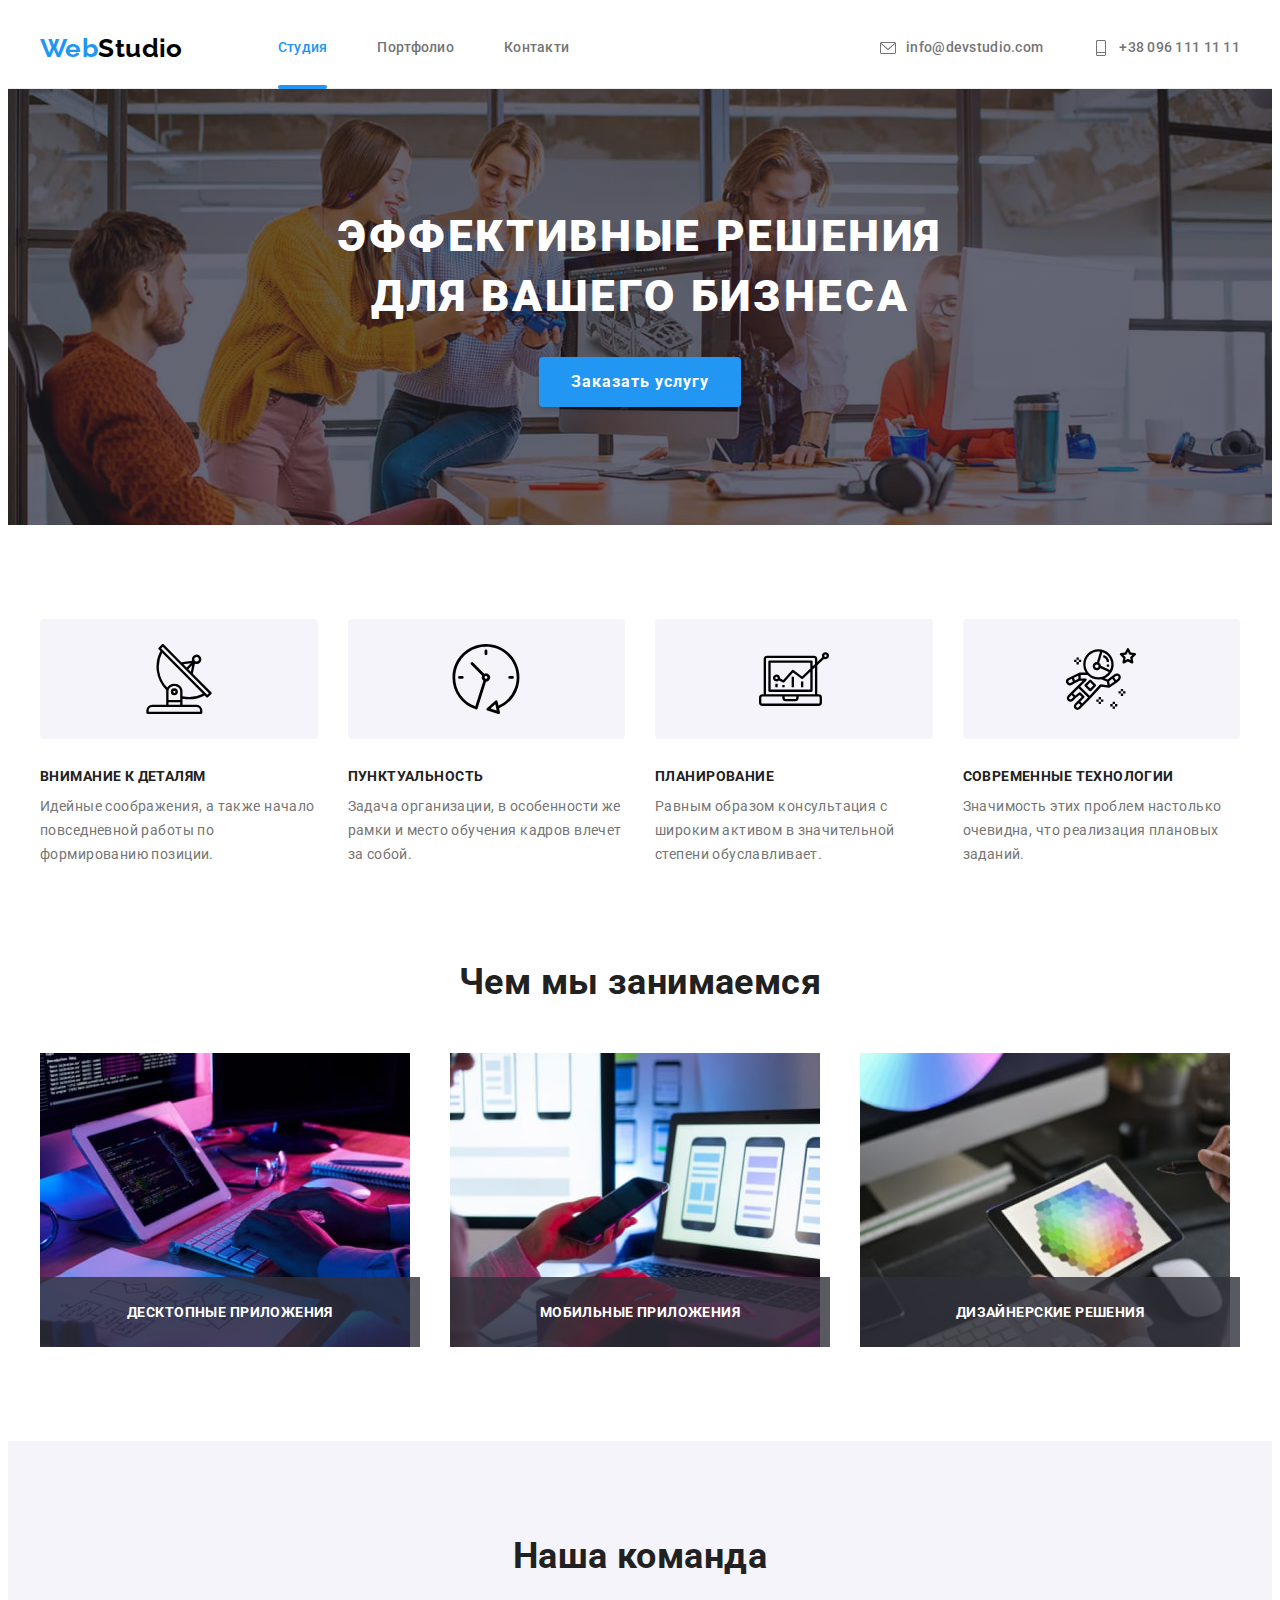
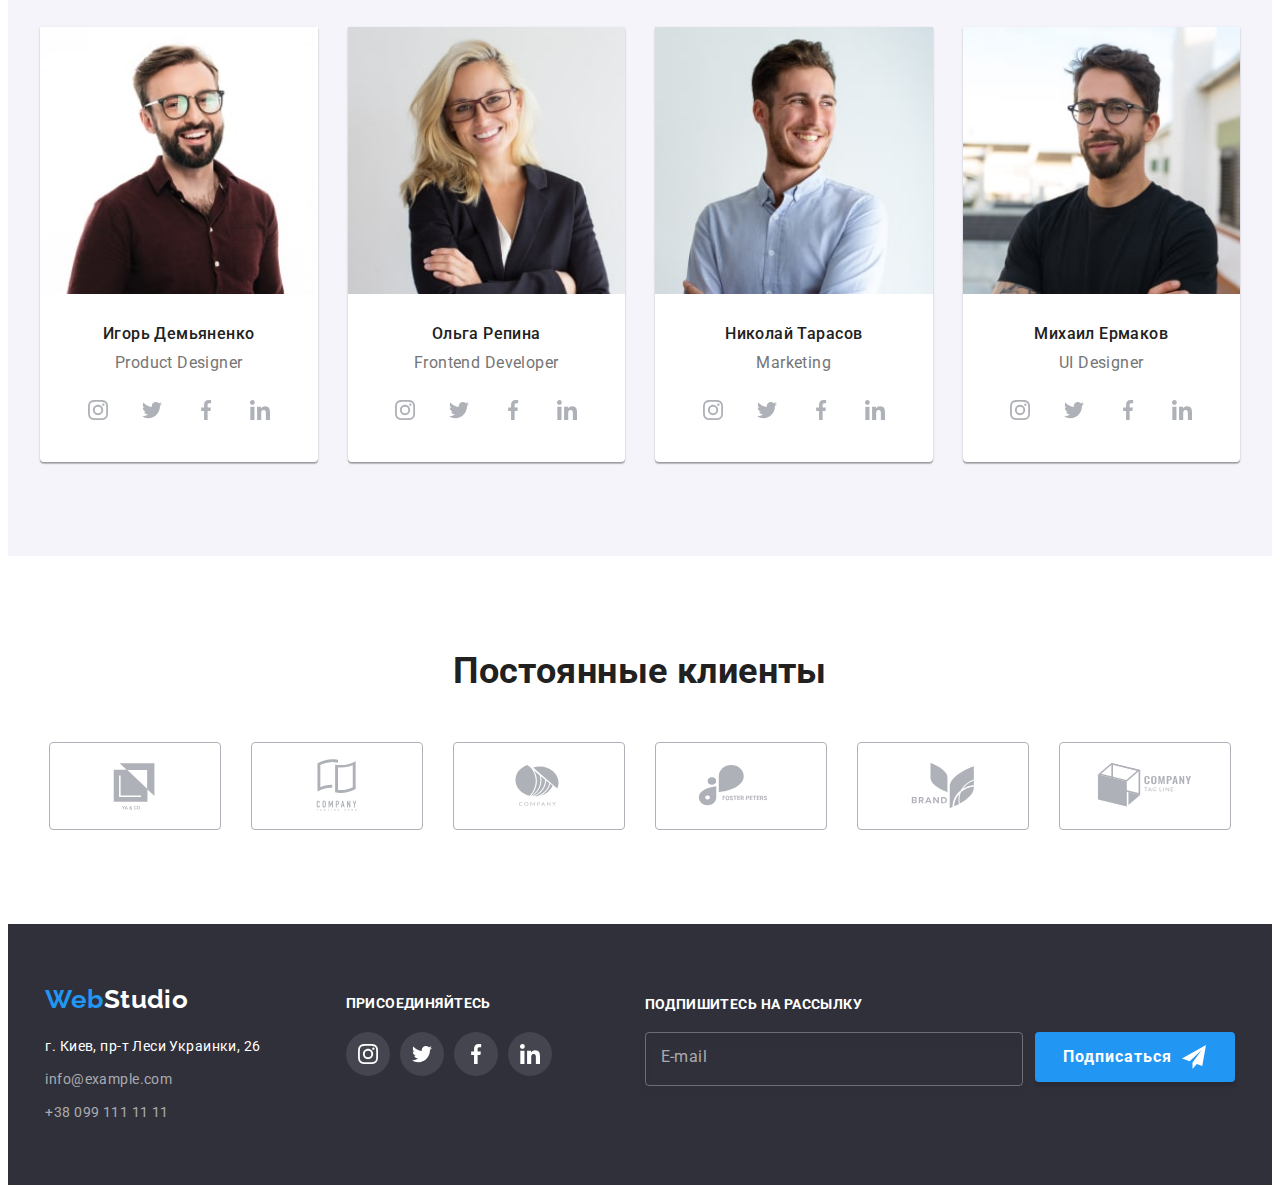
==== commit 212d1ab7: "add retina images and some styles" ====
--- a/index.html
+++ b/index.html
@@ -58,10 +58,8 @@
         <button
           type="button"
           class="menu-mobile__open"
-          width="40"
-          height="40"
           data-mobile-menu-open
-          aria-expanded="кнопка мобильного меню"
+          aria-label="кнопка мобильного меню"
         >
           <svg class="menu-mobile__icon" width="40" height="40">
             <use href="./images/icons.svg#mobile-menu"></use>
@@ -135,19 +133,37 @@
           <ul class="works__list">
             <li class="works__item">
               <div class="works__thumb">
-                <img src="./images/work1.jpg" class="works__img" alt="work_1" width="370" />
+                <img
+                  srcset="./images/work/work1-1200.jpg 1x, ./images/work/work1-1200@2x.jpg 2x"
+                  src="./images/work/work1-1200.jpg"
+                  class="works__img"
+                  alt="work_1"
+                  width="370"
+                />
                 <h3 class="works__descr">Десктопные приложения</h3>
               </div>
             </li>
             <li class="works__item">
               <div class="works__thumb">
-                <img src="./images/work2.jpg" class="works__img" alt="work_2" width="370" />
+                <img
+                  srcset="./images/work/work2-1200.jpg 1x, ./images/work/work2-1200@2x.jpg 2x"
+                  src="./images/work/work2-1200.jpg"
+                  class="works__img"
+                  alt="work_2"
+                  width="370"
+                />
                 <h3 class="works__descr">Мобильные приложения</h3>
               </div>
             </li>
             <li class="works__item">
               <div class="works__thumb">
-                <img src="./images/work3.jpg" class="works__img" alt="work_3" width="370" />
+                <img
+                  srcset="./images/work/work3-1200.jpg 1x, ./images/work/work3-1200@2x.jpg 2x"
+                  src="./images/work/work3-1200.jpg"
+                  class="works__img"
+                  alt="work_3"
+                  width="370"
+                />
                 <h3 class="works__descr">Дизайнерские решения</h3>
               </div>
             </li>
@@ -159,16 +175,34 @@
           <h2 class="team__title">Наша команда</h2>
           <ul class="team__list">
             <li class="team__item">
-              <img
-                srcset="
-                  ./images/team_member/team_member_1.jpg    1x,
-                  ./images/team_member/team_member_1@2x.jpg 2x
-                "
-                src="./images/team_member/team_member_1.jpg"
-                alt="photo_of_member_1"
-                width=""
-                class="team__photo"
-              />
+              <picture>
+                <source
+                  srcset="
+                    ./images/team_member/team_member_1-1200.jpg    1x,
+                    ./images/team_member/team_member_1-1200@2x.jpg 2x
+                  "
+                  media="(min-width:1200px)"
+                />
+                <source
+                  srcset="
+                    ./images/team_member/team_member_1-768.jpg    1x,
+                    ./images/team_member/team_member_1-768@2x.jpg 2x
+                  "
+                  media="(min-width:768px)"
+                />
+                <source
+                  srcset="
+                    ./images/team_member/team_member_1.jpg    1x,
+                    ./images/team_member/team_member_1@2x.jpg 2x
+                  "
+                  media="(max-width:768px)"
+                />
+                <img
+                  src="./images/team_member/team_member_1.jpg"
+                  alt="photo_of_member_1"
+                  class="team__photo"
+                />
+              </picture>
               <div class="team__footer">
                 <h3 class="team__name">Игорь Демьяненко</h3>
                 <p class="team__profession">Product Designer</p>
@@ -227,16 +261,34 @@
               </div>
             </li>
             <li class="team__item">
-              <img
-                srcset="
-                  ./images/team_member/team_member_2.jpg    1x,
-                  ./images/team_member/team_member_2@2x.jpg 2x
-                "
-                src="./images/team_member/team_member_2.jpg"
-                alt="photo_of_member_2"
-                width=""
-                class="team__photo"
-              />
+              <picture>
+                <source
+                  srcset="
+                    ./images/team_member/team_member_2-1200.jpg    1x,
+                    ./images/team_member/team_member_2-1200@2x.jpg 2x
+                  "
+                  media="(min-width:1200px)"
+                />
+                <source
+                  srcset="
+                    ./images/team_member/team_member_2-768.jpg    1x,
+                    ./images/team_member/team_member_2-768@2x.jpg 2x
+                  "
+                  media="(min-width:768px)"
+                />
+                <source
+                  srcset="
+                    ./images/team_member/team_member_2.jpg    1x,
+                    ./images/team_member/team_member_2@2x.jpg 2x
+                  "
+                  media="(max-width:767px)"
+                />
+                <img
+                  src="./images/team_member/team_member_2.jpg"
+                  alt="photo_of_member_2"
+                  class="team__photo"
+                />
+              </picture>
               <div class="team__footer">
                 <h3 class="team__name">Ольга Репина</h3>
                 <p class="team__profession">Frontend Developer</p>
@@ -295,16 +347,34 @@
               </div>
             </li>
             <li class="team__item">
-              <img
-                srcset="
-                  ./images/team_member/team_member_3.jpg    1x,
-                  ./images/team_member/team_member_3@2x.jpg 2x
-                "
-                src="./images/team_member/team_member_3.jpg"
-                alt="photo_of_member_3"
-                width=""
-                class="team__photo"
-              />
+              <picture>
+                <source
+                  srcset="
+                    ./images/team_member/team_member_3-1200.jpg    1x,
+                    ./images/team_member/team_member_3-1200@2x.jpg 2x
+                  "
+                  media="(min-width:1200px)"
+                />
+                <source
+                  srcset="
+                    ./images/team_member/team_member_3-768.jpg    1x,
+                    ./images/team_member/team_member_3-768@2x.jpg 2x
+                  "
+                  media="(min-width:768px)"
+                />
+                <source
+                  srcset="
+                    ./images/team_member/team_member_3.jpg    1x,
+                    ./images/team_member/team_member_3@2x.jpg 2x
+                  "
+                  media="(max-width:768px)"
+                />
+                <img
+                  src="./images/team_member/team_member_3.jpg"
+                  alt="photo_of_member_3"
+                  class="team__photo"
+                />
+              </picture>
               <div class="team__footer">
                 <h3 class="team__name">Николай Тарасов</h3>
                 <p class="team__profession">Marketing</p>
@@ -363,16 +433,34 @@
               </div>
             </li>
             <li class="team__item">
-              <img
-                srcset="
-                  ./images/team_member/team_member_4.jpg    1x,
-                  ./images/team_member/team_member_4@2x.jpg 2x
-                "
-                src="./images/team_member/team_member_4.jpg"
-                alt="photo_of_member_4"
-                width=""
-                class="team__photo"
-              />
+              <picture>
+                <source
+                  srcset="
+                    ./images/team_member/team_member_4-1200.jpg    1x,
+                    ./images/team_member/team_member_4-1200@2x.jpg 2x
+                  "
+                  media="(min-width:1200px)"
+                />
+                <source
+                  srcset="
+                    ./images/team_member/team_member_4-768.jpg    1x,
+                    ./images/team_member/team_member_4-768@2x.jpg 2x
+                  "
+                  media="(min-width:768px)"
+                />
+                <source
+                  srcset="
+                    ./images/team_member/team_member_4.jpg    1x,
+                    ./images/team_member/team_member_4@2x.jpg 2x
+                  "
+                  media="(max-width:768px)"
+                />
+                <img
+                  src="./images/team_member/team_member_4.jpg"
+                  alt="photo_of_member_4"
+                  class="team__photo"
+                />
+              </picture>
               <div class="team__footer">
                 <h3 class="team__name">Михаил Ермаков</h3>
                 <p class="team__profession">UI Designer</p>
@@ -635,10 +723,17 @@
       </ul>
       <ul class="mobile-contacts__list">
         <li class="mobile-contacts__item">
-          <a href="tel:+380961111111" class="mobile-contacts__link mobile-contacts__link--phone"> +38 096 111 11 11 </a>
+          <a href="tel:+380961111111" class="mobile-contacts__link mobile-contacts__link--phone">
+            +38 096 111 11 11
+          </a>
         </li>
         <li class="mobile-contacts__item">
-          <a href="mailto:info@devstudio.com" class="mobile-contacts__link mobile-contacts__link--mail"> info@devstudio.com </a>
+          <a
+            href="mailto:info@devstudio.com"
+            class="mobile-contacts__link mobile-contacts__link--mail"
+          >
+            info@devstudio.com
+          </a>
         </li>
       </ul>
       <ul class="mobile-social__list">
--- a/css/main.min.css
+++ b/css/main.min.css
@@ -1 +1 @@
-.modal-form__btn-submit,.subscribe__button,.solutions__btn{font-family:"Roboto",sans-serif;font-weight:700;font-size:16px;line-height:1.88;letter-spacing:.06em;color:#fff;background-color:#2196f3;cursor:pointer;-webkit-box-shadow:0px 4px 4px rgba(0,0,0,.15);box-shadow:0px 4px 4px rgba(0,0,0,.15);border-radius:4px;border:none}.footer__logo,.logo{font-family:"Raleway",sans-serif;font-weight:700;font-size:26px;line-height:1.19;color:#000}.potfolio__title-visually-hidden,.label-checkbox__item-visually-hidden,.peculiarities__title-visually-hidden{position:absolute;width:1px;height:1px;margin:-1px;border:0;padding:0;white-space:nowrap;-webkit-clip-path:inset(100%);clip-path:inset(100%);clip:rect(0 0 0 0);overflow:hidden}.customers__title,.team__title{font-size:28px;line-height:1.1785714286;text-align:center;margin-bottom:30px}h1,h2,h3,p,ul{margin:0;padding:0}img{display:block;width:100%}ul,a{text-decoration:none}ul{list-style:none}body{font-family:"Roboto",sans-serif;font-size:14px;line-height:1.14;letter-spacing:.03em;color:#212121;background-color:#fff}.container{padding:0 15px;margin:0 auto}@media screen and (max-width: 768px){.container{max-width:480px}}@media screen and (min-width: 768px){.container{max-width:768px}}@media screen and (min-width: 1200px){.container{max-width:1200px}}.section{padding-top:60px;padding-bottom:60px}@media screen and (min-width: 1200px){.section{padding-top:94px;padding-bottom:94px}}.header{border-bottom:1px solid #ececec}.header__container{display:-webkit-box;display:-ms-flexbox;display:flex}.logo__color{color:#2196f3}@media screen and (max-width: 768px){.logo{display:block;padding:16px 0 16px 0}}.nav__list,.contacts__list{display:none}@media screen and (min-width: 768px){.nav__list,.contacts__list{display:-webkit-box;display:-ms-flexbox;display:flex;-webkit-box-align:center;-ms-flex-align:center;align-items:center}}.menu{position:relative;display:-webkit-box;display:-ms-flexbox;display:flex;-webkit-box-align:center;-ms-flex-align:center;align-items:center}.nav__list{gap:50px}.nav__list{margin-left:95px}.contacts__list{margin-left:auto;-webkit-box-orient:vertical;-webkit-box-direction:normal;-ms-flex-direction:column;flex-direction:column;-webkit-box-pack:center;-ms-flex-pack:center;justify-content:center;gap:10px;-webkit-box-align:start;-ms-flex-align:start;align-items:flex-start}@media screen and (min-width: 1200px){.contacts__list{-webkit-box-orient:horizontal;-webkit-box-direction:normal;-ms-flex-direction:row;flex-direction:row;-webkit-box-align:center;-ms-flex-align:center;align-items:center;gap:50px}}.nav__link{font-weight:500;letter-spacing:.02em;color:#757575;display:-webkit-inline-box;display:-ms-inline-flexbox;display:inline-flex;padding:32px 0;-webkit-transition:color 250ms cubic-bezier(0.4, 0, 0.2, 1);transition:color 250ms cubic-bezier(0.4, 0, 0.2, 1)}.nav__link:hover,.nav__link:focus{color:#2196f3}.nav__link:hover .contacts__icon,.nav__link:focus .contacts__icon{fill:currentColor}.contacts__link{font-weight:500;letter-spacing:.02em;color:#757575;display:-webkit-inline-box;display:-ms-inline-flexbox;display:inline-flex;-webkit-transition:color 250ms cubic-bezier(0.4, 0, 0.2, 1);transition:color 250ms cubic-bezier(0.4, 0, 0.2, 1)}.contacts__link:hover,.contacts__link:focus{color:#2196f3}.contacts__link:hover .contacts__icon,.contacts__link:focus .contacts__icon{fill:currentColor}@media screen and (min-width: 1200px){.contacts__link{padding:32px 0}}.nav__link-current{position:relative;color:#2196f3}.nav__link-current::after{content:"";display:block;width:100%;height:4px;position:absolute;left:0;bottom:-1px;border-radius:2px;background-color:#2196f3}.contacts__icon{margin-right:10px;fill:currentColor;-webkit-transition:fill 250ms cubic-bezier(0.4, 0, 0.2, 1);transition:fill 250ms cubic-bezier(0.4, 0, 0.2, 1)}.solutions{background:-webkit-gradient(linear, left top, left bottom, from(rgba(47, 48, 58, 0.4)), to(rgba(47, 48, 58, 0.4))),url("../images/solutions/solutions480.jpg");background:linear-gradient(to bottom, rgba(47, 48, 58, 0.4), rgba(47, 48, 58, 0.4)),url("../images/solutions/solutions480.jpg");background-size:cover;background-repeat:no-repeat;margin:0 auto;text-align:center;padding-top:118px;padding-bottom:118px}@media(min-device-pixel-ratio: 2),(-webkit-min-device-pixel-ratio: 2),(min-resolution: 192dpi),(min-resolution: 2dppx){.solutions{background-image:-webkit-gradient(linear, left top, left bottom, from(rgba(47, 48, 58, 0.4)), to(rgba(47, 48, 58, 0.4))),url("../images/solutions/solutions480@2x.jpg");background-image:linear-gradient(to bottom, rgba(47, 48, 58, 0.4), rgba(47, 48, 58, 0.4)),url("../images/solutions/solutions480@2x.jpg")}}@media screen and (min-width: 768px){.solutions{background:-webkit-gradient(linear, left top, left bottom, from(rgba(47, 48, 58, 0.4)), to(rgba(47, 48, 58, 0.4))),url("../images/solutions/solutions768.jpg");background:linear-gradient(to bottom, rgba(47, 48, 58, 0.4), rgba(47, 48, 58, 0.4)),url("../images/solutions/solutions768.jpg")}}@media screen and (min-width: 768px)and (min-device-pixel-ratio: 2),screen and (min-width: 768px)and (-webkit-min-device-pixel-ratio: 2),screen and (min-width: 768px)and (min-resolution: 192dpi),screen and (min-width: 768px)and (min-resolution: 2dppx){.solutions{background-image:-webkit-gradient(linear, left top, left bottom, from(rgba(47, 48, 58, 0.4)), to(rgba(47, 48, 58, 0.4))),url("../images/solutions/solutions768@2x.jpg");background-image:linear-gradient(to bottom, rgba(47, 48, 58, 0.4), rgba(47, 48, 58, 0.4)),url("../images/solutions/solutions768@2x.jpg")}}@media screen and (min-width: 768px){.solutions{background:-webkit-gradient(linear, left top, left bottom, from(rgba(47, 48, 58, 0.4)), to(rgba(47, 48, 58, 0.4))),url("../images/solutions/solutions1600.jpg");background:linear-gradient(to bottom, rgba(47, 48, 58, 0.4), rgba(47, 48, 58, 0.4)),url("../images/solutions/solutions1600.jpg");max-width:1600px;background-size:cover;background-repeat:no-repeat;background-size:cover;background-repeat:no-repeat}}@media screen and (min-width: 768px)and (min-device-pixel-ratio: 2),screen and (min-width: 768px)and (-webkit-min-device-pixel-ratio: 2),screen and (min-width: 768px)and (min-resolution: 192dpi),screen and (min-width: 768px)and (min-resolution: 2dppx){.solutions{background-image:-webkit-gradient(linear, left top, left bottom, from(rgba(47, 48, 58, 0.4)), to(rgba(47, 48, 58, 0.4))),url("../images/solutions/solutions1600@2x.jpg");background-image:linear-gradient(to bottom, rgba(47, 48, 58, 0.4), rgba(47, 48, 58, 0.4)),url("../images/solutions/solutions1600@2x.jpg")}}.solutions__title{font-weight:900;font-size:26px;line-height:1.62;letter-spacing:.06em;text-transform:uppercase;color:#fff;margin-bottom:30px;margin-left:auto;margin-right:auto}@media screen and (min-width: 768px){.solutions__title{width:360px}}@media screen and (min-width: 1200px){.solutions__title{font-size:44px;line-height:1.36;width:693px}}.solutions__btn{padding:10px 32px}@media screen and (min-width: 768px){.peculiarities__list{display:-webkit-box;display:-ms-flexbox;display:flex;gap:30px;-ms-flex-wrap:wrap;flex-wrap:wrap}}@media screen and (max-width: 767px){.peculiarities__item:not(:last-child){margin-bottom:30px}}@media screen and (min-width: 768px){.peculiarities__item{width:calc((100% - 30px)/2)}}@media screen and (min-width: 1200px){.peculiarities__item{width:calc((100% - 90px)/4)}}.peculiarities__box{display:-webkit-box;display:-ms-flexbox;display:flex;height:120px;-webkit-box-pack:center;-ms-flex-pack:center;justify-content:center;-webkit-box-align:center;-ms-flex-align:center;align-items:center;background-color:#f5f4fa;border-radius:4px;margin-bottom:30px}.peculiarities__icon{width:70px;height:70px}.peculiarities__subtitle{font-size:14px;text-transform:uppercase;text-align:center;margin-bottom:10px}@media screen and (min-width: 767px){.peculiarities__subtitle{text-align:left}}.peculiarities__text{line-height:1.71;color:#757575}.works{display:none;padding-top:0}@media screen and (min-width: 1200px){.works{display:block}}.works__title{font-size:36px;line-height:1.17;text-align:center;margin-bottom:50px}.works__list{display:-webkit-box;display:-ms-flexbox;display:flex;gap:30px}.works__item{width:calc((100% - 60px)/3)}.works__thumb{position:relative}.works__descr{font-size:14px;line-height:1.1428571429;text-align:center;text-transform:uppercase;padding-top:27px;padding-bottom:27px;color:#fff;background-color:rgba(47,48,58,.8);position:absolute;width:100%;left:0;bottom:0}.team{background-color:#f5f4fa}@media screen and (min-width: 1200px){.team__title{font-size:36px;line-height:1.17;margin-bottom:50px}}.team__list{display:-webkit-box;display:-ms-flexbox;display:flex;gap:30px;-webkit-box-orient:vertical;-webkit-box-direction:normal;-ms-flex-direction:column;flex-direction:column}@media screen and (min-width: 768px){.team__list{-webkit-box-orient:horizontal;-webkit-box-direction:normal;-ms-flex-direction:row;flex-direction:row;-ms-flex-wrap:wrap;flex-wrap:wrap}}.team__item{text-align:center;background-color:#fff;width:100%;-webkit-box-shadow:0px 1px 3px rgba(0,0,0,.12),0px 1px 1px rgba(0,0,0,.14),0px 2px 1px rgba(0,0,0,.2);box-shadow:0px 1px 3px rgba(0,0,0,.12),0px 1px 1px rgba(0,0,0,.14),0px 2px 1px rgba(0,0,0,.2);border-radius:0px 0px 4px 4px}@media screen and (min-width: 768px){.team__item{width:calc((100% - 30px)/2)}}@media screen and (min-width: 1200px){.team__item{width:calc((100% - 90px)/4)}}.team__footer{padding:30px 0}.team__name{font-weight:500;font-size:16px;line-height:1.19;margin-bottom:10px}.team__profession{font-size:16px;line-height:1.19;color:#757575;margin-bottom:16px}.social__list{display:-webkit-box;display:-ms-flexbox;display:flex;-webkit-box-pack:center;-ms-flex-pack:center;justify-content:center;gap:10px}.social__item{display:-webkit-box;display:-ms-flexbox;display:flex}.social__link{display:-webkit-inline-box;display:-ms-inline-flexbox;display:inline-flex;-webkit-box-pack:center;-ms-flex-pack:center;justify-content:center;-webkit-box-align:center;-ms-flex-align:center;align-items:center;width:44px;height:44px;border-radius:50%;-webkit-transition:background-color 250ms cubic-bezier(0.4, 0, 0.2, 1);transition:background-color 250ms cubic-bezier(0.4, 0, 0.2, 1)}.social__link:hover,.social__link:focus{background-color:#2196f3}.social__link:hover .social__icon,.social__link:focus .social__icon{fill:#fff}.social__icon{fill:#afb1b8;-webkit-transition:fill 250ms cubic-bezier(0.4, 0, 0.2, 1);transition:fill 250ms cubic-bezier(0.4, 0, 0.2, 1)}.customers{display:-webkit-box;display:-ms-flexbox;display:flex}@media screen and (min-width: 1200px){.customers__title{font-size:36px;line-height:1.17;margin-bottom:50px}}.customers__list{display:-webkit-box;display:-ms-flexbox;display:flex;gap:30px;-ms-flex-wrap:wrap;flex-wrap:wrap}.customers__item{width:calc((100% - 30px)/2)}@media screen and (min-width: 768px){.customers__item{width:calc((100% - 60px)/3)}}@media screen and (min-width: 1200px){.customers__item{width:calc((100% - 150px)/6)}}.customers__link{display:-webkit-box;display:-ms-flexbox;display:flex;-webkit-box-pack:center;-ms-flex-pack:center;justify-content:center;padding:13px 32px;border:1px solid #afb1b8;border-radius:4px;-webkit-transition:border-color 250ms cubic-bezier(0.4, 0, 0.2, 1);transition:border-color 250ms cubic-bezier(0.4, 0, 0.2, 1)}.customers__link:hover{border-color:#2196f3}.customers__link:hover .customers__icon{fill:#2196f3}.customers__icon{width:106px;height:60px;fill:#afb1b8;-webkit-transition:fill 250ms cubic-bezier(0.4, 0, 0.2, 1);transition:fill 250ms cubic-bezier(0.4, 0, 0.2, 1)}.footer{color:#fff;background-color:#2f303a;padding-top:60px;padding-bottom:60px}.footer__container{display:-webkit-box;display:-ms-flexbox;display:flex;gap:60px;-webkit-box-orient:vertical;-webkit-box-direction:normal;-ms-flex-direction:column;flex-direction:column;-webkit-box-pack:center;-ms-flex-pack:center;justify-content:center}@media screen and (min-width: 768px){.footer__container{-webkit-box-orient:horizontal;-webkit-box-direction:normal;-ms-flex-direction:row;flex-direction:row;-ms-flex-wrap:wrap;flex-wrap:wrap}}@media screen and (min-width: 1200px){.footer__container{gap:0}}.footer__logo{display:inline-block;margin-bottom:20px;color:inherit}.footer-address{text-align:center}@media screen and (min-width: 1200px){.footer-address{text-align:left}}address{font-style:normal}.footer-contacts__item{font-style:normal;font-weight:400;font-size:14px;line-height:1.71;list-style:none;margin-bottom:9px}.footer-contacts__item:last-child{margin-bottom:0}.footer-contacts__link{color:rgba(255,255,255,.6)}.footer-contacts__link-address{color:inherit}.footer-social{text-align:center}@media screen and (min-width: 768px){.footer-social{margin-left:165px}}@media screen and (min-width: 1200px){.footer-social{margin-left:85px;text-align:left}}.footer-social__title{font-size:14px;line-height:1.14;letter-spacing:.03em;text-transform:uppercase;margin-bottom:20px;padding-top:12px}.footer-social__list{display:-webkit-box;display:-ms-flexbox;display:flex;gap:10px;-webkit-box-pack:center;-ms-flex-pack:center;justify-content:center}.footer-social__link{display:-webkit-inline-box;display:-ms-inline-flexbox;display:inline-flex;width:44px;height:44px;-webkit-box-pack:center;-ms-flex-pack:center;justify-content:center;-webkit-box-align:center;-ms-flex-align:center;align-items:center;border-radius:50%;background-color:rgba(255,255,255,.1);-webkit-transition:background-color 250ms cubic-bezier(0.4, 0, 0.2, 1);transition:background-color 250ms cubic-bezier(0.4, 0, 0.2, 1)}.footer-social__link:hover,.footer-social__link:focus{background-color:#2196f3}.footer-social__icon{width:20px;height:20px;fill:#fff}.footer-subscribe{padding-top:12px;text-align:center}@media screen and (min-width: 1200px){.footer-subscribe{margin-left:93px;text-align:left}}.footer-subscribe__title{margin-bottom:20px;font-size:14px;line-height:1.1428571429;text-transform:uppercase}.subscribe-box{display:-webkit-box;display:-ms-flexbox;display:flex;position:relative;-webkit-box-orient:vertical;-webkit-box-direction:normal;-ms-flex-direction:column;flex-direction:column;gap:20px}@media screen and (min-width: 1200px){.subscribe-box{-webkit-box-orient:horizontal;-webkit-box-direction:normal;-ms-flex-direction:row;flex-direction:row;gap:12px}}.subscribe__input{border:1px solid rgba(255,255,255,.3);-webkit-filter:drop-shadow(0px 4px 4px rgba(0, 0, 0, 0.15));filter:drop-shadow(0px 4px 4px rgba(0, 0, 0, 0.15));border-radius:4px;background-color:rgba(0,0,0,0);width:100%;height:50px;padding-left:16px;color:rgba(255,255,255,.6);outline:none}.subscribe__input:not(:-moz-placeholder-shown)+.subscribe__label{transform:translate(-16px, -35px)}.subscribe__input:not(:-ms-input-placeholder)+.subscribe__label{transform:translate(-16px, -35px)}.subscribe__input:focus+.subscribe__label,.subscribe__input:not(:placeholder-shown)+.subscribe__label{-webkit-transform:translate(-16px, -35px);transform:translate(-16px, -35px)}@media screen and (min-width: 768px){.subscribe__input{width:450px}}@media screen and (min-width: 1200px){.subscribe__input{width:358px}}.subscribe__label{position:absolute;top:15px;left:16px;font-size:16px;line-height:1.25;color:rgba(255,255,255,.6);-webkit-transition:-webkit-transform 250ms cubic-bezier(0.4, 0, 0.2, 1);transition:-webkit-transform 250ms cubic-bezier(0.4, 0, 0.2, 1);transition:transform 250ms cubic-bezier(0.4, 0, 0.2, 1);transition:transform 250ms cubic-bezier(0.4, 0, 0.2, 1), -webkit-transform 250ms cubic-bezier(0.4, 0, 0.2, 1)}.subscribe__button{display:-webkit-box;display:-ms-flexbox;display:flex;-webkit-box-pack:center;-ms-flex-pack:center;justify-content:center;-webkit-box-align:center;-ms-flex-align:center;align-items:center;width:200px;height:50px;margin:0 auto}.subscribe__icon{margin-left:10px;fill:currentColor}.backdrop{position:fixed;top:0;left:0;width:100%;height:100%;background-color:rgba(0,0,0,.2);-webkit-transition:background-color 250ms cubic-bezier(0.4, 0, 0.2, 1),opacity 250ms cubic-bezier(0.4, 0, 0.2, 1),visibility 250ms cubic-bezier(0.4, 0, 0.2, 1);transition:background-color 250ms cubic-bezier(0.4, 0, 0.2, 1),opacity 250ms cubic-bezier(0.4, 0, 0.2, 1),visibility 250ms cubic-bezier(0.4, 0, 0.2, 1)}.backdrop.is-hidden{opacity:0;pointer-events:none;visibility:hidden}.backdrop.is-hidden .modal{-webkit-transform:translate(-50%, -50%) scale(1.2);transform:translate(-50%, -50%) scale(1.2)}.modal{position:absolute;top:50%;left:50%;-webkit-transform:translate(-50%, -50%) scale(1);transform:translate(-50%, -50%) scale(1);width:100%;background:#fff;-webkit-box-shadow:0px 1px 3px rgba(0,0,0,.12),0px 1px 1px rgba(0,0,0,.14),0px 2px 1px rgba(0,0,0,.2);box-shadow:0px 1px 3px rgba(0,0,0,.12),0px 1px 1px rgba(0,0,0,.14),0px 2px 1px rgba(0,0,0,.2);border-radius:4px;padding:40px;-webkit-transition:-webkit-transform 250ms cubic-bezier(0.4, 0, 0.2, 1);transition:-webkit-transform 250ms cubic-bezier(0.4, 0, 0.2, 1);transition:transform 250ms cubic-bezier(0.4, 0, 0.2, 1);transition:transform 250ms cubic-bezier(0.4, 0, 0.2, 1), -webkit-transform 250ms cubic-bezier(0.4, 0, 0.2, 1)}@media screen and (min-width: 480px)and (max-width: 1200px){.modal{width:450px}}@media screen and (min-width: 1200px){.modal{max-width:528px}}.modal__btn-close{position:absolute;right:8px;top:8px;padding:6px;border:1px solid rgba(0,0,0,.1);border-radius:50%;cursor:pointer;-webkit-transition:border-color 250ms cubic-bezier(0.4, 0, 0.2, 1),fill 250ms cubic-bezier(0.4, 0, 0.2, 1);transition:border-color 250ms cubic-bezier(0.4, 0, 0.2, 1),fill 250ms cubic-bezier(0.4, 0, 0.2, 1)}.modal__btn-close:hover,.modal__btn-close:focus{border-color:#2196f3;fill:#2196f3}.form__title{font-weight:700;font-size:20px;line-height:23px;text-align:center;letter-spacing:.03em;color:#212121;margin-bottom:12px}.modal-form__list{display:-webkit-box;display:-ms-flexbox;display:flex;-webkit-box-orient:vertical;-webkit-box-direction:normal;-ms-flex-direction:column;flex-direction:column;row-gap:10px}.modal-form__label{font-weight:400;font-size:12px;line-height:1.1666666667;letter-spacing:.01em;color:#757575}.modal-label__text{display:block;margin-bottom:4px}.modal-form__item-box{display:block;position:relative}.modal-form__input,.modal-form__textarea{outline:none;width:100%;height:40px;color:#757575;border:1px solid rgba(33,33,33,.2);border-radius:4px;padding-left:35px;-webkit-transition:border-color #2196f3,fill #2196f3;transition:border-color #2196f3,fill #2196f3}.modal-form__input:focus,.modal-form__input:focus+.modal-form__icon,.modal-form__textarea:focus,.modal-form__textarea:focus+.modal-form__icon{border-color:#2196f3;fill:#2196f3}.modal-form__icon{position:absolute;top:11px;left:12px}.modal-form__textarea{padding:12px 16px;height:120px}.label-checkbox{display:-webkit-box;display:-ms-flexbox;display:flex;-webkit-box-align:center;-ms-flex-align:center;align-items:center;-webkit-box-pack:center;-ms-flex-pack:center;justify-content:center;font-size:12px;line-height:1.1666666667;color:#757575;margin-bottom:30px}@media screen and (min-width: 1200px){.label-checkbox{font-size:14px;line-height:1.71}}.label-checkbox__icon{display:inline-block;width:16px;height:15px;border:2px solid #212121;border-radius:2px;margin-right:8px}.label-checkbox__item:checked+.label-checkbox__icon{background-color:#2196f3;background-image:url("../images/check.svg");border-color:#2196f3}.label-checkbox__link{display:inline-block;color:#2196f3;text-decoration:underline}.modal-form__btn-submit{display:block;padding:10px 55px;margin:0 auto}.potfolio__title{font-size:36px;line-height:1.17;text-align:center;margin-bottom:50px}.filter__list{list-style:none;display:-webkit-box;display:-ms-flexbox;display:flex;-ms-flex-wrap:wrap;flex-wrap:wrap;-webkit-column-gap:8px;-moz-column-gap:8px;column-gap:8px;row-gap:15px;margin-bottom:50px}@media screen and (min-width: 768px){.filter__list{-webkit-box-pack:center;-ms-flex-pack:center;justify-content:center}}.filter__button{font-family:"Roboto",sans-serif;font-weight:500;font-size:16px;line-height:1.6;background:#f5f4fa;border-radius:4px;border:none;cursor:pointer;padding:6px 22px}.filter__button:hover,.filter__button:focus{color:#fff;background-color:#2196f3;-webkit-box-shadow:0px 3px 1px rgba(0,0,0,.1),0px 1px 2px rgba(0,0,0,.08),0px 2px 2px rgba(0,0,0,.12);box-shadow:0px 3px 1px rgba(0,0,0,.1),0px 1px 2px rgba(0,0,0,.08),0px 2px 2px rgba(0,0,0,.12);-webkit-transition:color 250ms cubic-bezier(0.4, 0, 0.2, 1),background-color 250ms cubic-bezier(0.4, 0, 0.2, 1);transition:color 250ms cubic-bezier(0.4, 0, 0.2, 1),background-color 250ms cubic-bezier(0.4, 0, 0.2, 1)}.filter__button-active{color:#fff;background-color:#2196f3;-webkit-box-shadow:0px 3px 1px rgba(0,0,0,.1),0px 1px 2px rgba(0,0,0,.08),0px 2px 2px rgba(0,0,0,.12);box-shadow:0px 3px 1px rgba(0,0,0,.1),0px 1px 2px rgba(0,0,0,.08),0px 2px 2px rgba(0,0,0,.12)}.examples__list{display:-webkit-box;display:-ms-flexbox;display:flex;-ms-flex-wrap:wrap;flex-wrap:wrap;-webkit-box-pack:center;-ms-flex-pack:center;justify-content:center;gap:30px}.examples__item{-webkit-transition:-webkit-box-shadow 250ms cubic-bezier(0.4, 0, 0.2, 1);transition:-webkit-box-shadow 250ms cubic-bezier(0.4, 0, 0.2, 1);transition:box-shadow 250ms cubic-bezier(0.4, 0, 0.2, 1);transition:box-shadow 250ms cubic-bezier(0.4, 0, 0.2, 1), -webkit-box-shadow 250ms cubic-bezier(0.4, 0, 0.2, 1)}@media screen and (min-width: 768px){.examples__item{width:calc((100% - 30px)/2)}}@media screen and (min-width: 1200px){.examples__item{width:calc((100% - 60px)/3)}}.examples__item:hover,.examples__item:focus{-webkit-box-shadow:0px 1px 1px rgba(0,0,0,.12),0px 4px 4px rgba(0,0,0,.06),1px 4px 6px rgba(0,0,0,.16);box-shadow:0px 1px 1px rgba(0,0,0,.12),0px 4px 4px rgba(0,0,0,.06),1px 4px 6px rgba(0,0,0,.16);-webkit-transition:-webkit-box-shadow 250ms cubic-bezier(0.4, 0, 0.2, 1);transition:-webkit-box-shadow 250ms cubic-bezier(0.4, 0, 0.2, 1);transition:box-shadow 250ms cubic-bezier(0.4, 0, 0.2, 1);transition:box-shadow 250ms cubic-bezier(0.4, 0, 0.2, 1), -webkit-box-shadow 250ms cubic-bezier(0.4, 0, 0.2, 1)}.examples__item:hover .examples__descr,.examples__item:focus .examples__descr{-webkit-transform:translateY(0);transform:translateY(0);-webkit-transition:-webkit-transform 250ms cubic-bezier(0.4, 0, 0.2, 1);transition:-webkit-transform 250ms cubic-bezier(0.4, 0, 0.2, 1);transition:transform 250ms cubic-bezier(0.4, 0, 0.2, 1);transition:transform 250ms cubic-bezier(0.4, 0, 0.2, 1), -webkit-transform 250ms cubic-bezier(0.4, 0, 0.2, 1)}.examples__thumb{position:relative;overflow:hidden;pointer-events:none}.examples__descr{position:absolute;left:0;bottom:0;background:rgba(33,150,243,.9);padding:63px 24px;font-size:18px;line-height:1.5555555556;color:#fff;-webkit-transform:translateY(101%);transform:translateY(101%);-webkit-transition:-webkit-transform 250ms cubic-bezier(0.4, 0, 0.2, 1);transition:-webkit-transform 250ms cubic-bezier(0.4, 0, 0.2, 1);transition:transform 250ms cubic-bezier(0.4, 0, 0.2, 1);transition:transform 250ms cubic-bezier(0.4, 0, 0.2, 1), -webkit-transform 250ms cubic-bezier(0.4, 0, 0.2, 1)}.examples__footer{padding:20px 24px;border-left:1px solid #eee;border-right:1px solid #eee;border-bottom:1px solid #eee}.examples__title{font-size:18px;line-height:2;letter-spacing:.06em;color:#212121;margin-bottom:4px}.examples__text{font-size:16px;line-height:1.88;color:#757575}.menu-mobile.is-hidden{opacity:0;pointer-events:none;visibility:hidden;-webkit-transform:translateX(100%);transform:translateX(100%)}.menu-mobile{position:fixed;display:block;width:100%;height:796px;top:0;right:0;padding-top:48px;padding-left:40px;background-color:#fff;-webkit-transform:translateX(0);transform:translateX(0);-webkit-transition:-webkit-transform 250ms cubic-bezier(0.4, 0, 0.2, 1);transition:-webkit-transform 250ms cubic-bezier(0.4, 0, 0.2, 1);transition:transform 250ms cubic-bezier(0.4, 0, 0.2, 1);transition:transform 250ms cubic-bezier(0.4, 0, 0.2, 1), -webkit-transform 250ms cubic-bezier(0.4, 0, 0.2, 1)}@media screen and (min-width: 768px){.menu-mobile{display:none}}.menu-mobile__open,.menu-mobile__close{position:absolute;top:10px;right:10px;display:-webkit-box;display:-ms-flexbox;display:flex;-webkit-box-pack:center;-ms-flex-pack:center;justify-content:center;-webkit-box-align:center;-ms-flex-align:center;align-items:center;width:40px;height:40px;background-color:rgba(0,0,0,0);border:rgba(0,0,0,0);cursor:pointer}.menu-mobile__open:hover,.menu-mobile__open:focus,.menu-mobile__close:hover,.menu-mobile__close:focus{fill:#2196f3}@media screen and (min-width: 768px){.menu-mobile__open,.menu-mobile__close{display:none}}.mobile-nav__list{display:-webkit-box;display:-ms-flexbox;display:flex;-webkit-box-orient:vertical;-webkit-box-direction:normal;-ms-flex-direction:column;flex-direction:column;gap:32px;margin-bottom:302px}.mobile-nav__link{font-weight:500;font-size:40px;line-height:1.175;letter-spacing:.02em;color:#212121}.mobile-nav__link-current,.mobile-nav__link:hover,.mobile-nav__link:focus{color:#2196f3}.mobile-contacts__list{display:-webkit-box;display:-ms-flexbox;display:flex;-webkit-box-orient:vertical;-webkit-box-direction:normal;-ms-flex-direction:column;flex-direction:column;gap:32px;margin-bottom:64px}.mobile-contacts__link{letter-spacing:.02em;font-weight:500}.mobile-contacts__link--phone{font-size:34px;line-height:1.1764705882;color:#2196f3}.mobile-contacts__link--mail{font-size:24px;line-height:1.1666666667;color:#757575}.mobile-social__list{display:-webkit-box;display:-ms-flexbox;display:flex;gap:20px}.mobile-social__item:not(:last-child):after{content:"";position:relative;left:10px;border-right:1px solid rgba(33,33,33,.2)}.mobile-social__link{font-weight:500;font-size:18px;line-height:1.2222222222;color:#2196f3}/*# sourceMappingURL=main.min.css.map */+.modal-form__btn-submit,.subscribe__button,.solutions__btn{font-family:"Roboto",sans-serif;font-weight:700;font-size:16px;line-height:1.88;letter-spacing:.06em;color:#fff;background-color:#2196f3;cursor:pointer;-webkit-box-shadow:0px 4px 4px rgba(0,0,0,.15);box-shadow:0px 4px 4px rgba(0,0,0,.15);border-radius:4px;border:none}.footer__logo,.logo{font-family:"Raleway",sans-serif;font-weight:700;font-size:26px;line-height:1.19;color:#000}.potfolio__title-visually-hidden,.label-checkbox__item-visually-hidden,.peculiarities__title-visually-hidden{position:absolute;width:1px;height:1px;margin:-1px;border:0;padding:0;white-space:nowrap;-webkit-clip-path:inset(100%);clip-path:inset(100%);clip:rect(0 0 0 0);overflow:hidden}.customers__title,.team__title{font-size:28px;line-height:1.1785714286;text-align:center;margin-bottom:30px}h1,h2,h3,p,ul{margin:0;padding:0}img{display:block}ul,a{text-decoration:none}ul{list-style:none}body{font-family:"Roboto",sans-serif;font-size:14px;line-height:1.14;letter-spacing:.03em;color:#212121;background-color:#fff}.container{padding:0 15px;margin:0 auto}@media screen and (max-width: 768px){.container{max-width:480px}}@media screen and (min-width: 768px){.container{max-width:768px}}@media screen and (min-width: 1200px){.container{max-width:1200px}}.section{padding-top:60px;padding-bottom:60px}@media screen and (min-width: 1200px){.section{padding-top:94px;padding-bottom:94px}}.header{border-bottom:1px solid #ececec}.header__container{display:-webkit-box;display:-ms-flexbox;display:flex}.logo__color{color:#2196f3}@media screen and (max-width: 768px){.logo{display:block;padding:16px 0 16px 0}}.nav__list,.contacts__list{display:none}@media screen and (min-width: 768px){.nav__list,.contacts__list{display:-webkit-box;display:-ms-flexbox;display:flex;-webkit-box-align:center;-ms-flex-align:center;align-items:center}}.menu{position:relative;display:-webkit-box;display:-ms-flexbox;display:flex;-webkit-box-align:center;-ms-flex-align:center;align-items:center}.nav__list{gap:50px}.nav__list{margin-left:95px}.contacts__list{margin-left:auto;-webkit-box-orient:vertical;-webkit-box-direction:normal;-ms-flex-direction:column;flex-direction:column;-webkit-box-pack:center;-ms-flex-pack:center;justify-content:center;gap:10px;-webkit-box-align:start;-ms-flex-align:start;align-items:flex-start}@media screen and (min-width: 1200px){.contacts__list{-webkit-box-orient:horizontal;-webkit-box-direction:normal;-ms-flex-direction:row;flex-direction:row;-webkit-box-align:center;-ms-flex-align:center;align-items:center;gap:50px}}.nav__link{font-weight:500;letter-spacing:.02em;color:#757575;display:-webkit-inline-box;display:-ms-inline-flexbox;display:inline-flex;padding:32px 0;-webkit-transition:color 250ms cubic-bezier(0.4, 0, 0.2, 1);transition:color 250ms cubic-bezier(0.4, 0, 0.2, 1)}.nav__link:hover,.nav__link:focus{color:#2196f3}.nav__link:hover .contacts__icon,.nav__link:focus .contacts__icon{fill:currentColor}.contacts__link{font-weight:500;letter-spacing:.02em;color:#757575;display:-webkit-inline-box;display:-ms-inline-flexbox;display:inline-flex;-webkit-transition:color 250ms cubic-bezier(0.4, 0, 0.2, 1);transition:color 250ms cubic-bezier(0.4, 0, 0.2, 1)}.contacts__link:hover,.contacts__link:focus{color:#2196f3}.contacts__link:hover .contacts__icon,.contacts__link:focus .contacts__icon{fill:currentColor}@media screen and (min-width: 1200px){.contacts__link{padding:32px 0}}.nav__link-current{position:relative;color:#2196f3}.nav__link-current::after{content:"";display:block;width:100%;height:4px;position:absolute;left:0;bottom:-1px;border-radius:2px;background-color:#2196f3}.contacts__icon{margin-right:10px;fill:currentColor;-webkit-transition:fill 250ms cubic-bezier(0.4, 0, 0.2, 1);transition:fill 250ms cubic-bezier(0.4, 0, 0.2, 1)}.solutions{background:-webkit-gradient(linear, left top, left bottom, from(rgba(47, 48, 58, 0.4)), to(rgba(47, 48, 58, 0.4))),url("../images/solutions/solutions480.jpg");background:linear-gradient(to bottom, rgba(47, 48, 58, 0.4), rgba(47, 48, 58, 0.4)),url("../images/solutions/solutions480.jpg");background-size:cover;background-repeat:no-repeat;margin:0 auto;text-align:center;padding-top:118px;padding-bottom:118px}@media(min-device-pixel-ratio: 2),(-webkit-min-device-pixel-ratio: 2),(min-resolution: 192dpi),(min-resolution: 2dppx){.solutions{background-image:-webkit-gradient(linear, left top, left bottom, from(rgba(47, 48, 58, 0.4)), to(rgba(47, 48, 58, 0.4))),url("../images/solutions/solutions480@2x.jpg");background-image:linear-gradient(to bottom, rgba(47, 48, 58, 0.4), rgba(47, 48, 58, 0.4)),url("../images/solutions/solutions480@2x.jpg")}}@media screen and (min-width: 768px){.solutions{background:-webkit-gradient(linear, left top, left bottom, from(rgba(47, 48, 58, 0.4)), to(rgba(47, 48, 58, 0.4))),url("../images/solutions/solutions768.jpg");background:linear-gradient(to bottom, rgba(47, 48, 58, 0.4), rgba(47, 48, 58, 0.4)),url("../images/solutions/solutions768.jpg")}}@media screen and (min-width: 768px)and (min-device-pixel-ratio: 2),screen and (min-width: 768px)and (-webkit-min-device-pixel-ratio: 2),screen and (min-width: 768px)and (min-resolution: 192dpi),screen and (min-width: 768px)and (min-resolution: 2dppx){.solutions{background-image:-webkit-gradient(linear, left top, left bottom, from(rgba(47, 48, 58, 0.4)), to(rgba(47, 48, 58, 0.4))),url("../images/solutions/solutions768@2x.jpg");background-image:linear-gradient(to bottom, rgba(47, 48, 58, 0.4), rgba(47, 48, 58, 0.4)),url("../images/solutions/solutions768@2x.jpg")}}@media screen and (min-width: 768px){.solutions{background:-webkit-gradient(linear, left top, left bottom, from(rgba(47, 48, 58, 0.4)), to(rgba(47, 48, 58, 0.4))),url("../images/solutions/solutions1600.jpg");background:linear-gradient(to bottom, rgba(47, 48, 58, 0.4), rgba(47, 48, 58, 0.4)),url("../images/solutions/solutions1600.jpg");max-width:1600px;background-size:cover;background-repeat:no-repeat;background-size:cover;background-repeat:no-repeat}}@media screen and (min-width: 768px)and (min-device-pixel-ratio: 2),screen and (min-width: 768px)and (-webkit-min-device-pixel-ratio: 2),screen and (min-width: 768px)and (min-resolution: 192dpi),screen and (min-width: 768px)and (min-resolution: 2dppx){.solutions{background-image:-webkit-gradient(linear, left top, left bottom, from(rgba(47, 48, 58, 0.4)), to(rgba(47, 48, 58, 0.4))),url("../images/solutions/solutions1600@2x.jpg");background-image:linear-gradient(to bottom, rgba(47, 48, 58, 0.4), rgba(47, 48, 58, 0.4)),url("../images/solutions/solutions1600@2x.jpg")}}.solutions__title{font-weight:900;font-size:26px;line-height:1.62;letter-spacing:.06em;text-transform:uppercase;color:#fff;margin-bottom:30px;margin-left:auto;margin-right:auto}@media screen and (min-width: 768px){.solutions__title{width:360px}}@media screen and (min-width: 1200px){.solutions__title{font-size:44px;line-height:1.36;width:693px}}.solutions__btn{padding:10px 32px}@media screen and (min-width: 768px){.peculiarities__list{display:-webkit-box;display:-ms-flexbox;display:flex;gap:30px;-ms-flex-wrap:wrap;flex-wrap:wrap}}@media screen and (max-width: 767px){.peculiarities__item:not(:last-child){margin-bottom:30px}}@media screen and (min-width: 768px){.peculiarities__item{width:calc((100% - 30px)/2)}}@media screen and (min-width: 1200px){.peculiarities__item{width:calc((100% - 90px)/4)}}.peculiarities__box{display:-webkit-box;display:-ms-flexbox;display:flex;height:120px;-webkit-box-pack:center;-ms-flex-pack:center;justify-content:center;-webkit-box-align:center;-ms-flex-align:center;align-items:center;background-color:#f5f4fa;border-radius:4px;margin-bottom:30px}.peculiarities__icon{width:70px;height:70px}.peculiarities__subtitle{font-size:14px;text-transform:uppercase;text-align:center;margin-bottom:10px}@media screen and (min-width: 767px){.peculiarities__subtitle{text-align:left}}.peculiarities__text{line-height:1.71;color:#757575}.works{display:none;padding-top:0}@media screen and (min-width: 1200px){.works{display:block}}.works__title{font-size:36px;line-height:1.17;text-align:center;margin-bottom:50px}.works__list{display:-webkit-box;display:-ms-flexbox;display:flex;gap:30px}.works__item{width:calc((100% - 60px)/3)}.works__thumb{position:relative}.works__descr{font-size:14px;line-height:1.1428571429;text-align:center;text-transform:uppercase;padding-top:27px;padding-bottom:27px;color:#fff;background-color:rgba(47,48,58,.8);position:absolute;width:100%;left:0;bottom:0}.team{background-color:#f5f4fa}@media screen and (min-width: 1200px){.team__title{font-size:36px;line-height:1.17;margin-bottom:50px}}.team__list{display:-webkit-box;display:-ms-flexbox;display:flex;gap:30px;-webkit-box-orient:vertical;-webkit-box-direction:normal;-ms-flex-direction:column;flex-direction:column}@media screen and (min-width: 768px){.team__list{-webkit-box-orient:horizontal;-webkit-box-direction:normal;-ms-flex-direction:row;flex-direction:row;-ms-flex-wrap:wrap;flex-wrap:wrap}}.team__item{text-align:center;background-color:#fff;width:100%;-webkit-box-shadow:0px 1px 3px rgba(0,0,0,.12),0px 1px 1px rgba(0,0,0,.14),0px 2px 1px rgba(0,0,0,.2);box-shadow:0px 1px 3px rgba(0,0,0,.12),0px 1px 1px rgba(0,0,0,.14),0px 2px 1px rgba(0,0,0,.2);border-radius:0px 0px 4px 4px}@media screen and (min-width: 768px){.team__item{width:calc((100% - 30px)/2)}}@media screen and (min-width: 1200px){.team__item{width:calc((100% - 90px)/4)}}.team__photo{width:100%}.team__footer{padding:30px 0}.team__name{font-weight:500;font-size:16px;line-height:1.19;margin-bottom:10px}.team__profession{font-size:16px;line-height:1.19;color:#757575;margin-bottom:16px}.social__list{display:-webkit-box;display:-ms-flexbox;display:flex;-webkit-box-pack:center;-ms-flex-pack:center;justify-content:center;gap:10px}.social__item{display:-webkit-box;display:-ms-flexbox;display:flex}.social__link{display:-webkit-inline-box;display:-ms-inline-flexbox;display:inline-flex;-webkit-box-pack:center;-ms-flex-pack:center;justify-content:center;-webkit-box-align:center;-ms-flex-align:center;align-items:center;width:44px;height:44px;border-radius:50%;-webkit-transition:background-color 250ms cubic-bezier(0.4, 0, 0.2, 1);transition:background-color 250ms cubic-bezier(0.4, 0, 0.2, 1)}.social__link:hover,.social__link:focus{background-color:#2196f3}.social__link:hover .social__icon,.social__link:focus .social__icon{fill:#fff}.social__icon{fill:#afb1b8;-webkit-transition:fill 250ms cubic-bezier(0.4, 0, 0.2, 1);transition:fill 250ms cubic-bezier(0.4, 0, 0.2, 1)}.customers{display:-webkit-box;display:-ms-flexbox;display:flex}@media screen and (min-width: 1200px){.customers__title{font-size:36px;line-height:1.17;margin-bottom:50px}}.customers__list{display:-webkit-box;display:-ms-flexbox;display:flex;gap:30px;-ms-flex-wrap:wrap;flex-wrap:wrap}.customers__item{width:calc((100% - 30px)/2)}@media screen and (min-width: 768px){.customers__item{width:calc((100% - 60px)/3)}}@media screen and (min-width: 1200px){.customers__item{width:calc((100% - 150px)/6)}}.customers__link{display:-webkit-box;display:-ms-flexbox;display:flex;-webkit-box-pack:center;-ms-flex-pack:center;justify-content:center;padding:13px 32px;border:1px solid #afb1b8;border-radius:4px;-webkit-transition:border-color 250ms cubic-bezier(0.4, 0, 0.2, 1);transition:border-color 250ms cubic-bezier(0.4, 0, 0.2, 1)}.customers__link:hover{border-color:#2196f3}.customers__link:hover .customers__icon{fill:#2196f3}.customers__icon{width:106px;height:60px;fill:#afb1b8;-webkit-transition:fill 250ms cubic-bezier(0.4, 0, 0.2, 1);transition:fill 250ms cubic-bezier(0.4, 0, 0.2, 1)}.footer{color:#fff;background-color:#2f303a;padding-top:60px;padding-bottom:60px}.footer__container{display:-webkit-box;display:-ms-flexbox;display:flex;gap:60px;-webkit-box-orient:vertical;-webkit-box-direction:normal;-ms-flex-direction:column;flex-direction:column;-webkit-box-pack:center;-ms-flex-pack:center;justify-content:center}@media screen and (min-width: 768px){.footer__container{-webkit-box-orient:horizontal;-webkit-box-direction:normal;-ms-flex-direction:row;flex-direction:row;-ms-flex-wrap:wrap;flex-wrap:wrap}}@media screen and (min-width: 1200px){.footer__container{gap:0}}.footer__logo{display:inline-block;margin-bottom:20px;color:inherit}.footer-address{text-align:center}@media screen and (min-width: 1200px){.footer-address{text-align:left}}address{font-style:normal}.footer-contacts__item{font-style:normal;font-weight:400;font-size:14px;line-height:1.71;list-style:none;margin-bottom:9px}.footer-contacts__item:last-child{margin-bottom:0}.footer-contacts__link{color:rgba(255,255,255,.6)}.footer-contacts__link-address{color:inherit}.footer-social{text-align:center}@media screen and (min-width: 768px){.footer-social{margin-left:165px}}@media screen and (min-width: 1200px){.footer-social{margin-left:85px;text-align:left}}.footer-social__title{font-size:14px;line-height:1.14;letter-spacing:.03em;text-transform:uppercase;margin-bottom:20px;padding-top:12px}.footer-social__list{display:-webkit-box;display:-ms-flexbox;display:flex;gap:10px;-webkit-box-pack:center;-ms-flex-pack:center;justify-content:center}.footer-social__link{display:-webkit-inline-box;display:-ms-inline-flexbox;display:inline-flex;width:44px;height:44px;-webkit-box-pack:center;-ms-flex-pack:center;justify-content:center;-webkit-box-align:center;-ms-flex-align:center;align-items:center;border-radius:50%;background-color:rgba(255,255,255,.1);-webkit-transition:background-color 250ms cubic-bezier(0.4, 0, 0.2, 1);transition:background-color 250ms cubic-bezier(0.4, 0, 0.2, 1)}.footer-social__link:hover,.footer-social__link:focus{background-color:#2196f3}.footer-social__icon{width:20px;height:20px;fill:#fff}.footer-subscribe{padding-top:12px;text-align:center}@media screen and (min-width: 1200px){.footer-subscribe{margin-left:93px;text-align:left}}.footer-subscribe__title{margin-bottom:20px;font-size:14px;line-height:1.1428571429;text-transform:uppercase}.subscribe-box{display:-webkit-box;display:-ms-flexbox;display:flex;position:relative;-webkit-box-orient:vertical;-webkit-box-direction:normal;-ms-flex-direction:column;flex-direction:column;gap:20px}@media screen and (min-width: 1200px){.subscribe-box{-webkit-box-orient:horizontal;-webkit-box-direction:normal;-ms-flex-direction:row;flex-direction:row;gap:12px}}.subscribe__input{border:1px solid rgba(255,255,255,.3);-webkit-filter:drop-shadow(0px 4px 4px rgba(0, 0, 0, 0.15));filter:drop-shadow(0px 4px 4px rgba(0, 0, 0, 0.15));border-radius:4px;background-color:rgba(0,0,0,0);width:100%;height:50px;padding-left:16px;color:rgba(255,255,255,.6);outline:none}.subscribe__input:not(:-moz-placeholder-shown)+.subscribe__label{transform:translate(-16px, -35px)}.subscribe__input:not(:-ms-input-placeholder)+.subscribe__label{transform:translate(-16px, -35px)}.subscribe__input:focus+.subscribe__label,.subscribe__input:not(:placeholder-shown)+.subscribe__label{-webkit-transform:translate(-16px, -35px);transform:translate(-16px, -35px)}@media screen and (min-width: 768px){.subscribe__input{width:450px}}@media screen and (min-width: 1200px){.subscribe__input{width:358px}}.subscribe__label{position:absolute;top:15px;left:16px;font-size:16px;line-height:1.25;color:rgba(255,255,255,.6);-webkit-transition:-webkit-transform 250ms cubic-bezier(0.4, 0, 0.2, 1);transition:-webkit-transform 250ms cubic-bezier(0.4, 0, 0.2, 1);transition:transform 250ms cubic-bezier(0.4, 0, 0.2, 1);transition:transform 250ms cubic-bezier(0.4, 0, 0.2, 1), -webkit-transform 250ms cubic-bezier(0.4, 0, 0.2, 1)}.subscribe__button{display:-webkit-box;display:-ms-flexbox;display:flex;-webkit-box-pack:center;-ms-flex-pack:center;justify-content:center;-webkit-box-align:center;-ms-flex-align:center;align-items:center;width:200px;height:50px;margin:0 auto}.subscribe__icon{margin-left:10px;fill:currentColor}.backdrop{position:fixed;top:0;left:0;width:100%;height:100%;background-color:rgba(0,0,0,.2);-webkit-transition:background-color 250ms cubic-bezier(0.4, 0, 0.2, 1),opacity 250ms cubic-bezier(0.4, 0, 0.2, 1),visibility 250ms cubic-bezier(0.4, 0, 0.2, 1);transition:background-color 250ms cubic-bezier(0.4, 0, 0.2, 1),opacity 250ms cubic-bezier(0.4, 0, 0.2, 1),visibility 250ms cubic-bezier(0.4, 0, 0.2, 1)}.backdrop.is-hidden{opacity:0;pointer-events:none;visibility:hidden}.backdrop.is-hidden .modal{-webkit-transform:translate(-50%, -50%) scale(1.2);transform:translate(-50%, -50%) scale(1.2)}.modal{position:absolute;top:50%;left:50%;width:100%;background:#fff;-webkit-box-shadow:0px 1px 3px rgba(0,0,0,.12),0px 1px 1px rgba(0,0,0,.14),0px 2px 1px rgba(0,0,0,.2);box-shadow:0px 1px 3px rgba(0,0,0,.12),0px 1px 1px rgba(0,0,0,.14),0px 2px 1px rgba(0,0,0,.2);border-radius:4px;padding:40px;-webkit-transform:translate(-50%, -50%) scale(1);transform:translate(-50%, -50%) scale(1);-webkit-transition:-webkit-transform 250ms cubic-bezier(0.4, 0, 0.2, 1);transition:-webkit-transform 250ms cubic-bezier(0.4, 0, 0.2, 1);transition:transform 250ms cubic-bezier(0.4, 0, 0.2, 1);transition:transform 250ms cubic-bezier(0.4, 0, 0.2, 1), -webkit-transform 250ms cubic-bezier(0.4, 0, 0.2, 1)}@media screen and (min-width: 480px)and (max-width: 1200px){.modal{width:450px}}@media screen and (min-width: 1200px){.modal{max-width:528px}}.modal__btn-close{position:absolute;right:8px;top:8px;padding:6px;border:1px solid rgba(0,0,0,.1);border-radius:50%;cursor:pointer;-webkit-transition:border-color 250ms cubic-bezier(0.4, 0, 0.2, 1),fill 250ms cubic-bezier(0.4, 0, 0.2, 1);transition:border-color 250ms cubic-bezier(0.4, 0, 0.2, 1),fill 250ms cubic-bezier(0.4, 0, 0.2, 1)}.modal__btn-close:hover,.modal__btn-close:focus{border-color:#2196f3;fill:#2196f3}.form__title{font-weight:700;font-size:20px;line-height:23px;text-align:center;letter-spacing:.03em;color:#212121;margin-bottom:12px}.modal-form__list{display:-webkit-box;display:-ms-flexbox;display:flex;-webkit-box-orient:vertical;-webkit-box-direction:normal;-ms-flex-direction:column;flex-direction:column;row-gap:10px}.modal-form__label{font-weight:400;font-size:12px;line-height:1.1666666667;letter-spacing:.01em;color:#757575}.modal-label__text{display:block;margin-bottom:4px}.modal-form__item-box{display:block;position:relative}.modal-form__input,.modal-form__textarea{outline:none;width:100%;height:40px;color:#757575;border:1px solid rgba(33,33,33,.2);border-radius:4px;padding-left:35px;-webkit-transition:border-color #2196f3,fill #2196f3;transition:border-color #2196f3,fill #2196f3}.modal-form__input:focus,.modal-form__input:focus+.modal-form__icon,.modal-form__textarea:focus,.modal-form__textarea:focus+.modal-form__icon{border-color:#2196f3;fill:#2196f3}.modal-form__icon{position:absolute;top:11px;left:12px}.modal-form__textarea{padding:12px 16px;height:120px}.label-checkbox{display:-webkit-box;display:-ms-flexbox;display:flex;-webkit-box-align:center;-ms-flex-align:center;align-items:center;-webkit-box-pack:center;-ms-flex-pack:center;justify-content:center;font-size:12px;line-height:1.1666666667;color:#757575;margin-bottom:30px}@media screen and (min-width: 1200px){.label-checkbox{font-size:14px;line-height:1.71}}.label-checkbox__icon{display:inline-block;width:16px;height:15px;border:2px solid #212121;border-radius:2px;margin-right:8px}.label-checkbox__item:checked+.label-checkbox__icon{background-color:#2196f3;background-image:url("../images/check.svg");border-color:#2196f3}.label-checkbox__link{display:inline-block;color:#2196f3;text-decoration:underline}.modal-form__btn-submit{display:block;padding:10px 55px;margin:0 auto}.potfolio__title{font-size:36px;line-height:1.17;text-align:center;margin-bottom:50px}.filter__list{list-style:none;display:-webkit-box;display:-ms-flexbox;display:flex;-ms-flex-wrap:wrap;flex-wrap:wrap;-webkit-column-gap:8px;-moz-column-gap:8px;column-gap:8px;row-gap:15px;margin-bottom:50px}@media screen and (min-width: 768px){.filter__list{-webkit-box-pack:center;-ms-flex-pack:center;justify-content:center}}.filter__button{font-family:"Roboto",sans-serif;font-weight:500;font-size:16px;line-height:1.6;background:#f5f4fa;border-radius:4px;border:none;cursor:pointer;padding:6px 22px}.filter__button:hover,.filter__button:focus{color:#fff;background-color:#2196f3;-webkit-box-shadow:0px 3px 1px rgba(0,0,0,.1),0px 1px 2px rgba(0,0,0,.08),0px 2px 2px rgba(0,0,0,.12);box-shadow:0px 3px 1px rgba(0,0,0,.1),0px 1px 2px rgba(0,0,0,.08),0px 2px 2px rgba(0,0,0,.12);-webkit-transition:color 250ms cubic-bezier(0.4, 0, 0.2, 1),background-color 250ms cubic-bezier(0.4, 0, 0.2, 1);transition:color 250ms cubic-bezier(0.4, 0, 0.2, 1),background-color 250ms cubic-bezier(0.4, 0, 0.2, 1)}.filter__button-active{color:#fff;background-color:#2196f3;-webkit-box-shadow:0px 3px 1px rgba(0,0,0,.1),0px 1px 2px rgba(0,0,0,.08),0px 2px 2px rgba(0,0,0,.12);box-shadow:0px 3px 1px rgba(0,0,0,.1),0px 1px 2px rgba(0,0,0,.08),0px 2px 2px rgba(0,0,0,.12)}.examples__list{display:-webkit-box;display:-ms-flexbox;display:flex;-ms-flex-wrap:wrap;flex-wrap:wrap;-webkit-box-pack:center;-ms-flex-pack:center;justify-content:center;gap:30px}@media screen and (min-width: 768px){.examples__list{-webkit-box-pack:start;-ms-flex-pack:start;justify-content:start}}.examples__item{-webkit-transition:-webkit-box-shadow 250ms cubic-bezier(0.4, 0, 0.2, 1);transition:-webkit-box-shadow 250ms cubic-bezier(0.4, 0, 0.2, 1);transition:box-shadow 250ms cubic-bezier(0.4, 0, 0.2, 1);transition:box-shadow 250ms cubic-bezier(0.4, 0, 0.2, 1), -webkit-box-shadow 250ms cubic-bezier(0.4, 0, 0.2, 1)}@media screen and (min-width: 768px){.examples__item{width:calc((100% - 30px)/2)}}@media screen and (min-width: 1200px){.examples__item{width:calc((100% - 60px)/3)}}.examples__item:hover,.examples__item:focus{-webkit-box-shadow:0px 1px 1px rgba(0,0,0,.12),0px 4px 4px rgba(0,0,0,.06),1px 4px 6px rgba(0,0,0,.16);box-shadow:0px 1px 1px rgba(0,0,0,.12),0px 4px 4px rgba(0,0,0,.06),1px 4px 6px rgba(0,0,0,.16);-webkit-transition:-webkit-box-shadow 250ms cubic-bezier(0.4, 0, 0.2, 1);transition:-webkit-box-shadow 250ms cubic-bezier(0.4, 0, 0.2, 1);transition:box-shadow 250ms cubic-bezier(0.4, 0, 0.2, 1);transition:box-shadow 250ms cubic-bezier(0.4, 0, 0.2, 1), -webkit-box-shadow 250ms cubic-bezier(0.4, 0, 0.2, 1)}.examples__item:hover .examples__descr,.examples__item:focus .examples__descr{-webkit-transform:translateY(0);transform:translateY(0);-webkit-transition:-webkit-transform 250ms cubic-bezier(0.4, 0, 0.2, 1);transition:-webkit-transform 250ms cubic-bezier(0.4, 0, 0.2, 1);transition:transform 250ms cubic-bezier(0.4, 0, 0.2, 1);transition:transform 250ms cubic-bezier(0.4, 0, 0.2, 1), -webkit-transform 250ms cubic-bezier(0.4, 0, 0.2, 1)}.examples__thumb{position:relative;overflow:hidden;pointer-events:none}.examples__img{width:100%}.examples__descr{position:absolute;left:0;bottom:0;background:rgba(33,150,243,.9);padding:63px 24px;font-size:18px;line-height:1.5555555556;color:#fff;-webkit-transform:translateY(101%);transform:translateY(101%);-webkit-transition:-webkit-transform 250ms cubic-bezier(0.4, 0, 0.2, 1);transition:-webkit-transform 250ms cubic-bezier(0.4, 0, 0.2, 1);transition:transform 250ms cubic-bezier(0.4, 0, 0.2, 1);transition:transform 250ms cubic-bezier(0.4, 0, 0.2, 1), -webkit-transform 250ms cubic-bezier(0.4, 0, 0.2, 1)}.examples__footer{padding:20px 24px;border-left:1px solid #eee;border-right:1px solid #eee;border-bottom:1px solid #eee}@media screen and (min-width: 768px)and (max-width: 1199px){.examples__item:first-child .examples__footer{padding:20px 24px 56px 24px}}.examples__title{font-size:18px;line-height:2;letter-spacing:.06em;color:#212121;margin-bottom:4px}.examples__text{font-size:16px;line-height:1.88;color:#757575}.menu-mobile.is-hidden{opacity:0;pointer-events:none;visibility:hidden;-webkit-transform:translateX(100%);transform:translateX(100%)}.menu-mobile{position:fixed;display:block;width:100%;height:796px;top:0;right:0;padding-top:48px;padding-left:40px;background-color:#fff;-webkit-transform:translateX(0);transform:translateX(0);-webkit-transition:-webkit-transform 250ms cubic-bezier(0.4, 0, 0.2, 1);transition:-webkit-transform 250ms cubic-bezier(0.4, 0, 0.2, 1);transition:transform 250ms cubic-bezier(0.4, 0, 0.2, 1);transition:transform 250ms cubic-bezier(0.4, 0, 0.2, 1), -webkit-transform 250ms cubic-bezier(0.4, 0, 0.2, 1)}@media screen and (min-width: 768px){.menu-mobile{display:none}}.menu-mobile__open,.menu-mobile__close{position:absolute;top:10px;right:10px;display:-webkit-box;display:-ms-flexbox;display:flex;-webkit-box-pack:center;-ms-flex-pack:center;justify-content:center;-webkit-box-align:center;-ms-flex-align:center;align-items:center;width:40px;height:40px;background-color:rgba(0,0,0,0);border:rgba(0,0,0,0);cursor:pointer}.menu-mobile__open:hover,.menu-mobile__open:focus,.menu-mobile__close:hover,.menu-mobile__close:focus{fill:#2196f3}@media screen and (min-width: 768px){.menu-mobile__open,.menu-mobile__close{display:none}}.mobile-nav__list{display:-webkit-box;display:-ms-flexbox;display:flex;-webkit-box-orient:vertical;-webkit-box-direction:normal;-ms-flex-direction:column;flex-direction:column;gap:32px;margin-bottom:302px}.mobile-nav__link{font-weight:500;font-size:40px;line-height:1.175;letter-spacing:.02em;color:#212121}.mobile-nav__link-current,.mobile-nav__link:hover,.mobile-nav__link:focus{color:#2196f3}.mobile-contacts__list{display:-webkit-box;display:-ms-flexbox;display:flex;-webkit-box-orient:vertical;-webkit-box-direction:normal;-ms-flex-direction:column;flex-direction:column;gap:32px;margin-bottom:64px}.mobile-contacts__link{letter-spacing:.02em;font-weight:500}.mobile-contacts__link--phone{font-size:34px;line-height:1.1764705882;color:#2196f3}.mobile-contacts__link--mail{font-size:24px;line-height:1.1666666667;color:#757575}.mobile-social__list{display:-webkit-box;display:-ms-flexbox;display:flex;gap:20px}.mobile-social__item:not(:last-child):after{content:"";position:relative;left:10px;border-right:1px solid rgba(33,33,33,.2)}.mobile-social__link{font-weight:500;font-size:18px;line-height:1.2222222222;letter-spacing:.02em;color:#2196f3}/*# sourceMappingURL=main.min.css.map */